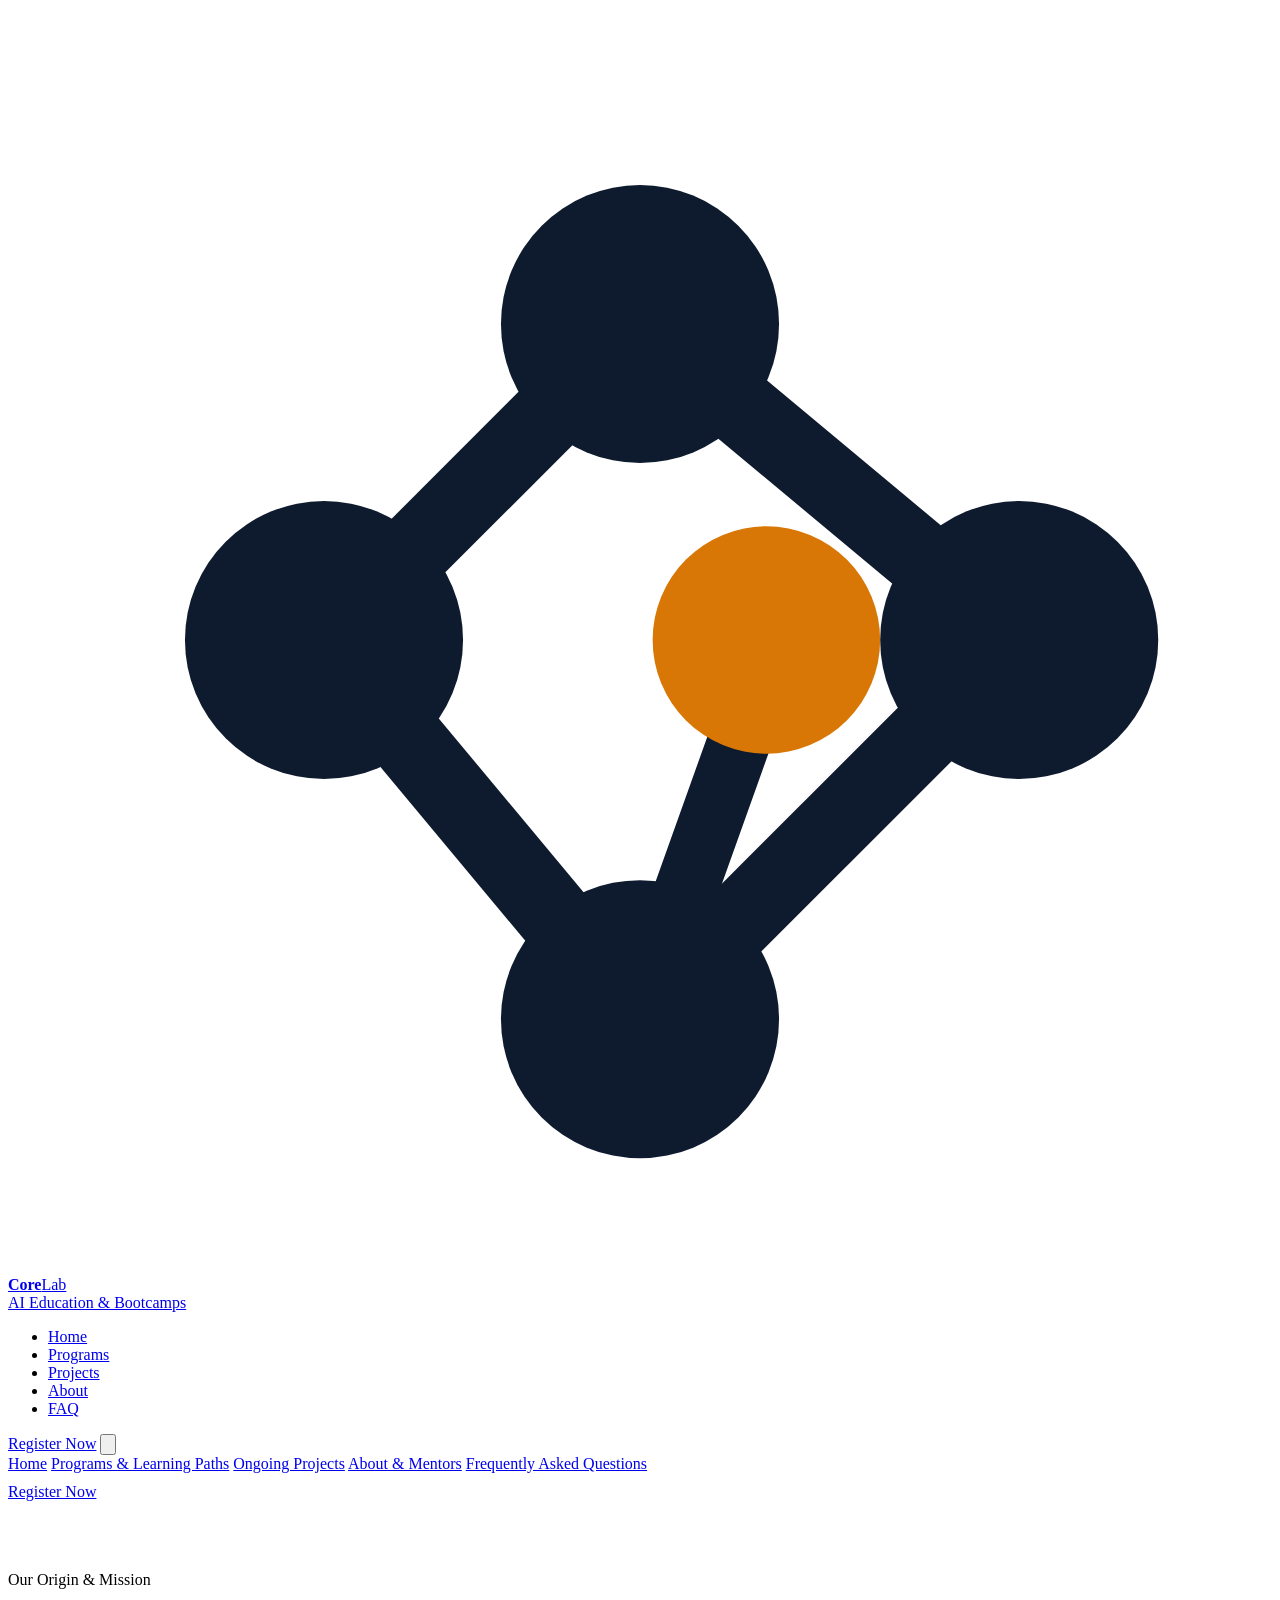
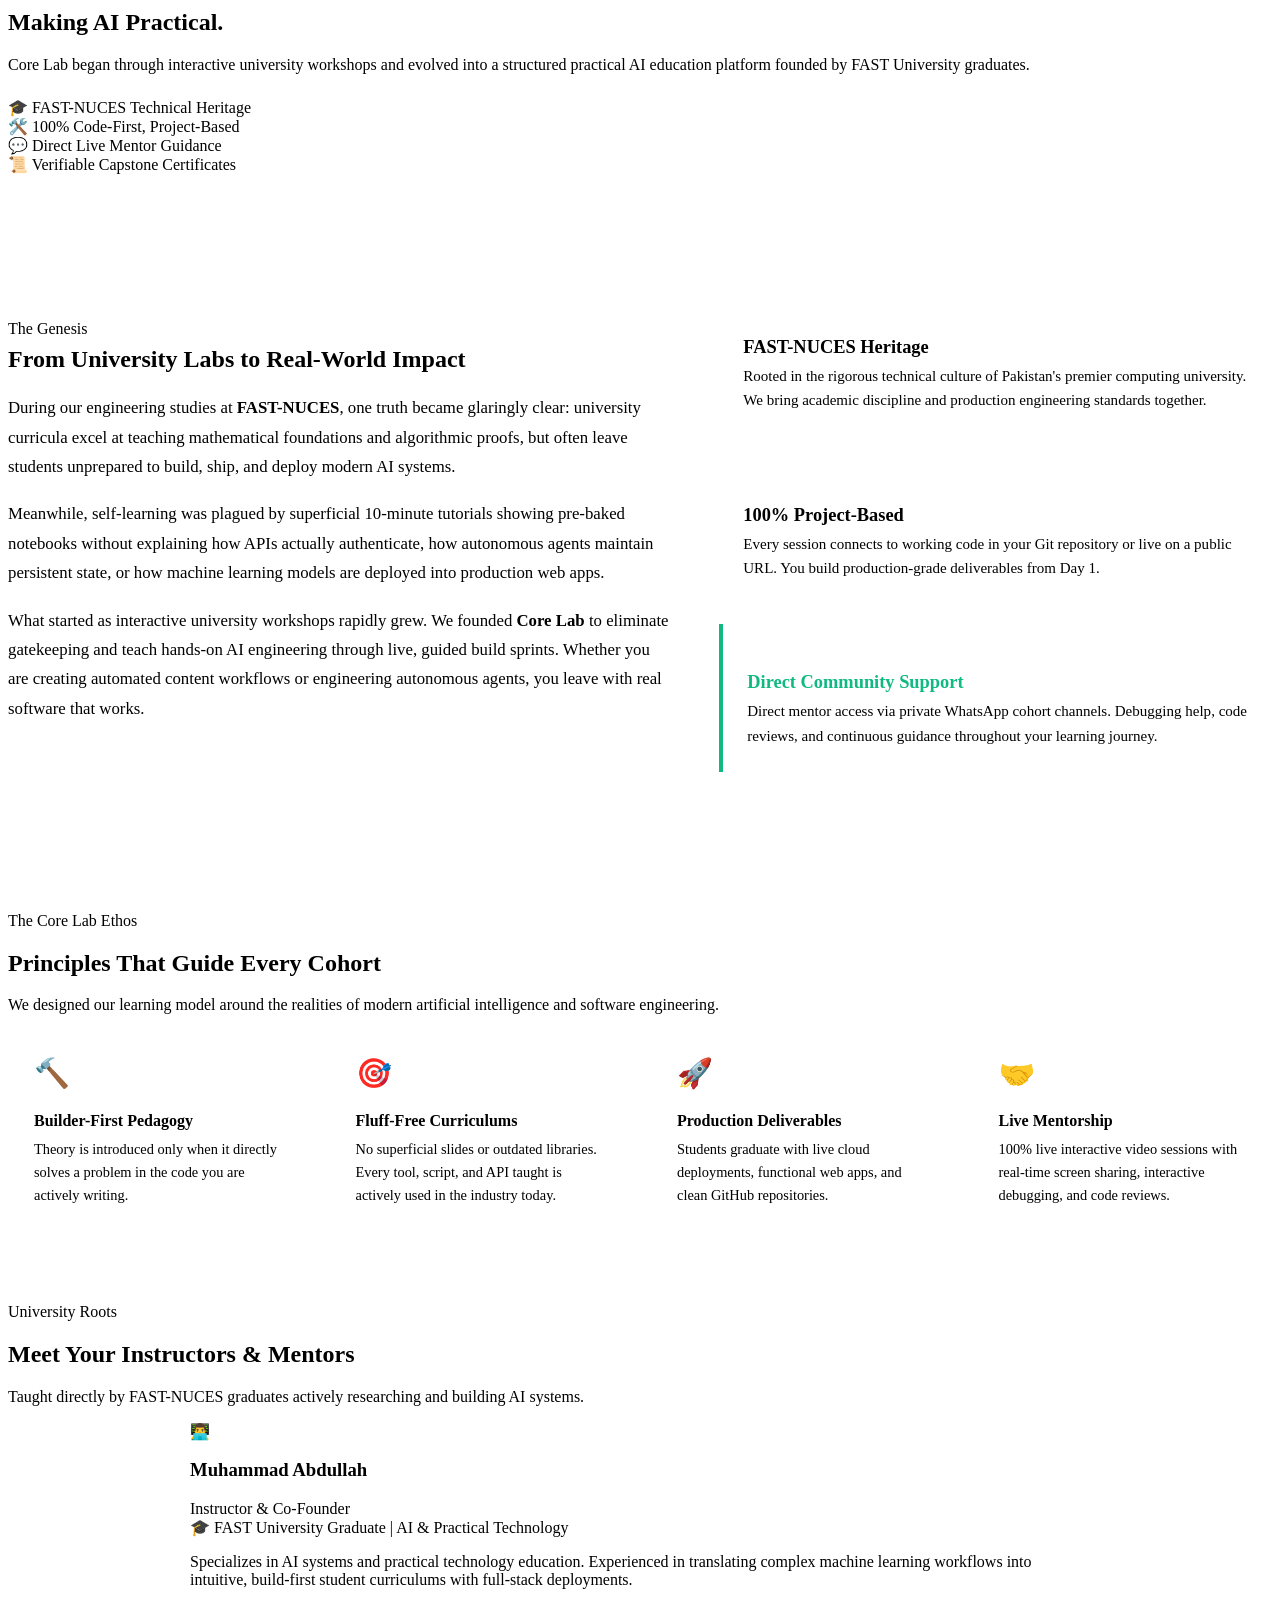
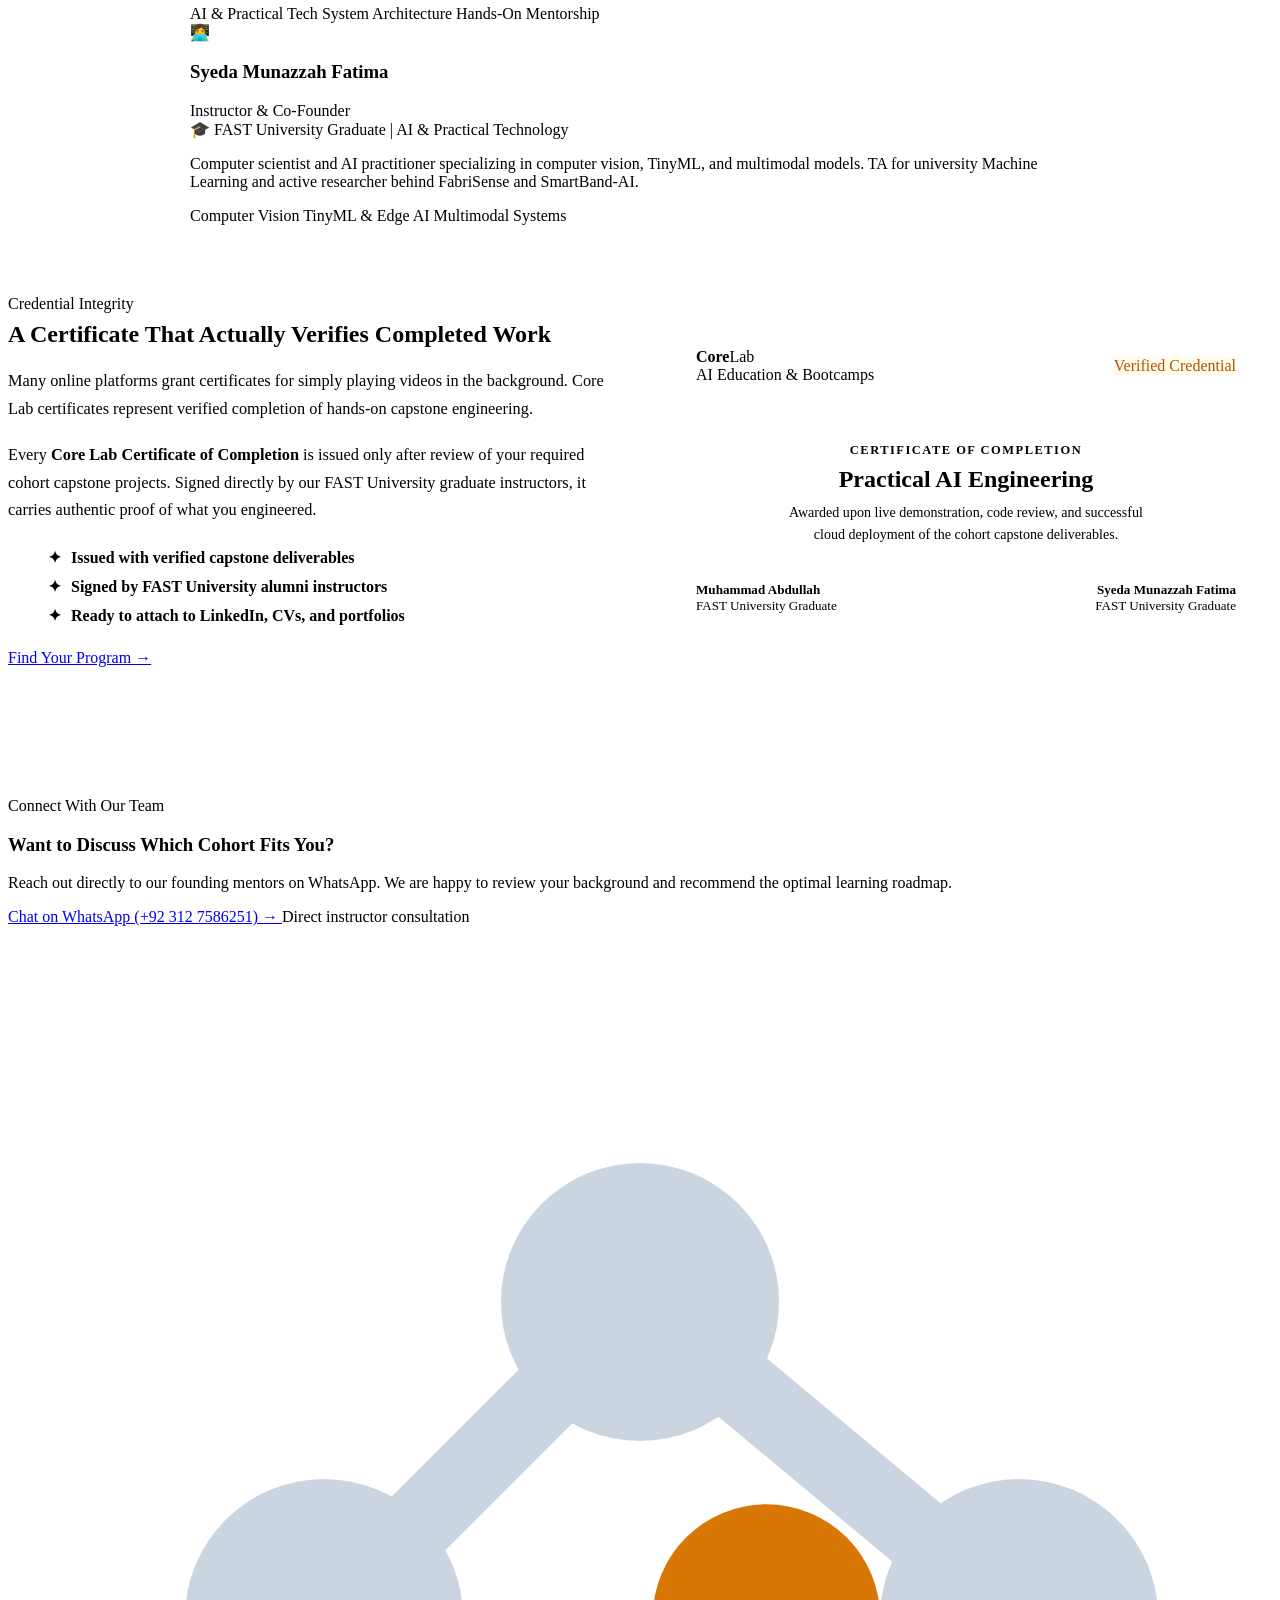
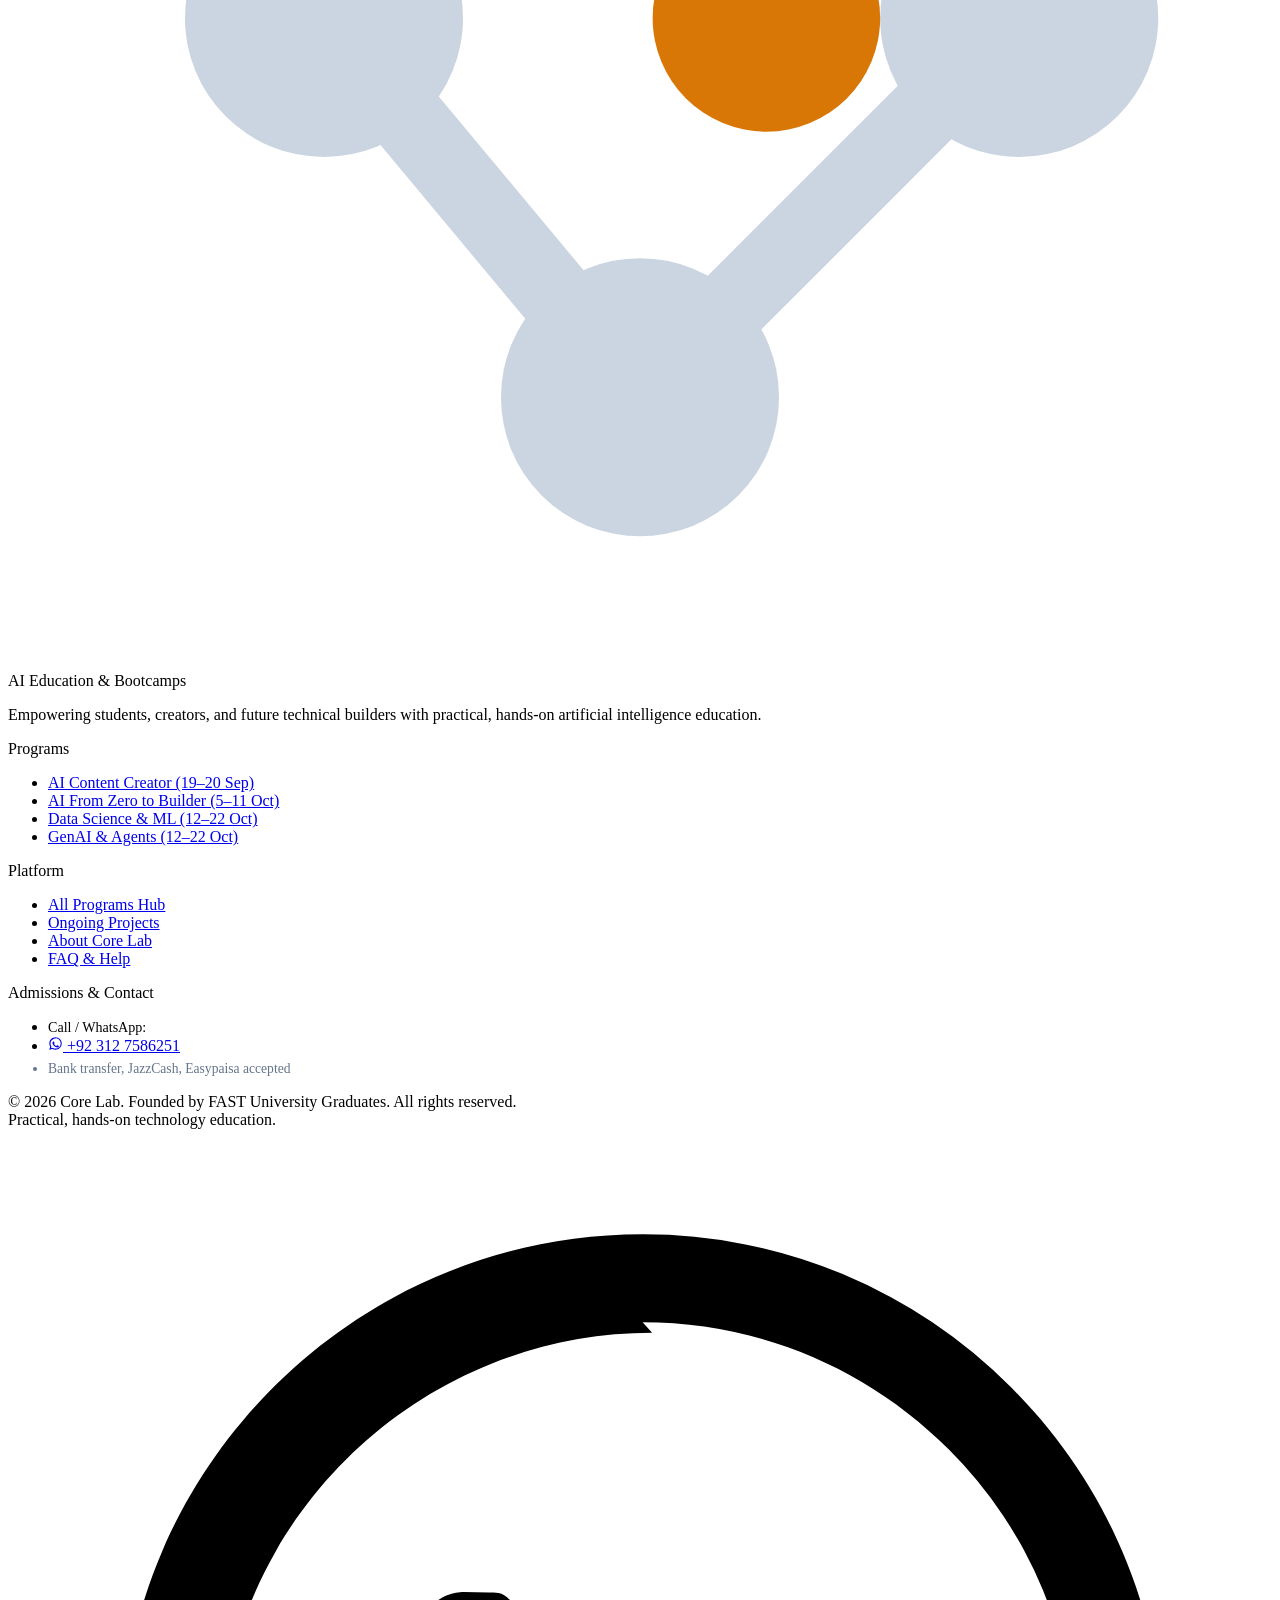
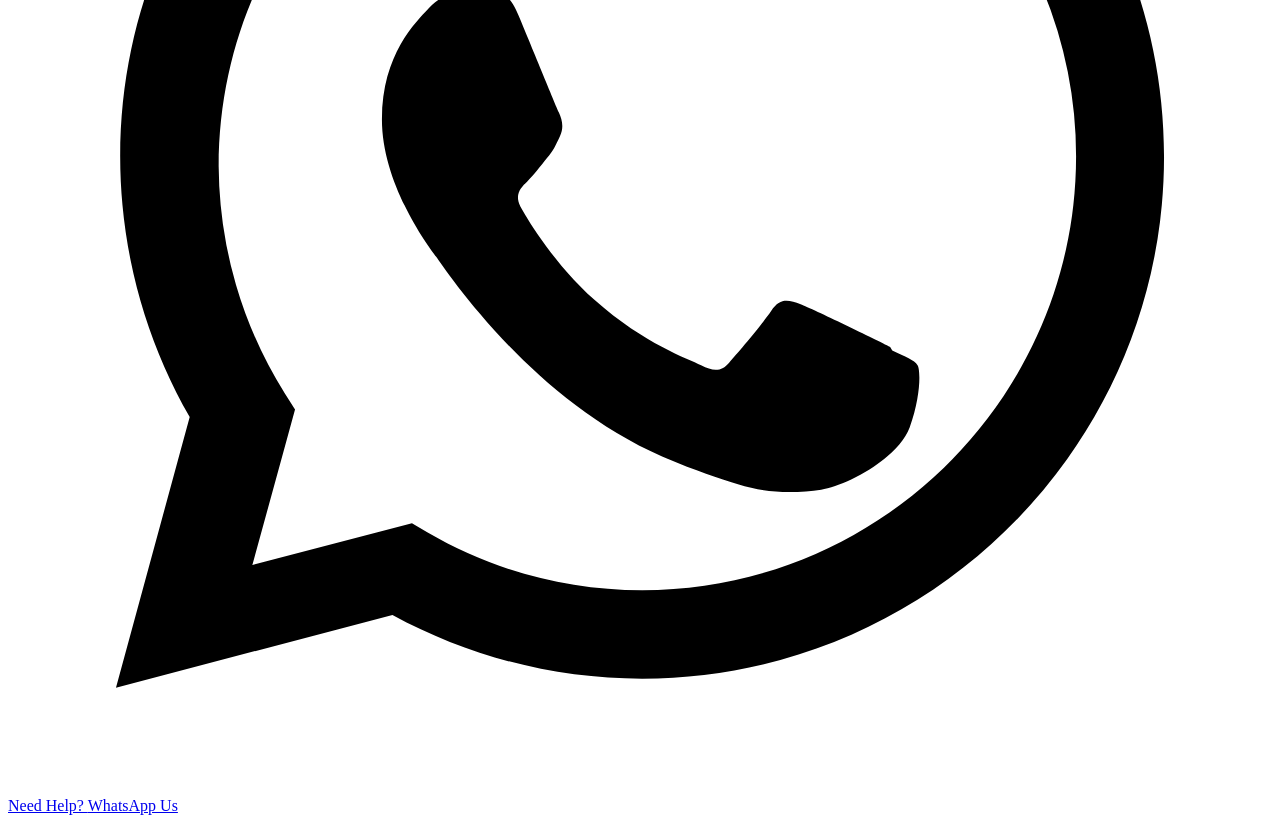
==== about.html @ b64784c2 "Add files via upload" ====
<!DOCTYPE html>
<html lang="en">
<head>
  <meta charset="UTF-8">
  <meta name="viewport" content="width=device-width, initial-scale=1.0">
  <title>About Core Lab | Making AI Practical</title>
  <meta name="description" content="Core Lab was founded by FAST University graduates to bridge the gap between theoretical AI lectures and real-world implementation. Learn our story, ethos, and meet our mentors.">
  <link rel="preconnect" href="https://fonts.googleapis.com">
  <link rel="preconnect" href="https://fonts.gstatic.com" crossorigin>
  <link href="https://fonts.googleapis.com/css2?family=Inter:wght@400;500;600;700;800;900&display=swap" rel="stylesheet">
  <link rel="stylesheet" href="assets/css/style.css">
</head>
<body>

  <!-- Sticky Navbar -->
  <header>
    <div class="container navbar">
      <a href="index.html" class="brand" aria-label="Core Lab Home">
        <svg class="brand-logo-svg" viewBox="0 0 100 100" fill="none" xmlns="http://www.w3.org/2000/svg">
          <line x1="25" y1="50" x2="50" y2="25" stroke="#0e1b2e" stroke-width="6" stroke-linecap="round"/>
          <line x1="50" y1="25" x2="80" y2="50" stroke="#0e1b2e" stroke-width="6" stroke-linecap="round"/>
          <line x1="80" y1="50" x2="50" y2="80" stroke="#0e1b2e" stroke-width="6" stroke-linecap="round"/>
          <line x1="50" y1="80" x2="25" y2="50" stroke="#0e1b2e" stroke-width="6" stroke-linecap="round"/>
          <line x1="50" y1="80" x2="60" y2="52" stroke="#0e1b2e" stroke-width="5" stroke-linecap="round"/>
          <circle cx="50" cy="25" r="11" fill="#0e1b2e"/>
          <circle cx="80" cy="50" r="11" fill="#0e1b2e"/>
          <circle cx="50" cy="80" r="11" fill="#0e1b2e"/>
          <circle cx="25" cy="50" r="11" fill="#0e1b2e"/>
          <circle cx="60" cy="50" r="9" fill="#d97706"/>
        </svg>
        <div class="brand-text">
          <div class="brand-title"><b>Core</b><span>Lab</span></div>
          <div class="brand-tagline">AI Education & Bootcamps</div>
        </div>
      </a>

      <nav aria-label="Main Navigation">
        <ul class="nav-menu">
          <li><a href="index.html" class="nav-link">Home</a></li>
          <li><a href="programs.html" class="nav-link">Programs</a></li>
          <li><a href="projects.html" class="nav-link">Projects</a></li>
          <li><a href="about.html" class="nav-link active">About</a></li>
          <li><a href="faq.html" class="nav-link">FAQ</a></li>
        </ul>
      </nav>

      <div class="nav-actions">
        <a href="programs.html" class="btn btn-gold btn-sm btn-header">Register Now</a>
        <button class="mobile-toggle" aria-label="Toggle navigation menu" aria-expanded="false">
          <svg viewBox="0 0 24 24" fill="none" stroke="currentColor" stroke-width="2" stroke-linecap="round"><line x1="3" y1="12" x2="21" y2="12"></line><line x1="3" y1="6" x2="21" y2="6"></line><line x1="3" y1="18" x2="21" y2="18"></line></svg>
        </button>
      </div>
    </div>
  </header>

  <!-- Mobile Drawer -->
  <div class="mobile-drawer" role="dialog" aria-modal="true">
    <div class="mobile-drawer-content">
      <a href="index.html">Home</a>
      <a href="programs.html">Programs & Learning Paths</a>
      <a href="projects.html">Ongoing Projects</a>
      <a href="about.html" class="active">About & Mentors</a>
      <a href="faq.html">Frequently Asked Questions</a>
      <div style="margin-top: 10px;">
        <a href="programs.html" class="btn btn-gold" style="width: 100%; text-align: center;">Register Now</a>
      </div>
    </div>
  </div>

  <main>
    <!-- Page Hero -->
    <section class="hero" style="padding: 70px 0 45px;">
      <div class="container hero-content">
        <div class="section-badge"><span class="dot"></span> Our Origin & Mission</div>
        <h1>Making AI <span class="gradient-gold">Practical.</span></h1>
        <p class="hero-subheadline">
          Core Lab began through interactive university workshops and evolved into a structured practical AI education platform founded by FAST University graduates.
        </p>

        <div class="trust-bar" style="margin-top: 24px;">
          <div class="trust-item"><span>🎓</span> FAST-NUCES Technical Heritage</div>
          <div class="trust-item"><span>🛠️</span> 100% Code-First, Project-Based</div>
          <div class="trust-item"><span>💬</span> Direct Live Mentor Guidance</div>
          <div class="trust-item"><span>📜</span> Verifiable Capstone Certificates</div>
        </div>
      </div>
    </section>

    <!-- Origin Story -->
    <section style="padding: 70px 0; background: white; border-top: 1px solid var(--line); border-bottom: 1px solid var(--line);">
      <div class="container">
        <div style="display: grid; grid-template-columns: 1.2fr 1fr; gap: 48px; align-items: center;" class="courses-grid-2">
          <div>
            <div class="section-badge"><span class="dot"></span> The Genesis</div>
            <h2 style="margin-top: 8px;">From University Labs to Real-World Impact</h2>
            <p style="color: var(--ink-secondary); font-size: 1.05rem; line-height: 1.75; margin-bottom: 18px;">
              During our engineering studies at <strong>FAST-NUCES</strong>, one truth became glaringly clear: university curricula excel at teaching mathematical foundations and algorithmic proofs, but often leave students unprepared to build, ship, and deploy modern AI systems.
            </p>
            <p style="color: var(--ink-secondary); font-size: 1.05rem; line-height: 1.75; margin-bottom: 18px;">
              Meanwhile, self-learning was plagued by superficial 10-minute tutorials showing pre-baked notebooks without explaining how APIs actually authenticate, how autonomous agents maintain persistent state, or how machine learning models are deployed into production web apps.
            </p>
            <p style="color: var(--ink-secondary); font-size: 1.05rem; line-height: 1.75;">
              What started as interactive university workshops rapidly grew. We founded <strong>Core Lab</strong> to eliminate gatekeeping and teach hands-on AI engineering through live, guided build sprints. Whether you are creating automated content workflows or engineering autonomous agents, you leave with real software that works.
            </p>
          </div>

          <div style="display: flex; flex-direction: column; gap: 20px;">
            <div style="background: var(--bg-main); border: 1.5px solid var(--line); border-left: 4px solid var(--gold); border-radius: var(--radius-lg); padding: 24px;">
              <h4 style="color: var(--gold); margin-bottom: 6px; font-size: 1.15rem;">FAST-NUCES Heritage</h4>
              <p style="color: var(--ink-secondary); font-size: 0.94rem; margin: 0; line-height: 1.6;">
                Rooted in the rigorous technical culture of Pakistan's premier computing university. We bring academic discipline and production engineering standards together.
              </p>
            </div>

            <div style="background: var(--bg-main); border: 1.5px solid var(--line); border-left: 4px solid var(--blue); border-radius: var(--radius-lg); padding: 24px;">
              <h4 style="color: var(--blue); margin-bottom: 6px; font-size: 1.15rem;">100% Project-Based</h4>
              <p style="color: var(--ink-secondary); font-size: 0.94rem; margin: 0; line-height: 1.6;">
                Every session connects to working code in your Git repository or live on a public URL. You build production-grade deliverables from Day 1.
              </p>
            </div>

            <div style="background: var(--bg-main); border: 1.5px solid var(--line); border-left: 4px solid #10b981; border-radius: var(--radius-lg); padding: 24px;">
              <h4 style="color: #10b981; margin-bottom: 6px; font-size: 1.15rem;">Direct Community Support</h4>
              <p style="color: var(--ink-secondary); font-size: 0.94rem; margin: 0; line-height: 1.6;">
                Direct mentor access via private WhatsApp cohort channels. Debugging help, code reviews, and continuous guidance throughout your learning journey.
              </p>
            </div>
          </div>
        </div>
      </div>
    </section>

    <!-- The 4 Principles -->
    <section style="padding: 70px 0;">
      <div class="container">
        <div class="section-header">
          <div class="section-badge"><span class="dot"></span> The Core Lab Ethos</div>
          <h2>Principles That Guide Every Cohort</h2>
          <p>We designed our learning model around the realities of modern artificial intelligence and software engineering.</p>
        </div>

        <div style="display: grid; grid-template-columns: repeat(4, 1fr); gap: 22px;" class="pathways-grid">
          <div style="background: white; border: 1.5px solid var(--line); border-radius: var(--radius-lg); padding: 26px; box-shadow: var(--shadow-xs);">
            <div style="font-size: 1.8rem; margin-bottom: 12px;">🔨</div>
            <h4 style="margin-bottom: 8px;">Builder-First Pedagogy</h4>
            <p style="color: var(--muted); font-size: 0.9rem; line-height: 1.6; margin: 0;">
              Theory is introduced only when it directly solves a problem in the code you are actively writing.
            </p>
          </div>

          <div style="background: white; border: 1.5px solid var(--line); border-radius: var(--radius-lg); padding: 26px; box-shadow: var(--shadow-xs);">
            <div style="font-size: 1.8rem; margin-bottom: 12px;">🎯</div>
            <h4 style="margin-bottom: 8px;">Fluff-Free Curriculums</h4>
            <p style="color: var(--muted); font-size: 0.9rem; line-height: 1.6; margin: 0;">
              No superficial slides or outdated libraries. Every tool, script, and API taught is actively used in the industry today.
            </p>
          </div>

          <div style="background: white; border: 1.5px solid var(--line); border-radius: var(--radius-lg); padding: 26px; box-shadow: var(--shadow-xs);">
            <div style="font-size: 1.8rem; margin-bottom: 12px;">🚀</div>
            <h4 style="margin-bottom: 8px;">Production Deliverables</h4>
            <p style="color: var(--muted); font-size: 0.9rem; line-height: 1.6; margin: 0;">
              Students graduate with live cloud deployments, functional web apps, and clean GitHub repositories.
            </p>
          </div>

          <div style="background: white; border: 1.5px solid var(--line); border-radius: var(--radius-lg); padding: 26px; box-shadow: var(--shadow-xs);">
            <div style="font-size: 1.8rem; margin-bottom: 12px;">🤝</div>
            <h4 style="margin-bottom: 8px;">Live Mentorship</h4>
            <p style="color: var(--muted); font-size: 0.9rem; line-height: 1.6; margin: 0;">
              100% live interactive video sessions with real-time screen sharing, interactive debugging, and code reviews.
            </p>
          </div>
        </div>
      </div>
    </section>

    <!-- Mentors Section -->
    <section class="mentors-section">
      <div class="container">
        <div class="section-header">
          <div class="section-badge"><span class="dot"></span> University Roots</div>
          <h2>Meet Your Instructors & Mentors</h2>
          <p>Taught directly by FAST-NUCES graduates actively researching and building AI systems.</p>
        </div>

        <div class="mentors-grid" style="grid-template-columns: repeat(2, 1fr); max-width: 900px; margin: 0 auto;">
          <!-- Mentor 1 -->
          <div class="mentor-card">
            <div class="mentor-header-group">
              <div class="mentor-avatar-box avatar-blue">👨‍💻</div>
              <div class="mentor-title-box">
                <h3>Muhammad Abdullah</h3>
                <span class="mentor-tag">Instructor & Co-Founder</span>
              </div>
            </div>
            <div class="mentor-credential-badge">
              <span>🎓</span> FAST University Graduate | AI & Practical Technology
            </div>
            <p class="mentor-bio">
              Specializes in AI systems and practical technology education. Experienced in translating complex machine learning workflows into intuitive, build-first student curriculums with full-stack deployments.
            </p>
            <div class="mentor-pills-row">
              <span class="mentor-pill">AI & Practical Tech</span>
              <span class="mentor-pill">System Architecture</span>
              <span class="mentor-pill">Hands-On Mentorship</span>
            </div>
          </div>

          <!-- Mentor 2 -->
          <div class="mentor-card">
            <div class="mentor-header-group">
              <div class="mentor-avatar-box avatar-gold">👩‍💻</div>
              <div class="mentor-title-box">
                <h3>Syeda Munazzah Fatima</h3>
                <span class="mentor-tag">Instructor & Co-Founder</span>
              </div>
            </div>
            <div class="mentor-credential-badge">
              <span>🎓</span> FAST University Graduate | AI & Practical Technology
            </div>
            <p class="mentor-bio">
              Computer scientist and AI practitioner specializing in computer vision, TinyML, and multimodal models. TA for university Machine Learning and active researcher behind FabriSense and SmartBand-AI.
            </p>
            <div class="mentor-pills-row">
              <span class="mentor-pill">Computer Vision</span>
              <span class="mentor-pill">TinyML & Edge AI</span>
              <span class="mentor-pill">Multimodal Systems</span>
            </div>
          </div>
        </div>
      </div>
    </section>

    <!-- Certificate Standard -->
    <section style="padding: 70px 0; background: white; border-top: 1px solid var(--line); border-bottom: 1px solid var(--line);">
      <div class="container">
        <div style="display: grid; grid-template-columns: 1fr 1fr; gap: 40px; align-items: center;" class="courses-grid-2">
          <div>
            <div class="section-badge"><span class="dot"></span> Credential Integrity</div>
            <h2 style="margin-top: 8px;">A Certificate That Actually Verifies Completed Work</h2>
            <p style="color: var(--ink-secondary); font-size: 1.02rem; line-height: 1.7; margin-bottom: 18px;">
              Many online platforms grant certificates for simply playing videos in the background. Core Lab certificates represent verified completion of hands-on capstone engineering.
            </p>
            <p style="color: var(--ink-secondary); font-size: 1.02rem; line-height: 1.7; margin-bottom: 24px;">
              Every <strong>Core Lab Certificate of Completion</strong> is issued only after review of your required cohort capstone projects. Signed directly by our FAST University graduate instructors, it carries authentic proof of what you engineered.
            </p>
            <ul style="list-style: none; display: flex; flex-direction: column; gap: 10px; margin-bottom: 24px;">
              <li style="display: flex; align-items: center; gap: 10px; font-weight: 600; color: var(--core-navy);">
                <span style="color: var(--gold);">✦</span> Issued with verified capstone deliverables
              </li>
              <li style="display: flex; align-items: center; gap: 10px; font-weight: 600; color: var(--core-navy);">
                <span style="color: var(--gold);">✦</span> Signed by FAST University alumni instructors
              </li>
              <li style="display: flex; align-items: center; gap: 10px; font-weight: 600; color: var(--core-navy);">
                <span style="color: var(--gold);">✦</span> Ready to attach to LinkedIn, CVs, and portfolios
              </li>
            </ul>
            <a href="programs.html" class="btn btn-primary">Find Your Program →</a>
          </div>

          <div style="background: var(--bg-main); border: 2px solid var(--line); border-radius: var(--radius-xl); padding: 36px; box-shadow: var(--shadow-sm); position: relative;">
            <div style="display: flex; justify-content: space-between; align-items: center; border-bottom: 1px solid var(--line); padding-bottom: 18px; margin-bottom: 20px;">
              <div class="brand">
                <div class="brand-text">
                  <div class="brand-title"><b>Core</b><span>Lab</span></div>
                  <div class="brand-tagline">AI Education & Bootcamps</div>
                </div>
              </div>
              <span class="badge-ongoing" style="background: #fffbeb; border-color: #fde68a; color: #b45309;">
                <span class="pulse-dot" style="background: #d97706;"></span> Verified Credential
              </span>
            </div>

            <div style="text-align: center; padding: 18px 0;">
              <span style="font-size: 0.78rem; text-transform: uppercase; letter-spacing: 0.12em; color: var(--muted); font-weight: 800;">Certificate of Completion</span>
              <h3 style="font-size: 1.5rem; color: var(--core-navy); margin: 8px 0;">Practical AI Engineering</h3>
              <p style="font-size: 0.88rem; color: var(--ink-secondary); line-height: 1.6; max-width: 360px; margin: 0 auto;">
                Awarded upon live demonstration, code review, and successful cloud deployment of the cohort capstone deliverables.
              </p>
            </div>

            <div style="border-top: 1px dashed var(--line); padding-top: 18px; display: flex; justify-content: space-between; align-items: flex-end; font-size: 0.82rem; color: var(--muted);">
              <div>
                <strong style="color: var(--core-navy); display: block;">Muhammad Abdullah</strong>
                FAST University Graduate
              </div>
              <div style="text-align: right;">
                <strong style="color: var(--core-navy); display: block;">Syeda Munazzah Fatima</strong>
                FAST University Graduate
              </div>
            </div>
          </div>
        </div>
      </div>
    </section>

    <!-- Support Callout -->
    <div class="container" style="margin: 60px auto;">
      <div class="reg-outcome-card bg-dark-navy">
        <div>
          <span class="badge-deliverable">Connect With Our Team</span>
          <h3>Want to Discuss Which Cohort Fits You?</h3>
          <p>
            Reach out directly to our founding mentors on WhatsApp. We are happy to review your background and recommend the optimal learning roadmap.
          </p>
        </div>
        <div class="reg-actions-box">
          <a href="https://wa.me/923127586251?text=Hi%20Core%20Lab%2C%20I%20want%20to%20learn%20more%20about%20your%20story%20and%20programs." target="_blank" rel="noopener" class="btn btn-gold btn-lg">
            Chat on WhatsApp (+92 312 7586251) →
          </a>
          <span class="whatsapp-help-row">Direct instructor consultation</span>
        </div>
      </div>
    </div>
  </main>

  <!-- Global Footer -->
  <footer>
    <div class="container">
      <div class="footer-grid">
        <div class="footer-brand-col">
          <div class="brand">
            <svg class="brand-logo-svg" viewBox="0 0 100 100" fill="none" xmlns="http://www.w3.org/2000/svg">
              <line x1="25" y1="50" x2="50" y2="25" stroke="#cbd5e1" stroke-width="6" stroke-linecap="round"/>
              <line x1="50" y1="25" x2="80" y2="50" stroke="#cbd5e1" stroke-width="6" stroke-linecap="round"/>
              <line x1="80" y1="50" x2="50" y2="80" stroke="#cbd5e1" stroke-width="6" stroke-linecap="round"/>
              <line x1="50" y1="80" x2="25" y2="50" stroke="#cbd5e1" stroke-width="6" stroke-linecap="round"/>
              <circle cx="50" cy="25" r="11" fill="#cbd5e1"/>
              <circle cx="80" cy="50" r="11" fill="#cbd5e1"/>
              <circle cx="50" cy="80" r="11" fill="#cbd5e1"/>
              <circle cx="25" cy="50" r="11" fill="#cbd5e1"/>
              <circle cx="60" cy="50" r="9" fill="#d97706"/>
            </svg>
            <div class="brand-text">
              <div class="brand-title" style="color:white;"><b>Core</b><span>Lab</span></div>
              <div class="brand-tagline">AI Education & Bootcamps</div>
            </div>
          </div>
          <p>
            Empowering students, creators, and future technical builders with practical, hands-on artificial intelligence education.
          </p>
        </div>

        <div>
          <div class="footer-col-title">Programs</div>
          <ul class="footer-nav-list">
            <li><a href="ai-content-creator.html">AI Content Creator (19–20 Sep)</a></li>
            <li><a href="ai-from-zero-to-builder.html">AI From Zero to Builder (5–11 Oct)</a></li>
            <li><a href="data-science-machine-learning.html">Data Science & ML (12–22 Oct)</a></li>
            <li><a href="generative-ai-agents.html">GenAI & Agents (12–22 Oct)</a></li>
          </ul>
        </div>

        <div>
          <div class="footer-col-title">Platform</div>
          <ul class="footer-nav-list">
            <li><a href="programs.html">All Programs Hub</a></li>
            <li><a href="projects.html">Ongoing Projects</a></li>
            <li><a href="about.html">About Core Lab</a></li>
            <li><a href="faq.html">FAQ & Help</a></li>
          </ul>
        </div>

        <div>
          <div class="footer-col-title">Admissions & Contact</div>
          <ul class="footer-nav-list">
            <li><span style="font-size: 0.88rem;">Call / WhatsApp:</span></li>
            <li>
              <a href="https://wa.me/923127586251" target="_blank" rel="noopener" class="footer-phone-tag">
                <svg width="15" height="15" viewBox="0 0 24 24" fill="currentColor"><path d="M12.04 2c-5.46 0-9.91 4.45-9.91 9.91 0 1.75.46 3.45 1.32 4.95L2.05 22l5.25-1.38c1.45.79 3.08 1.21 4.74 1.21 5.46 0 9.91-4.45 9.91-9.91 0-2.65-1.03-5.14-2.9-7.01A9.82 9.82 0 0 0 12.04 2m.01 1.67c2.2 0 4.26.86 5.82 2.42a8.23 8.23 0 0 1 2.41 5.82c0 4.54-3.7 8.24-8.24 8.24-1.44 0-2.85-.38-4.08-1.1l-.29-.17-3.03.79.81-2.95-.19-.3a8.21 8.21 0 0 1-1.26-4.32c0-4.54 3.69-8.23 8.23-8.23m4.52 11.66c-.25-.13-1.47-.72-1.7-.81-.23-.08-.39-.13-.56.13-.17.25-.64.81-.79.97-.14.17-.29.19-.54.06-.25-.13-1.06-.39-2.02-1.24-.75-.67-1.25-1.49-1.39-1.74-.15-.25-.02-.39.11-.51.11-.11.25-.29.37-.44.13-.15.17-.25.25-.42.08-.17.04-.32-.02-.45-.06-.13-.56-1.35-.77-1.85-.2-.49-.41-.42-.56-.43l-.48-.01c-.17 0-.44.06-.67.32-.23.25-.88.86-.88 2.1 0 1.24.9 2.44 1.03 2.61.13.17 1.77 2.7 4.29 3.79.6.26 1.07.41 1.44.53.6.19 1.15.16 1.58.1.48-.07 1.47-.6 1.68-1.18.21-.58.21-1.08.15-1.18-.06-.1-.23-.16-.48-.28Z"/></svg>
                <span>+92 312 7586251</span>
              </a>
            </li>
            <li style="margin-top: 6px; font-size: 0.85rem; color: #64748b;">Bank transfer, JazzCash, Easypaisa accepted</li>
          </ul>
        </div>
      </div>

      <div class="footer-bottom">
        <div>© 2026 Core Lab. Founded by FAST University Graduates. All rights reserved.</div>
        <div>Practical, hands-on technology education.</div>
      </div>
    </div>
  </footer>

  <!-- Floating WhatsApp Quick-Help Badge -->
  <a href="https://wa.me/923127586251?text=Hi%20Core%20Lab%2C%20I%20have%20a%20question%20about%20your%20story%20and%20programs." target="_blank" rel="noopener" class="floating-whatsapp" aria-label="Chat with Core Lab on WhatsApp">
    <svg viewBox="0 0 24 24"><path d="M12.04 2c-5.46 0-9.91 4.45-9.91 9.91 0 1.75.46 3.45 1.32 4.95L2.05 22l5.25-1.38c1.45.79 3.08 1.21 4.74 1.21 5.46 0 9.91-4.45 9.91-9.91 0-2.65-1.03-5.14-2.9-7.01A9.82 9.82 0 0 0 12.04 2m.01 1.67c2.2 0 4.26.86 5.82 2.42a8.23 8.23 0 0 1 2.41 5.82c0 4.54-3.7 8.24-8.24 8.24-1.44 0-2.85-.38-4.08-1.1l-.29-.17-3.03.79.81-2.95-.19-.3a8.21 8.21 0 0 1-1.26-4.32c0-4.54 3.69-8.23 8.23-8.23m4.52 11.66c-.25-.13-1.47-.72-1.7-.81-.23-.08-.39-.13-.56.13-.17.25-.64.81-.79.97-.14.17-.29.19-.54.06-.25-.13-1.06-.39-2.02-1.24-.75-.67-1.25-1.49-1.39-1.74-.15-.25-.02-.39.11-.51.11-.11.25-.29.37-.44.13-.15.17-.25.25-.42.08-.17.04-.32-.02-.45-.06-.13-.56-1.35-.77-1.85-.2-.49-.41-.42-.56-.43l-.48-.01c-.17 0-.44.06-.67.32-.23.25-.88.86-.88 2.1 0 1.24.9 2.44 1.03 2.61.13.17 1.77 2.7 4.29 3.79.6.26 1.07.41 1.44.53.6.19 1.15.16 1.58.1.48-.07 1.47-.6 1.68-1.18.21-.58.21-1.08.15-1.18-.06-.1-.23-.16-.48-.28Z"/></svg>
    <span class="float-label-prefix">Need Help? </span>
    <span>WhatsApp Us</span>
  </a>

  <script src="assets/js/main.js"></script>
</body>
</html>
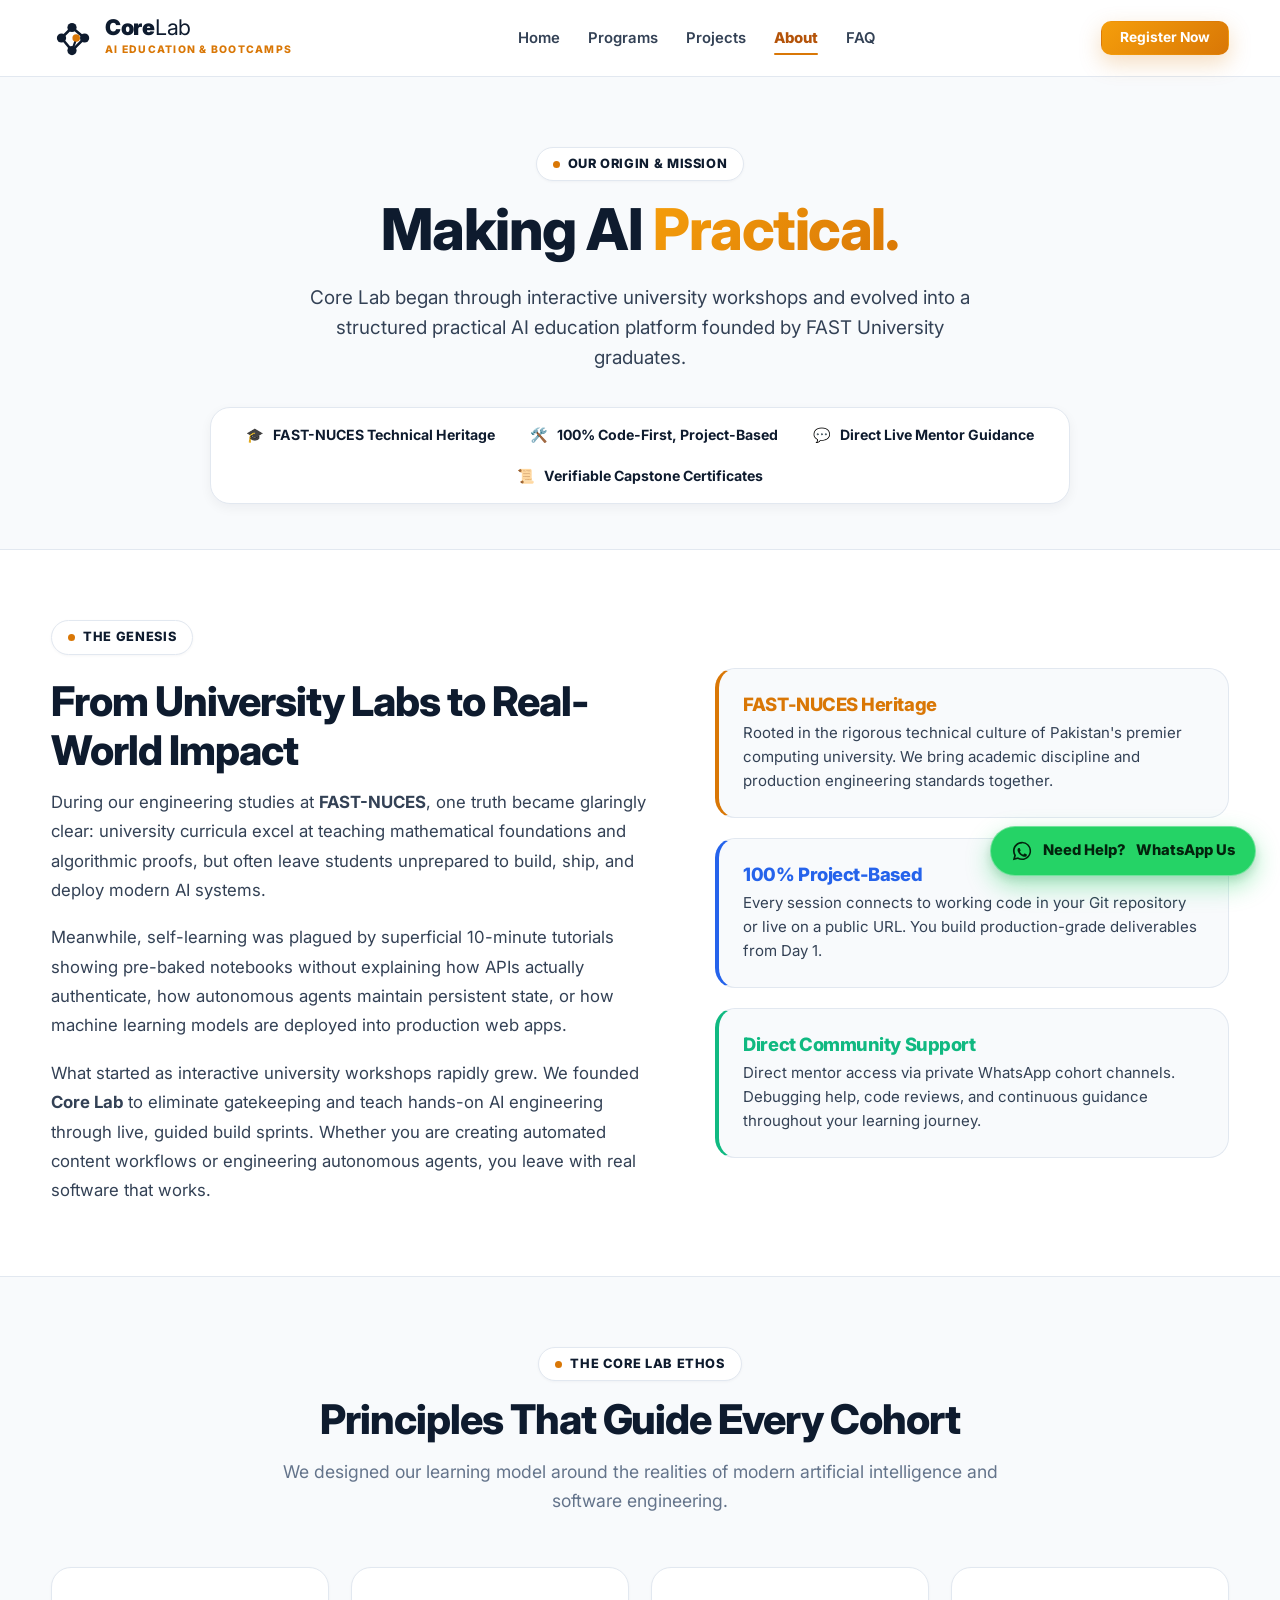
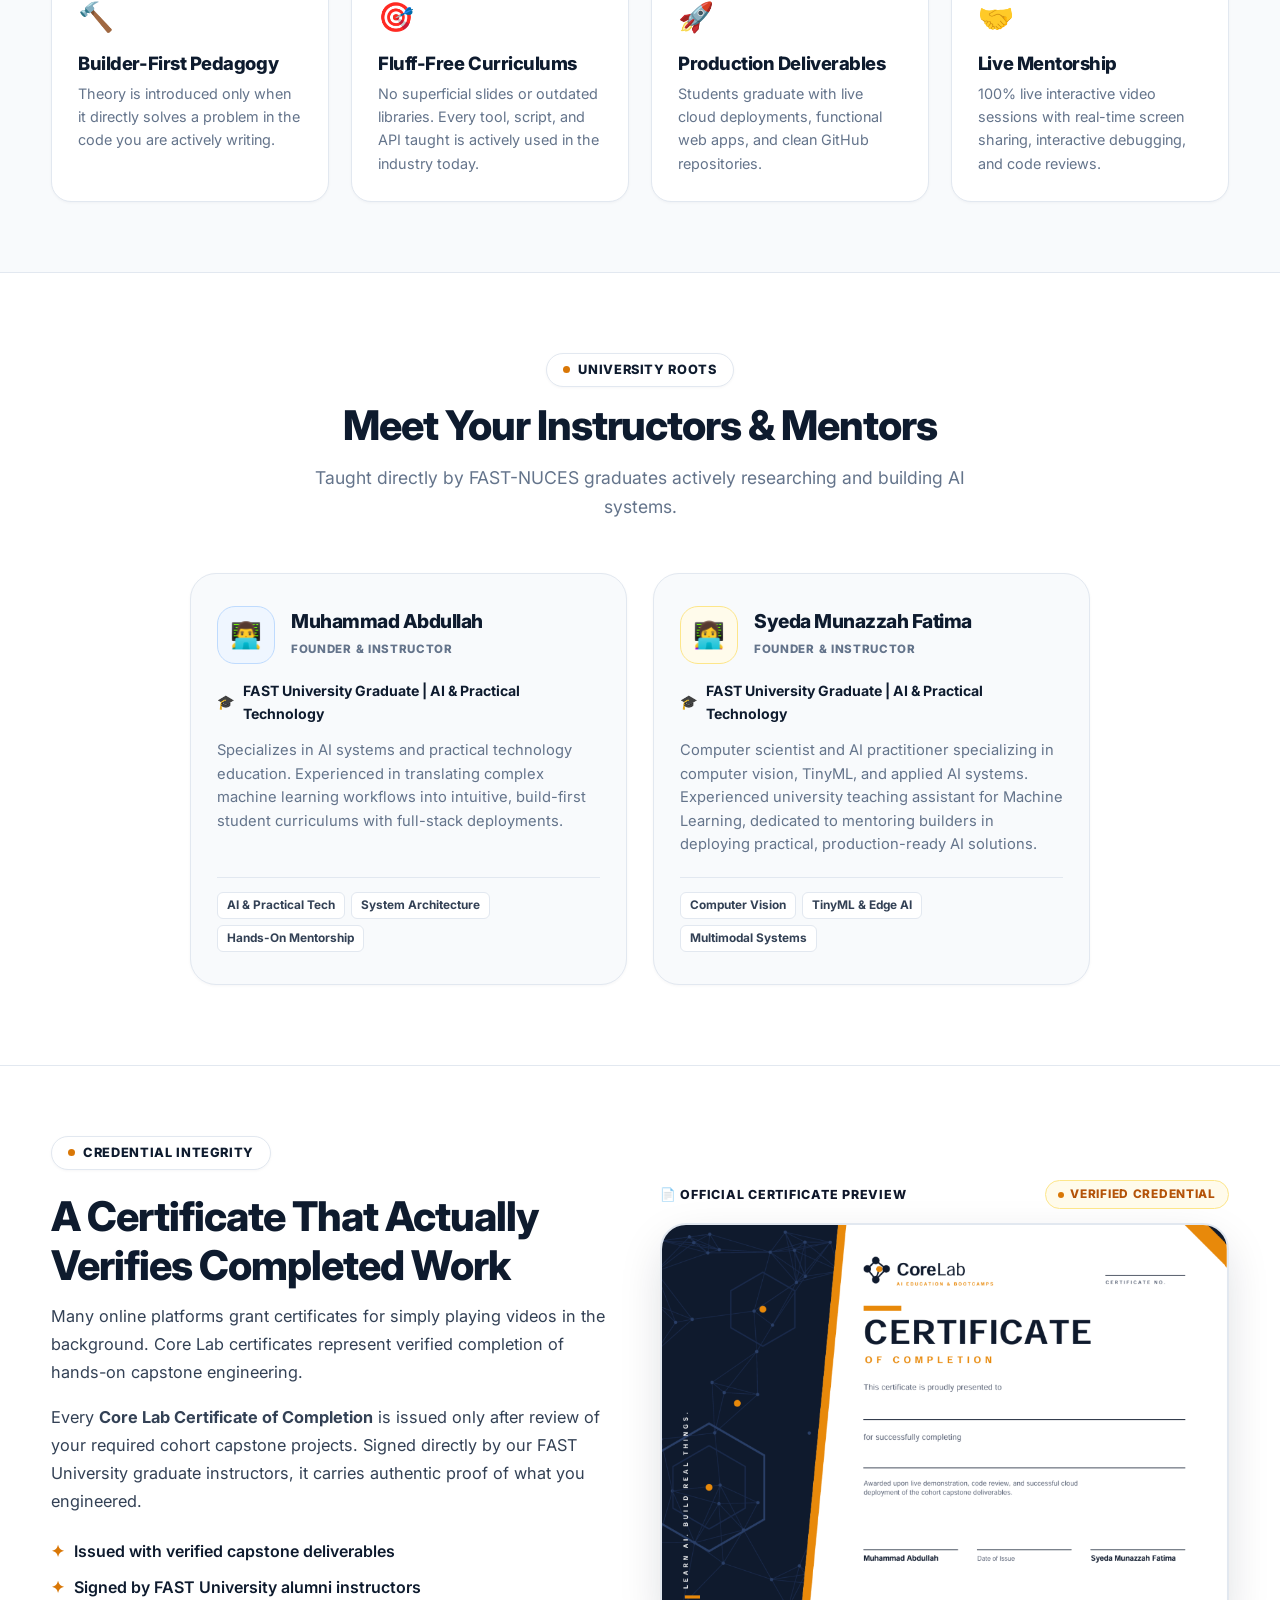
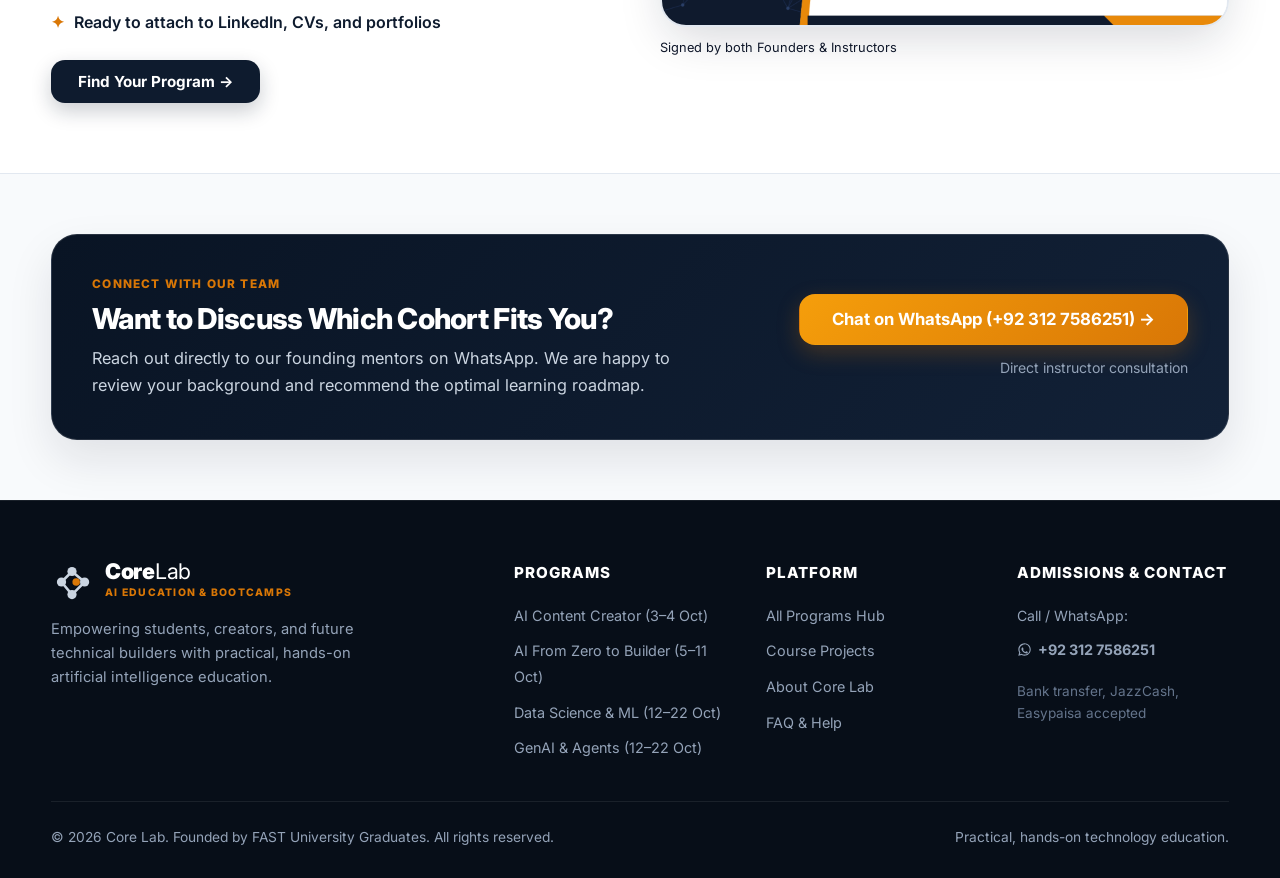
==== commit 78ab6c8d: "Add files via upload" ====
--- a/about.html
+++ b/about.html
@@ -58,7 +58,7 @@
     <div class="mobile-drawer-content">
       <a href="index.html">Home</a>
       <a href="programs.html">Programs & Learning Paths</a>
-      <a href="projects.html">Ongoing Projects</a>
+      <a href="projects.html">Course Projects</a>
       <a href="about.html" class="active">About & Mentors</a>
       <a href="faq.html">Frequently Asked Questions</a>
       <div style="margin-top: 10px;">
@@ -191,7 +191,7 @@
               <div class="mentor-avatar-box avatar-blue">👨‍💻</div>
               <div class="mentor-title-box">
                 <h3>Muhammad Abdullah</h3>
-                <span class="mentor-tag">Instructor & Co-Founder</span>
+                <span class="mentor-tag">Founder &amp; Instructor</span>
               </div>
             </div>
             <div class="mentor-credential-badge">
@@ -213,14 +213,14 @@
               <div class="mentor-avatar-box avatar-gold">👩‍💻</div>
               <div class="mentor-title-box">
                 <h3>Syeda Munazzah Fatima</h3>
-                <span class="mentor-tag">Instructor & Co-Founder</span>
+                <span class="mentor-tag">Founder &amp; Instructor</span>
               </div>
             </div>
             <div class="mentor-credential-badge">
               <span>🎓</span> FAST University Graduate | AI & Practical Technology
             </div>
             <p class="mentor-bio">
-              Computer scientist and AI practitioner specializing in computer vision, TinyML, and multimodal models. TA for university Machine Learning and active researcher behind FabriSense and SmartBand-AI.
+              Computer scientist and AI practitioner specializing in computer vision, TinyML, and applied AI systems. Experienced university teaching assistant for Machine Learning, dedicated to mentoring builders in deploying practical, production-ready AI solutions.
             </p>
             <div class="mentor-pills-row">
               <span class="mentor-pill">Computer Vision</span>
@@ -259,37 +259,26 @@
             <a href="programs.html" class="btn btn-primary">Find Your Program →</a>
           </div>
 
-          <div style="background: var(--bg-main); border: 2px solid var(--line); border-radius: var(--radius-xl); padding: 36px; box-shadow: var(--shadow-sm); position: relative;">
-            <div style="display: flex; justify-content: space-between; align-items: center; border-bottom: 1px solid var(--line); padding-bottom: 18px; margin-bottom: 20px;">
-              <div class="brand">
-                <div class="brand-text">
-                  <div class="brand-title"><b>Core</b><span>Lab</span></div>
-                  <div class="brand-tagline">AI Education & Bootcamps</div>
-                </div>
-              </div>
+          <div style="position: relative;">
+            <!-- Verified badge -->
+            <div style="display: flex; justify-content: space-between; align-items: center; margin-bottom: 14px;">
+              <span style="font-size: 0.78rem; font-weight: 800; color: var(--ink-muted); text-transform: uppercase; letter-spacing: 0.06em;">📄 Official Certificate Preview</span>
               <span class="badge-ongoing" style="background: #fffbeb; border-color: #fde68a; color: #b45309;">
                 <span class="pulse-dot" style="background: #d97706;"></span> Verified Credential
               </span>
             </div>
 
-            <div style="text-align: center; padding: 18px 0;">
-              <span style="font-size: 0.78rem; text-transform: uppercase; letter-spacing: 0.12em; color: var(--muted); font-weight: 800;">Certificate of Completion</span>
-              <h3 style="font-size: 1.5rem; color: var(--core-navy); margin: 8px 0;">Practical AI Engineering</h3>
-              <p style="font-size: 0.88rem; color: var(--ink-secondary); line-height: 1.6; max-width: 360px; margin: 0 auto;">
-                Awarded upon live demonstration, code review, and successful cloud deployment of the cohort capstone deliverables.
-              </p>
-            </div>
-
-            <div style="border-top: 1px dashed var(--line); padding-top: 18px; display: flex; justify-content: space-between; align-items: flex-end; font-size: 0.82rem; color: var(--muted);">
-              <div>
-                <strong style="color: var(--core-navy); display: block;">Muhammad Abdullah</strong>
-                FAST University Graduate
-              </div>
-              <div style="text-align: right;">
-                <strong style="color: var(--core-navy); display: block;">Syeda Munazzah Fatima</strong>
-                FAST University Graduate
-              </div>
-            </div>
+            <!-- Certificate Image -->
+            <div style="border: 2px solid var(--line); border-radius: var(--radius-xl); overflow: hidden; box-shadow: 0 16px 48px -8px rgba(15,23,42,0.18);">
+              <img
+                src="assets/certificate.jpg"
+                alt="Core Lab Certificate of Completion — signed by Muhammad Abdullah and Syeda Munazzah Fatima"
+                style="width: 100%; display: block;"
+              />
+            </div>
+
+            <!-- Signed by note -->
+            <p style="margin-top: 10px; font-size: 0.8rem; color: var(--ink-muted);">Signed by both Founders &amp; Instructors</p>
           </div>
         </div>
       </div>
@@ -345,7 +334,7 @@
         <div>
           <div class="footer-col-title">Programs</div>
           <ul class="footer-nav-list">
-            <li><a href="ai-content-creator.html">AI Content Creator (19–20 Sep)</a></li>
+            <li><a href="ai-content-creator.html">AI Content Creator (3–4 Oct)</a></li>
             <li><a href="ai-from-zero-to-builder.html">AI From Zero to Builder (5–11 Oct)</a></li>
             <li><a href="data-science-machine-learning.html">Data Science & ML (12–22 Oct)</a></li>
             <li><a href="generative-ai-agents.html">GenAI & Agents (12–22 Oct)</a></li>
@@ -356,7 +345,7 @@
           <div class="footer-col-title">Platform</div>
           <ul class="footer-nav-list">
             <li><a href="programs.html">All Programs Hub</a></li>
-            <li><a href="projects.html">Ongoing Projects</a></li>
+            <li><a href="projects.html">Course Projects</a></li>
             <li><a href="about.html">About Core Lab</a></li>
             <li><a href="faq.html">FAQ & Help</a></li>
           </ul>
--- a/assets/css/style.css
+++ b/assets/css/style.css
@@ -0,0 +1,1879 @@
+/* ==========================================================================
+   CORE LAB — AI EDUCATION & BOOTCAMPS
+   Modern Design System & Unified Stylesheet
+   ========================================================================== */
+
+:root {
+  /* Core Brand Anchors */
+  --core-navy: #0e1b2e;
+  --core-navy-dark: #070e18;
+  --core-navy-surface: #122137;
+  --core-navy-light: #182a44;
+  --core-navy-border: rgba(255, 255, 255, 0.08);
+
+  /* Warm Radiant Amber Gold Identity Accent */
+  --gold: #d97706;
+  --gold-hover: #b45309;
+  --gold-light: #fffbeb;
+  --gold-border: #fde68a;
+  --gold-glow: rgba(217, 119, 6, 0.25);
+  --gold-gradient: linear-gradient(135deg, #f59e0b 0%, #d97706 100%);
+
+  /* Electric Cobalt / Indigo (Creator & Foundational Track) */
+  --blue: #2563eb;
+  --blue-dark: #1d4ed8;
+  --blue-light: #eff6ff;
+  --blue-border: #bfdbfe;
+  --blue-glow: rgba(37, 99, 235, 0.22);
+  --blue-gradient: linear-gradient(135deg, #3b82f6 0%, #1d4ed8 100%);
+
+  /* Technical Violet / Purple (Advanced AI & GenAI Track) */
+  --purple: #7c3aed;
+  --purple-dark: #6d28d9;
+  --purple-light: #f5f3ff;
+  --purple-border: #ddd6fe;
+  --purple-glow: rgba(124, 58, 237, 0.22);
+  --purple-gradient: linear-gradient(135deg, #8b5cf6 0%, #6d28d9 100%);
+
+  /* Data Teal / Cyan (Data Science & ML Track) */
+  --teal: #0d9488;
+  --teal-light: #f0fdfa;
+  --teal-border: #99f6e4;
+  --teal-glow: rgba(13, 148, 136, 0.22);
+
+  /* Slate & Canvas Neutrals */
+  --bg-main: #f8fafc;
+  --bg-alt: #f1f5f9;
+  --bg-card: #ffffff;
+  --ink: #0f172a;
+  --ink-secondary: #334155;
+  --muted: #64748b;
+  --muted-light: #94a3b8;
+  --line: #e2e8f0;
+  --line-light: #f1f5f9;
+
+  /* Elevation Shadows */
+  --shadow-xs: 0 1px 3px rgba(15, 23, 42, 0.04);
+  --shadow-sm: 0 4px 12px rgba(15, 23, 42, 0.05);
+  --shadow-md: 0 12px 30px rgba(15, 23, 42, 0.07);
+  --shadow-lg: 0 20px 45px rgba(15, 23, 42, 0.1);
+  --shadow-xl: 0 28px 60px rgba(15, 23, 42, 0.14);
+
+  /* Transitions */
+  --transition-fast: 0.18s cubic-bezier(0.16, 1, 0.3, 1);
+  --transition-base: 0.25s cubic-bezier(0.16, 1, 0.3, 1);
+  --transition-slow: 0.4s cubic-bezier(0.16, 1, 0.3, 1);
+
+  /* Radius */
+  --radius-sm: 8px;
+  --radius-md: 14px;
+  --radius-lg: 20px;
+  --radius-xl: 26px;
+  --radius-full: 9999px;
+
+  /* Semantic Theme Aliases */
+  --bg-surface: var(--bg-card);
+  --border-color: var(--line);
+  --border-light: rgba(255, 255, 255, 0.12);
+  --text-primary: var(--ink);
+  --text-secondary: var(--ink-secondary);
+  --text-muted: var(--muted);
+  --accent-gold: var(--gold);
+  --primary-blue: var(--blue);
+  --purple-accent: var(--purple);
+}
+
+/* ==========================================================================
+   Base & Reset
+   ========================================================================== */
+
+* {
+  box-sizing: border-box;
+  margin: 0;
+  padding: 0;
+}
+
+html {
+  scroll-behavior: smooth;
+  font-size: 16px;
+}
+
+body {
+  font-family: 'Inter', -apple-system, BlinkMacSystemFont, "Segoe UI", Roboto, Oxygen, Ubuntu, Cantarell, sans-serif;
+  background-color: var(--bg-main);
+  color: var(--ink);
+  line-height: 1.6;
+  -webkit-font-smoothing: antialiased;
+  -moz-osx-font-smoothing: grayscale;
+  overflow-x: hidden;
+  display: flex;
+  flex-direction: column;
+  min-height: 100vh;
+}
+
+a {
+  color: inherit;
+  text-decoration: none;
+}
+
+img, svg {
+  vertical-align: middle;
+}
+
+.container {
+  width: min(1180px, 92%);
+  margin-left: auto;
+  margin-right: auto;
+}
+
+.container-narrow {
+  width: min(880px, 92%);
+  margin-left: auto;
+  margin-right: auto;
+}
+
+/* ==========================================================================
+   Typography Utilities
+   ========================================================================== */
+
+h1, h2, h3, h4, h5, h6 {
+  color: var(--core-navy);
+  font-weight: 800;
+  line-height: 1.2;
+  letter-spacing: -0.025em;
+}
+
+h1 { font-size: clamp(2.4rem, 4.5vw, 3.8rem); margin-bottom: 1rem; }
+h2 { font-size: clamp(1.8rem, 3.2vw, 2.6rem); margin-bottom: 0.8rem; }
+h3 { font-size: clamp(1.3rem, 2.2vw, 1.7rem); margin-bottom: 0.6rem; }
+h4 { font-size: 1.15rem; margin-bottom: 0.4rem; }
+
+p {
+  color: var(--muted);
+  font-size: 1.02rem;
+  line-height: 1.65;
+}
+
+.text-gold { color: var(--gold) !important; }
+.text-blue { color: var(--blue) !important; }
+.text-purple { color: var(--purple) !important; }
+.text-navy { color: var(--core-navy) !important; }
+
+.section-header {
+  text-align: center;
+  max-width: 720px;
+  margin: 0 auto 52px;
+}
+
+.section-badge {
+  display: inline-flex;
+  align-items: center;
+  gap: 8px;
+  background: white;
+  border: 1px solid var(--line);
+  padding: 6px 16px;
+  border-radius: var(--radius-full);
+  font-size: 0.8rem;
+  font-weight: 800;
+  color: var(--core-navy);
+  margin-bottom: 14px;
+  letter-spacing: 0.05em;
+  text-transform: uppercase;
+  box-shadow: var(--shadow-xs);
+}
+
+.section-badge .dot {
+  width: 7px;
+  height: 7px;
+  border-radius: 50%;
+  background: var(--gold);
+}
+
+.section-badge.badge-blue .dot { background: var(--blue); }
+.section-badge.badge-purple .dot { background: var(--purple); }
+
+.section-header p {
+  font-size: 1.1rem;
+  color: var(--muted);
+  margin-top: 10px;
+}
+
+/* ==========================================================================
+   Buttons
+   ========================================================================== */
+
+.btn {
+  display: inline-flex;
+  align-items: center;
+  justify-content: center;
+  gap: 10px;
+  padding: 13px 26px;
+  border-radius: var(--radius-md);
+  font-weight: 700;
+  font-size: 0.95rem;
+  line-height: 1;
+  cursor: pointer;
+  transition: all var(--transition-base);
+  border: 1px solid transparent;
+  text-align: center;
+  white-space: nowrap;
+}
+
+.btn:hover {
+  transform: translateY(-2px);
+}
+
+.btn:active {
+  transform: translateY(0);
+}
+
+.btn-primary {
+  background: var(--core-navy);
+  color: white;
+  box-shadow: 0 8px 20px rgba(14, 27, 46, 0.22);
+}
+
+.btn-primary:hover {
+  background: #172a44;
+  color: white;
+  box-shadow: 0 12px 26px rgba(14, 27, 46, 0.32);
+}
+
+.btn-gold {
+  background: var(--gold-gradient);
+  color: white;
+  box-shadow: 0 8px 22px var(--gold-glow);
+}
+
+.btn-gold:hover {
+  box-shadow: 0 12px 28px rgba(217, 119, 6, 0.4);
+  color: white;
+}
+
+.btn-blue {
+  background: var(--blue-gradient);
+  color: white;
+  box-shadow: 0 8px 22px var(--blue-glow);
+}
+
+.btn-blue:hover {
+  box-shadow: 0 12px 28px rgba(37, 99, 235, 0.4);
+  color: white;
+}
+
+.btn-purple {
+  background: var(--purple-gradient);
+  color: white;
+  box-shadow: 0 8px 22px var(--purple-glow);
+}
+
+.btn-purple:hover {
+  box-shadow: 0 12px 28px rgba(124, 58, 237, 0.4);
+  color: white;
+}
+
+.btn-outline {
+  background: white;
+  border-color: var(--line);
+  color: var(--core-navy);
+  box-shadow: var(--shadow-xs);
+}
+
+.btn-outline:hover {
+  border-color: var(--core-navy);
+  background: #fafafa;
+}
+
+.btn-outline-gold {
+  background: transparent;
+  border-color: var(--gold-border);
+  color: var(--gold-hover);
+}
+
+.btn-outline-gold:hover {
+  background: var(--gold-light);
+  border-color: var(--gold);
+}
+
+.btn-lg {
+  padding: 16px 32px;
+  font-size: 1.05rem;
+  border-radius: 16px;
+}
+
+.btn-sm {
+  padding: 9px 18px;
+  font-size: 0.86rem;
+  border-radius: 10px;
+}
+
+/* ==========================================================================
+   Header & Navigation
+   ========================================================================== */
+
+header {
+  position: sticky;
+  top: 0;
+  z-index: 1000;
+  background: rgba(255, 255, 255, 0.94);
+  backdrop-filter: blur(16px);
+  -webkit-backdrop-filter: blur(16px);
+  border-bottom: 1px solid var(--line);
+  transition: all var(--transition-base);
+}
+
+header.scrolled {
+  box-shadow: 0 4px 20px rgba(15, 23, 42, 0.06);
+}
+
+.navbar {
+  height: 76px;
+  display: flex;
+  align-items: center;
+  justify-content: space-between;
+  gap: 20px;
+}
+
+/* Brand Logo */
+.brand {
+  display: flex;
+  align-items: center;
+  gap: 12px;
+  text-decoration: none;
+  flex-shrink: 0;
+}
+
+.brand-logo-svg {
+  width: 42px;
+  height: 42px;
+  flex-shrink: 0;
+  transition: transform var(--transition-fast);
+}
+
+.brand:hover .brand-logo-svg {
+  transform: scale(1.05);
+}
+
+.brand-text {
+  display: flex;
+  flex-direction: column;
+}
+
+.brand-title {
+  font-size: 1.35rem;
+  line-height: 1;
+  color: var(--core-navy);
+  letter-spacing: -0.025em;
+}
+
+.brand-title b {
+  font-weight: 900;
+  color: var(--core-navy);
+}
+
+.brand-title span {
+  font-weight: 400;
+  color: var(--core-navy);
+  margin-left: 1px;
+}
+
+.brand-tagline {
+  font-size: 0.65rem;
+  font-weight: 800;
+  letter-spacing: 0.12em;
+  color: var(--gold);
+  text-transform: uppercase;
+  margin-top: 3px;
+}
+
+/* Nav Menu Links */
+.nav-menu {
+  display: flex;
+  align-items: center;
+  gap: 28px;
+  list-style: none;
+}
+
+.nav-link {
+  font-weight: 600;
+  font-size: 0.93rem;
+  color: var(--ink-secondary);
+  transition: color var(--transition-fast);
+  position: relative;
+  padding: 8px 0;
+}
+
+.nav-link:hover {
+  color: var(--core-navy);
+}
+
+.nav-link.active {
+  color: var(--gold-hover);
+  font-weight: 800;
+}
+
+.nav-link.active::after {
+  content: '';
+  position: absolute;
+  bottom: 0;
+  left: 0;
+  right: 0;
+  height: 2.5px;
+  background: var(--gold);
+  border-radius: 2px;
+}
+
+.nav-actions {
+  display: flex;
+  align-items: center;
+  gap: 14px;
+}
+
+/* Mobile Hamburger Toggle */
+.mobile-toggle {
+  display: none;
+  background: none;
+  border: 1px solid var(--line);
+  padding: 8px 10px;
+  border-radius: 10px;
+  cursor: pointer;
+  color: var(--core-navy);
+  transition: all var(--transition-fast);
+}
+
+.mobile-toggle:hover {
+  background: var(--bg-alt);
+}
+
+.mobile-toggle svg {
+  width: 22px;
+  height: 22px;
+  display: block;
+}
+
+/* Mobile Drawer Overlay */
+.mobile-drawer {
+  position: fixed;
+  top: 76px;
+  left: 0;
+  right: 0;
+  bottom: 0;
+  background: rgba(14, 27, 46, 0.6);
+  backdrop-filter: blur(8px);
+  z-index: 999;
+  opacity: 0;
+  visibility: hidden;
+  transition: all var(--transition-base);
+}
+
+.mobile-drawer.open {
+  opacity: 1;
+  visibility: visible;
+}
+
+.mobile-drawer-content {
+  background: white;
+  padding: 24px 24px 34px;
+  border-bottom: 1px solid var(--line);
+  box-shadow: var(--shadow-lg);
+  display: flex;
+  flex-direction: column;
+  gap: 16px;
+  transform: translateY(-10px);
+  transition: transform var(--transition-base);
+}
+
+.mobile-drawer.open .mobile-drawer-content {
+  transform: translateY(0);
+}
+
+.mobile-drawer a {
+  font-size: 1.05rem;
+  font-weight: 700;
+  color: var(--core-navy);
+  padding: 12px 14px;
+  border-radius: 10px;
+  transition: background var(--transition-fast);
+}
+
+.mobile-drawer a:hover,
+.mobile-drawer a.active {
+  background: var(--gold-light);
+  color: var(--gold-hover);
+}
+
+/* ==========================================================================
+   Hero Sections
+   ========================================================================== */
+
+.hero {
+  position: relative;
+  padding: 70px 0 60px;
+  background: transparent;
+  overflow: hidden;
+}
+
+/* Canvas Background for Particle/Grid Motif */
+.hero-canvas-wrap {
+  position: absolute;
+  top: 0;
+  left: 0;
+  right: 0;
+  bottom: 0;
+  pointer-events: none;
+  z-index: 0;
+  opacity: 0.65;
+}
+
+.hero-canvas {
+  width: 100%;
+  height: 100%;
+  display: block;
+}
+
+.hero-content {
+  position: relative;
+  z-index: 1;
+  text-align: center;
+  max-width: 860px;
+  margin: 0 auto;
+}
+
+.hero-tag-pills {
+  display: flex;
+  align-items: center;
+  justify-content: center;
+  gap: 10px;
+  flex-wrap: wrap;
+  margin-bottom: 22px;
+}
+
+.hero-pill {
+  display: inline-flex;
+  align-items: center;
+  gap: 6px;
+  padding: 6px 16px;
+  border-radius: var(--radius-full);
+  font-size: 0.8rem;
+  font-weight: 800;
+  letter-spacing: 0.04em;
+  text-transform: uppercase;
+}
+
+.hero-pill-gold {
+  background: var(--gold-light);
+  color: var(--gold-hover);
+  border: 1px solid var(--gold-border);
+}
+
+.hero-pill-navy {
+  background: #f1f5f9;
+  color: var(--core-navy);
+  border: 1px solid #e2e8f0;
+}
+
+.hero h1 {
+  margin-bottom: 18px;
+}
+
+.hero h1 span.gradient-gold {
+  background: var(--gold-gradient);
+  -webkit-background-clip: text;
+  -webkit-text-fill-color: transparent;
+}
+
+.hero h1 span.gradient-blue {
+  background: var(--blue-gradient);
+  -webkit-background-clip: text;
+  -webkit-text-fill-color: transparent;
+}
+
+.hero h1 span.gradient-purple {
+  background: var(--purple-gradient);
+  -webkit-background-clip: text;
+  -webkit-text-fill-color: transparent;
+}
+
+.hero-subheadline {
+  font-size: 1.18rem;
+  color: var(--ink-secondary);
+  line-height: 1.6;
+  max-width: 680px;
+  margin: 0 auto 34px;
+}
+
+.hero-cta-group {
+  display: flex;
+  align-items: center;
+  justify-content: center;
+  gap: 16px;
+  flex-wrap: wrap;
+  margin-bottom: 40px;
+}
+
+/* Trust Bar */
+.trust-bar {
+  background: white;
+  border: 1px solid var(--line);
+  border-radius: var(--radius-lg);
+  padding: 16px 26px;
+  display: flex;
+  align-items: center;
+  justify-content: space-around;
+  flex-wrap: wrap;
+  gap: 18px;
+  box-shadow: var(--shadow-sm);
+  margin-top: 10px;
+}
+
+.trust-item {
+  display: flex;
+  align-items: center;
+  gap: 9px;
+  font-weight: 700;
+  font-size: 0.88rem;
+  color: var(--core-navy);
+}
+
+.trust-icon {
+  font-size: 1.1rem;
+}
+
+/* ==========================================================================
+   Program Cards & Schedule (Chronological)
+   ========================================================================== */
+
+.schedule-section {
+  padding: 70px 0;
+}
+
+.courses-grid-2 {
+  display: grid;
+  grid-template-columns: repeat(2, 1fr);
+  gap: 28px;
+}
+
+.courses-grid-4 {
+  display: grid;
+  grid-template-columns: repeat(2, 1fr);
+  gap: 28px;
+}
+
+.course-card {
+  background: var(--bg-card);
+  border-radius: var(--radius-xl);
+  padding: 34px 30px;
+  border: 1.5px solid var(--line);
+  box-shadow: var(--shadow-sm);
+  display: flex;
+  flex-direction: column;
+  justify-content: space-between;
+  position: relative;
+  transition: all var(--transition-base);
+  overflow: hidden;
+}
+
+.course-card:hover {
+  transform: translateY(-4px);
+  box-shadow: var(--shadow-lg);
+}
+
+/* Next Up Highlight Card */
+.course-card.is-next-up {
+  border-color: var(--blue);
+  box-shadow: 0 16px 36px var(--blue-glow);
+}
+
+.next-up-ribbon {
+  position: absolute;
+  top: 18px;
+  right: 18px;
+  background: var(--blue-gradient);
+  color: white;
+  font-size: 0.72rem;
+  font-weight: 900;
+  letter-spacing: 0.08em;
+  text-transform: uppercase;
+  padding: 5px 12px;
+  border-radius: var(--radius-full);
+  display: inline-flex;
+  align-items: center;
+  gap: 6px;
+  box-shadow: 0 4px 12px rgba(37, 99, 235, 0.35);
+  animation: pulse-glow 2.5s infinite;
+}
+
+@keyframes pulse-glow {
+  0%, 100% { transform: scale(1); }
+  50% { transform: scale(1.04); }
+}
+
+.course-badge-row {
+  display: flex;
+  align-items: center;
+  justify-content: space-between;
+  gap: 12px;
+  margin-bottom: 16px;
+  flex-wrap: wrap;
+}
+
+.course-category-tag {
+  font-size: 0.76rem;
+  font-weight: 800;
+  text-transform: uppercase;
+  letter-spacing: 0.06em;
+  padding: 5px 12px;
+  border-radius: var(--radius-full);
+}
+
+.tag-creator { background: var(--blue-light); color: var(--blue-dark); }
+.tag-builder { background: var(--gold-light); color: var(--gold-hover); }
+.tag-datascience { background: var(--teal-light); color: var(--teal); }
+.tag-genai { background: var(--purple-light); color: var(--purple-dark); }
+
+.course-date-pill {
+  font-size: 0.82rem;
+  font-weight: 800;
+  color: var(--core-navy);
+  display: inline-flex;
+  align-items: center;
+  gap: 6px;
+  background: var(--bg-alt);
+  padding: 4px 12px;
+  border-radius: var(--radius-full);
+}
+
+.course-card h3 {
+  font-size: 1.45rem;
+  margin-bottom: 8px;
+  color: var(--core-navy);
+}
+
+.course-duration-meta {
+  display: flex;
+  align-items: center;
+  gap: 16px;
+  margin-bottom: 14px;
+  font-size: 0.86rem;
+  font-weight: 600;
+  color: var(--muted);
+}
+
+.course-desc {
+  font-size: 0.96rem;
+  color: var(--ink-secondary);
+  line-height: 1.6;
+  margin-bottom: 22px;
+  flex-grow: 1;
+}
+
+.course-highlights-list {
+  list-style: none;
+  margin-bottom: 26px;
+  display: flex;
+  flex-direction: column;
+  gap: 10px;
+  border-top: 1px dashed var(--line);
+  padding-top: 18px;
+}
+
+.course-highlights-list li {
+  display: flex;
+  align-items: flex-start;
+  gap: 10px;
+  font-size: 0.92rem;
+  color: var(--ink-secondary);
+}
+
+.highlight-bullet {
+  color: var(--gold);
+  font-weight: bold;
+  flex-shrink: 0;
+  margin-top: 1px;
+}
+
+.card-bottom-row {
+  display: flex;
+  align-items: center;
+  justify-content: space-between;
+  gap: 16px;
+  padding-top: 18px;
+  border-top: 1px solid var(--line);
+  flex-wrap: wrap;
+}
+
+.price-box {
+  display: flex;
+  flex-direction: column;
+}
+
+.price-main {
+  font-size: 1.35rem;
+  font-weight: 900;
+  color: var(--core-navy);
+  line-height: 1.1;
+}
+
+.price-tier-sub {
+  font-size: 0.74rem;
+  font-weight: 700;
+  color: var(--muted);
+  margin-top: 3px;
+}
+
+/* ==========================================================================
+   Learning Paths Progression Section
+   ========================================================================== */
+
+.pathways-section {
+  padding: 80px 0;
+  background: white;
+  border-top: 1px solid var(--line);
+  border-bottom: 1px solid var(--line);
+}
+
+.pathways-step-strip {
+  display: flex;
+  align-items: center;
+  justify-content: center;
+  background: var(--bg-alt);
+  padding: 14px 20px;
+  border-radius: var(--radius-full);
+  margin-bottom: 40px;
+  font-weight: 700;
+  font-size: 0.88rem;
+  color: var(--core-navy);
+  border: 1px solid var(--line);
+  overflow-x: auto;
+  gap: 14px;
+}
+
+.path-step-badge {
+  display: inline-flex;
+  align-items: center;
+  gap: 8px;
+  white-space: nowrap;
+}
+
+.path-step-arrow {
+  color: var(--gold);
+  font-size: 1rem;
+  font-weight: bold;
+}
+
+.path-step-badge span.num {
+  width: 22px;
+  height: 22px;
+  border-radius: 50%;
+  background: var(--core-navy);
+  color: white;
+  display: inline-flex;
+  align-items: center;
+  justify-content: center;
+  font-size: 0.72rem;
+  font-weight: 800;
+}
+
+.pathways-grid {
+  display: grid;
+  grid-template-columns: repeat(4, 1fr);
+  gap: 20px;
+}
+
+.pathway-card {
+  background: var(--bg-main);
+  border: 1.5px solid var(--line);
+  border-radius: var(--radius-lg);
+  padding: 26px 22px;
+  display: flex;
+  flex-direction: column;
+  justify-content: space-between;
+  transition: all var(--transition-base);
+  position: relative;
+}
+
+.pathway-card:hover {
+  background: white;
+  border-color: var(--gold);
+  transform: translateY(-4px);
+  box-shadow: var(--shadow-md);
+}
+
+.pathway-step-label {
+  font-size: 0.72rem;
+  font-weight: 800;
+  text-transform: uppercase;
+  letter-spacing: 0.08em;
+  color: var(--muted);
+  margin-bottom: 8px;
+}
+
+.pathway-card h4 {
+  font-size: 1.2rem;
+  margin-bottom: 8px;
+  color: var(--core-navy);
+}
+
+.pathway-card p {
+  font-size: 0.88rem;
+  line-height: 1.55;
+  margin-bottom: 18px;
+}
+
+.pathway-meta {
+  font-size: 0.8rem;
+  font-weight: 700;
+  color: var(--core-navy);
+  margin-top: auto;
+  padding-top: 14px;
+  border-top: 1px solid var(--line);
+  display: flex;
+  justify-content: space-between;
+  align-items: center;
+  gap: 8px;
+  flex-wrap: wrap;
+}
+
+/* ==========================================================================
+   Curriculum Timeline (Program Pages)
+   ========================================================================== */
+
+.curriculum-section {
+  padding: 80px 0;
+}
+
+.days-grid {
+  display: grid;
+  grid-template-columns: repeat(2, 1fr);
+  gap: 20px;
+  margin-top: 36px;
+}
+
+.days-grid.grid-10 {
+  grid-template-columns: repeat(2, 1fr);
+}
+
+.day-box {
+  background: white;
+  border: 1px solid var(--line);
+  border-radius: var(--radius-lg);
+  padding: 24px;
+  box-shadow: var(--shadow-xs);
+  transition: all var(--transition-base);
+}
+
+.day-box:hover {
+  border-color: #cbd5e1;
+  box-shadow: var(--shadow-sm);
+  transform: translateY(-2px);
+}
+
+.day-box-header {
+  display: flex;
+  align-items: center;
+  justify-content: space-between;
+  gap: 10px;
+  margin-bottom: 12px;
+}
+
+.day-box-header h4 {
+  margin-bottom: 0;
+  font-size: 1.12rem;
+}
+
+.day-pill {
+  font-size: 0.72rem;
+  font-weight: 800;
+  letter-spacing: 0.06em;
+  text-transform: uppercase;
+  padding: 4px 10px;
+  border-radius: var(--radius-full);
+}
+
+.day-pill-blue { background: var(--blue-light); color: var(--blue-dark); }
+.day-pill-gold { background: var(--gold-light); color: var(--gold-hover); }
+.day-pill-teal { background: var(--teal-light); color: var(--teal); }
+.day-pill-purple { background: var(--purple-light); color: var(--purple-dark); }
+
+.day-box ul {
+  list-style: none;
+  display: flex;
+  flex-direction: column;
+  gap: 8px;
+}
+
+.day-box li {
+  font-size: 0.92rem;
+  color: var(--ink-secondary);
+  display: flex;
+  align-items: flex-start;
+  gap: 8px;
+}
+
+.day-box li::before {
+  content: "→";
+  color: var(--gold);
+  font-weight: bold;
+}
+
+/* ==========================================================================
+   Projects Section & Page
+   ========================================================================== */
+
+.projects-grid {
+  display: grid;
+  grid-template-columns: repeat(2, 1fr);
+  gap: 28px;
+}
+
+.project-card {
+  background: white;
+  border: 1.5px solid var(--line);
+  border-radius: var(--radius-xl);
+  padding: 34px 30px;
+  display: flex;
+  flex-direction: column;
+  justify-content: space-between;
+  box-shadow: var(--shadow-sm);
+  transition: all var(--transition-base);
+  position: relative;
+  overflow: hidden;
+}
+
+.project-card:hover {
+  transform: translateY(-5px);
+  border-color: rgba(14, 27, 46, 0.3);
+  box-shadow: var(--shadow-lg);
+}
+
+.project-card::before {
+  content: '';
+  position: absolute;
+  top: 0;
+  left: 0;
+  right: 0;
+  height: 4px;
+  background: linear-gradient(90deg, var(--gold), var(--blue));
+  opacity: 0;
+  transition: opacity var(--transition-fast);
+}
+
+.project-card:hover::before {
+  opacity: 1;
+}
+
+.project-status-row {
+  display: flex;
+  align-items: center;
+  justify-content: space-between;
+  gap: 10px;
+  margin-bottom: 16px;
+}
+
+.badge-ongoing {
+  display: inline-flex;
+  align-items: center;
+  gap: 6px;
+  background: #ecfdf5;
+  border: 1px solid #a7f3d0;
+  color: #047857;
+  font-size: 0.74rem;
+  font-weight: 800;
+  text-transform: uppercase;
+  letter-spacing: 0.06em;
+  padding: 4px 12px;
+  border-radius: var(--radius-full);
+}
+
+.badge-capstone {
+  display: inline-flex;
+  align-items: center;
+  gap: 6px;
+  background: #fffbeb;
+  border: 1px solid #fde68a;
+  color: #b45309;
+  font-size: 0.74rem;
+  font-weight: 800;
+  text-transform: uppercase;
+  letter-spacing: 0.06em;
+  padding: 4px 12px;
+  border-radius: var(--radius-full);
+}
+
+.badge-capstone .star-icon {
+  color: #d97706;
+}
+
+.course-origin-badge {
+  display: inline-flex;
+  align-items: center;
+  gap: 6px;
+  background: var(--bg-alt);
+  border: 1px solid var(--line);
+  color: var(--core-navy);
+  font-size: 0.8rem;
+  font-weight: 600;
+  padding: 4px 10px;
+  border-radius: var(--radius-sm);
+  margin-bottom: 12px;
+}
+
+.project-key-outcomes {
+  margin: 14px 0 20px;
+  padding: 12px 14px;
+  background: var(--bg-main);
+  border-radius: var(--radius-sm);
+  border-left: 3px solid var(--gold);
+}
+
+.project-key-outcomes-title {
+  font-size: 0.78rem;
+  font-weight: 800;
+  text-transform: uppercase;
+  letter-spacing: 0.05em;
+  color: var(--core-navy);
+  margin-bottom: 6px;
+  display: flex;
+  align-items: center;
+  gap: 6px;
+}
+
+.project-key-outcomes ul {
+  list-style: none;
+  padding: 0;
+  margin: 0;
+  display: flex;
+  flex-direction: column;
+  gap: 5px;
+}
+
+.project-key-outcomes li {
+  font-size: 0.86rem;
+  color: var(--ink-secondary);
+  line-height: 1.45;
+  display: flex;
+  align-items: baseline;
+  gap: 6px;
+}
+
+.project-key-outcomes li::before {
+  content: "✓";
+  color: #10b981;
+  font-weight: 800;
+  font-size: 0.82rem;
+}
+
+.badge-ongoing .pulse-dot {
+  width: 6px;
+  height: 6px;
+  border-radius: 50%;
+  background: #10b981;
+  animation: pulse-dot 1.8s infinite;
+}
+
+@keyframes pulse-dot {
+  0%, 100% { opacity: 1; transform: scale(1); }
+  50% { opacity: 0.4; transform: scale(0.6); }
+}
+
+.project-category-lbl {
+  font-size: 0.78rem;
+  font-weight: 700;
+  color: var(--muted);
+  text-transform: uppercase;
+  letter-spacing: 0.06em;
+}
+
+.project-card h3 {
+  font-size: 1.45rem;
+  color: var(--core-navy);
+  margin-bottom: 12px;
+}
+
+.project-card p {
+  font-size: 0.96rem;
+  color: var(--ink-secondary);
+  line-height: 1.65;
+  margin-bottom: 22px;
+}
+
+.project-tech-tags {
+  display: flex;
+  flex-wrap: wrap;
+  gap: 8px;
+  margin-bottom: 26px;
+}
+
+.tech-tag {
+  font-size: 0.76rem;
+  font-weight: 700;
+  background: var(--bg-alt);
+  color: var(--ink-secondary);
+  padding: 4px 10px;
+  border-radius: var(--radius-sm);
+  border: 1px solid var(--line);
+}
+
+.project-links-row {
+  display: flex;
+  align-items: center;
+  gap: 10px;
+  flex-wrap: wrap;
+  margin-top: auto;
+  padding-top: 18px;
+  border-top: 1px solid var(--line);
+}
+
+/* ==========================================================================
+   Mentors Section
+   ========================================================================== */
+
+.mentors-section {
+  padding: 80px 0;
+  background: white;
+  border-top: 1px solid var(--line);
+}
+
+.mentors-grid {
+  display: grid;
+  grid-template-columns: repeat(3, 1fr);
+  gap: 26px;
+}
+
+.mentor-card {
+  background: var(--bg-main);
+  border: 1.5px solid var(--line);
+  border-radius: var(--radius-xl);
+  padding: 32px 26px;
+  box-shadow: var(--shadow-xs);
+  transition: all var(--transition-base);
+  display: flex;
+  flex-direction: column;
+}
+
+.mentor-card:hover {
+  transform: translateY(-4px);
+  background: white;
+  border-color: rgba(14, 27, 46, 0.25);
+  box-shadow: var(--shadow-md);
+}
+
+.mentor-header-group {
+  display: flex;
+  align-items: center;
+  gap: 16px;
+  margin-bottom: 16px;
+}
+
+.mentor-avatar-box {
+  width: 58px;
+  height: 58px;
+  border-radius: 18px;
+  display: flex;
+  align-items: center;
+  justify-content: center;
+  font-size: 1.6rem;
+  flex-shrink: 0;
+}
+
+.avatar-blue { background: var(--blue-light); border: 1px solid var(--blue-border); }
+.avatar-gold { background: var(--gold-light); border: 1px solid var(--gold-border); }
+.avatar-purple { background: var(--purple-light); border: 1px solid var(--purple-border); }
+
+.mentor-title-box h3 {
+  font-size: 1.2rem;
+  margin-bottom: 2px;
+}
+
+.mentor-tag {
+  font-size: 0.72rem;
+  font-weight: 800;
+  text-transform: uppercase;
+  color: var(--muted);
+  letter-spacing: 0.06em;
+}
+
+.mentor-credential-badge {
+  font-size: 0.88rem;
+  font-weight: 700;
+  color: var(--core-navy);
+  display: flex;
+  align-items: center;
+  gap: 8px;
+  margin-bottom: 14px;
+}
+
+.mentor-bio {
+  font-size: 0.92rem;
+  color: var(--muted);
+  line-height: 1.6;
+  margin-bottom: 20px;
+}
+
+.mentor-pills-row {
+  display: flex;
+  flex-wrap: wrap;
+  gap: 6px;
+  margin-top: auto;
+  padding-top: 14px;
+  border-top: 1px solid var(--line);
+}
+
+.mentor-pill {
+  font-size: 0.74rem;
+  font-weight: 700;
+  padding: 3px 9px;
+  border-radius: 6px;
+  background: white;
+  border: 1px solid var(--line);
+  color: var(--ink-secondary);
+}
+
+/* ==========================================================================
+   FAQ Accordion
+   ========================================================================== */
+
+.faq-section {
+  padding: 80px 0;
+}
+
+.faq-categories-tabs {
+  display: flex;
+  justify-content: center;
+  gap: 10px;
+  flex-wrap: wrap;
+  margin-bottom: 34px;
+}
+
+.faq-cat-btn {
+  background: white;
+  border: 1.5px solid var(--line);
+  padding: 8px 18px;
+  border-radius: var(--radius-full);
+  font-weight: 700;
+  font-size: 0.88rem;
+  color: var(--core-navy);
+  cursor: pointer;
+  transition: all var(--transition-fast);
+}
+
+.faq-cat-btn:hover {
+  border-color: var(--core-navy);
+}
+
+.faq-cat-btn.active {
+  background: var(--core-navy);
+  color: white;
+  border-color: var(--core-navy);
+}
+
+.faq-list {
+  display: grid;
+  gap: 14px;
+  max-width: 860px;
+  margin: 0 auto;
+}
+
+.faq-item {
+  background: white;
+  border: 1.5px solid var(--line);
+  border-radius: var(--radius-lg);
+  overflow: hidden;
+  transition: all var(--transition-base);
+  box-shadow: var(--shadow-xs);
+}
+
+.faq-item:hover {
+  border-color: #cbd5e1;
+  box-shadow: var(--shadow-sm);
+}
+
+.faq-item.active {
+  border-color: var(--blue);
+  box-shadow: 0 10px 26px var(--blue-glow);
+}
+
+.faq-question {
+  padding: 20px 24px;
+  display: flex;
+  align-items: center;
+  justify-content: space-between;
+  gap: 16px;
+  cursor: pointer;
+  user-select: none;
+  font-weight: 800;
+  font-size: 1.05rem;
+  color: var(--core-navy);
+}
+
+.faq-toggle-btn {
+  width: 30px;
+  height: 30px;
+  border-radius: 50%;
+  background: var(--bg-alt);
+  display: flex;
+  align-items: center;
+  justify-content: center;
+  font-size: 1.1rem;
+  font-weight: 700;
+  color: var(--core-navy);
+  flex-shrink: 0;
+  transition: transform var(--transition-base), background var(--transition-fast);
+}
+
+.faq-item.active .faq-toggle-btn {
+  transform: rotate(45deg);
+  background: var(--blue);
+  color: white;
+}
+
+.faq-answer {
+  max-height: 0;
+  overflow: hidden;
+  transition: max-height 0.35s ease-out;
+  padding: 0 24px;
+  color: var(--ink-secondary);
+  font-size: 0.98rem;
+  line-height: 1.7;
+}
+
+.faq-answer-inner {
+  padding-bottom: 22px;
+  border-top: 1px solid var(--line-light);
+  padding-top: 14px;
+}
+
+/* ==========================================================================
+   Outcome & Registration Banners
+   ========================================================================== */
+
+.reg-outcome-card {
+  border-radius: var(--radius-xl);
+  padding: 40px;
+  display: flex;
+  align-items: center;
+  justify-content: space-between;
+  gap: 30px;
+  flex-wrap: wrap;
+  margin-top: 50px;
+  position: relative;
+  overflow: hidden;
+}
+
+.reg-outcome-card.bg-dark-navy {
+  background: linear-gradient(135deg, #091424 0%, #122137 100%);
+  border: 1px solid rgba(255, 255, 255, 0.12);
+  color: white;
+  box-shadow: var(--shadow-lg);
+}
+
+.reg-outcome-card h3 {
+  color: white;
+  font-size: 1.8rem;
+  margin-bottom: 8px;
+}
+
+.reg-outcome-card p {
+  color: #cbd5e1;
+  font-size: 1.02rem;
+  max-width: 600px;
+  margin: 0;
+}
+
+.reg-outcome-card .badge-deliverable {
+  font-size: 0.74rem;
+  font-weight: 800;
+  text-transform: uppercase;
+  letter-spacing: 0.1em;
+  color: var(--gold);
+  margin-bottom: 8px;
+  display: block;
+}
+
+.reg-actions-box {
+  display: flex;
+  flex-direction: column;
+  align-items: flex-end;
+  gap: 12px;
+}
+
+.whatsapp-help-row {
+  display: inline-flex;
+  align-items: center;
+  gap: 8px;
+  color: #94a3b8;
+  font-size: 0.88rem;
+}
+
+.whatsapp-help-link {
+  color: #86efac;
+  font-weight: 700;
+  text-decoration: underline;
+  text-underline-offset: 3px;
+  transition: color var(--transition-fast);
+}
+
+.whatsapp-help-link:hover {
+  color: #ffffff;
+}
+
+/* ==========================================================================
+   Comparison Table (Programs Hub)
+   ========================================================================== */
+
+.comparison-table-wrap {
+  background: white;
+  border-radius: var(--radius-xl);
+  border: 1px solid var(--line);
+  box-shadow: var(--shadow-sm);
+  overflow-x: auto;
+  margin-top: 40px;
+}
+
+.comp-table {
+  width: 100%;
+  border-collapse: collapse;
+  text-align: left;
+  min-width: 760px;
+}
+
+.comp-table th, .comp-table td {
+  padding: 18px 22px;
+  border-bottom: 1px solid var(--line);
+  font-size: 0.94rem;
+}
+
+.comp-table th {
+  background: var(--bg-alt);
+  font-weight: 800;
+  color: var(--core-navy);
+  font-size: 0.88rem;
+  text-transform: uppercase;
+  letter-spacing: 0.04em;
+}
+
+.comp-table tr:hover td {
+  background: #fbfcfe;
+}
+
+.comp-table .course-category-tag {
+  white-space: nowrap;
+  display: inline-block;
+}
+
+/* ==========================================================================
+   Footer
+   ========================================================================== */
+
+footer {
+  background: var(--core-navy-dark);
+  color: #94a3b8;
+  padding: 60px 0 30px;
+  margin-top: auto;
+  border-top: 1px solid rgba(255, 255, 255, 0.08);
+}
+
+.footer-brand-col .brand-title,
+.footer-brand-col .brand-title b,
+.footer-brand-col .brand-title span {
+  color: #ffffff !important;
+}
+
+.footer-grid {
+  display: grid;
+  grid-template-columns: 2fr 1fr 1fr 1fr;
+  gap: 40px;
+  margin-bottom: 40px;
+}
+
+.footer-brand-col p {
+  color: #94a3b8;
+  font-size: 0.92rem;
+  margin-top: 14px;
+  max-width: 320px;
+}
+
+.footer-col-title {
+  color: white;
+  font-weight: 800;
+  font-size: 0.95rem;
+  text-transform: uppercase;
+  letter-spacing: 0.06em;
+  margin-bottom: 18px;
+}
+
+.footer-nav-list {
+  list-style: none;
+  display: flex;
+  flex-direction: column;
+  gap: 10px;
+}
+
+.footer-nav-list a {
+  color: #94a3b8;
+  font-size: 0.9rem;
+  transition: color var(--transition-fast);
+}
+
+.footer-nav-list a:hover {
+  color: white;
+}
+
+.footer-bottom {
+  display: flex;
+  align-items: center;
+  justify-content: space-between;
+  flex-wrap: wrap;
+  gap: 16px;
+  padding-top: 24px;
+  border-top: 1px solid rgba(255, 255, 255, 0.08);
+  font-size: 0.86rem;
+}
+
+.footer-phone-tag {
+  color: #25d366;
+  font-weight: 700;
+  display: inline-flex;
+  align-items: center;
+  gap: 6px;
+}
+
+.footer-phone-tag:hover {
+  text-decoration: underline;
+}
+
+/* ==========================================================================
+   Floating WhatsApp Button
+   ========================================================================== */
+
+.floating-whatsapp {
+  position: fixed;
+  bottom: 24px;
+  right: 24px;
+  z-index: 9999;
+  display: inline-flex;
+  align-items: center;
+  gap: 10px;
+  background: #25d366;
+  color: #03230d;
+  font-weight: 800;
+  font-size: 0.92rem;
+  padding: 12px 20px;
+  border-radius: var(--radius-full);
+  box-shadow: 0 10px 25px rgba(37, 211, 102, 0.4), 0 4px 10px rgba(0, 0, 0, 0.12);
+  text-decoration: none;
+  transition: all var(--transition-base);
+  border: 1.5px solid rgba(255, 255, 255, 0.35);
+}
+
+.floating-whatsapp:hover {
+  transform: translateY(-3px) scale(1.02);
+  background: #20ba59;
+  box-shadow: 0 14px 32px rgba(37, 211, 102, 0.55), 0 6px 14px rgba(0, 0, 0, 0.16);
+  color: #011407;
+}
+
+.floating-whatsapp svg {
+  width: 22px;
+  height: 22px;
+  fill: currentColor;
+  flex-shrink: 0;
+}
+
+/* ==========================================================================
+   Responsive Breakpoints
+   ========================================================================== */
+
+@media (max-width: 980px) {
+  .courses-grid-2,
+  .courses-grid-4,
+  .projects-grid,
+  .days-grid,
+  .days-grid.grid-10,
+  .mentors-grid,
+  .pathways-grid {
+    grid-template-columns: 1fr;
+  }
+
+  .nav-menu, .nav-actions .btn-header {
+    display: none;
+  }
+
+  .mobile-toggle {
+    display: block;
+  }
+
+  .footer-grid {
+    grid-template-columns: 1fr 1fr;
+  }
+
+  .reg-outcome-card {
+    flex-direction: column;
+    align-items: flex-start;
+  }
+
+  .reg-actions-box {
+    align-items: flex-start;
+    width: 100%;
+  }
+
+  .reg-actions-box .btn {
+    width: 100%;
+  }
+}
+
+@media (max-width: 600px) {
+  .footer-grid {
+    grid-template-columns: 1fr;
+  }
+
+  .trust-bar {
+    flex-direction: column;
+    align-items: flex-start;
+    padding: 14px 18px;
+  }
+
+  .course-card, .project-card, .mentor-card {
+    padding: 26px 20px;
+  }
+
+  .floating-whatsapp .float-label-prefix {
+    display: none;
+  }
+
+  .floating-whatsapp {
+    bottom: 16px;
+    right: 16px;
+    padding: 10px 16px;
+    font-size: 0.84rem;
+  }
+}
+
+/* ==========================================================================
+   FAQ & Interactive Filter Tabs
+   ========================================================================== */
+.faq-filter-nav {
+  display: flex;
+  justify-content: center;
+  flex-wrap: wrap;
+  gap: 10px;
+  margin-bottom: 2.5rem;
+}
+
+.faq-cat-btn, .prog-filter-btn {
+  background: var(--bg-surface);
+  border: 1px solid var(--border-color);
+  color: var(--text-secondary);
+  padding: 8px 18px;
+  border-radius: 9999px;
+  font-size: 0.88rem;
+  font-weight: 500;
+  cursor: pointer;
+  transition: all 0.2s ease;
+}
+
+.faq-cat-btn:hover, .prog-filter-btn:hover {
+  border-color: var(--accent-gold);
+  color: var(--text-primary);
+  background: rgba(217, 119, 6, 0.08);
+}
+
+.faq-cat-btn.active, .prog-filter-btn.active {
+  background: var(--accent-gold);
+  color: #070e18;
+  font-weight: 700;
+  border-color: var(--accent-gold);
+  box-shadow: 0 4px 14px rgba(217, 119, 6, 0.35);
+}
+
+.faq-accordion {
+  max-width: 850px;
+  margin: 0 auto;
+  display: flex;
+  flex-direction: column;
+  gap: 1rem;
+}
+
+.faq-item {
+  background: var(--bg-surface);
+  border: 1px solid var(--border-color);
+  border-radius: 12px;
+  overflow: hidden;
+  transition: all 0.25s ease;
+}
+
+.faq-item:hover {
+  border-color: var(--border-light);
+  box-shadow: 0 4px 20px rgba(0, 0, 0, 0.2);
+}
+
+.faq-item.active {
+  border-color: rgba(217, 119, 6, 0.4);
+  background: rgba(14, 27, 46, 0.85);
+}
+
+.faq-question {
+  width: 100%;
+  text-align: left;
+  background: none;
+  border: none;
+  padding: 1.25rem 1.5rem;
+  font-size: 1.05rem;
+  font-weight: 600;
+  color: var(--text-primary);
+  display: flex;
+  align-items: center;
+  justify-content: space-between;
+  gap: 1rem;
+  cursor: pointer;
+  font-family: inherit;
+}
+
+.faq-icon-toggle {
+  display: inline-flex;
+  align-items: center;
+  justify-content: center;
+  width: 28px;
+  height: 28px;
+  border-radius: 50%;
+  background: rgba(255, 255, 255, 0.05);
+  color: var(--accent-gold);
+  font-size: 0.85rem;
+  transition: transform 0.3s ease;
+  flex-shrink: 0;
+}
+
+.faq-item.active .faq-icon-toggle {
+  transform: rotate(180deg);
+  background: rgba(217, 119, 6, 0.15);
+}
+
+.faq-answer {
+  max-height: 0;
+  overflow: hidden;
+  transition: max-height 0.35s cubic-bezier(0.4, 0, 0.2, 1);
+  padding: 0 1.5rem;
+}
+
+.faq-item.active .faq-answer {
+  padding-bottom: 1.25rem;
+}
+
+.faq-answer p {
+  color: var(--text-secondary);
+  font-size: 0.95rem;
+  line-height: 1.7;
+  margin: 0;
+}
+
+.faq-badge-category {
+  font-size: 0.72rem;
+  text-transform: uppercase;
+  letter-spacing: 0.05em;
+  font-weight: 700;
+  padding: 3px 8px;
+  border-radius: 4px;
+  background: rgba(255, 255, 255, 0.06);
+  color: var(--text-muted);
+  margin-right: 8px;
+}
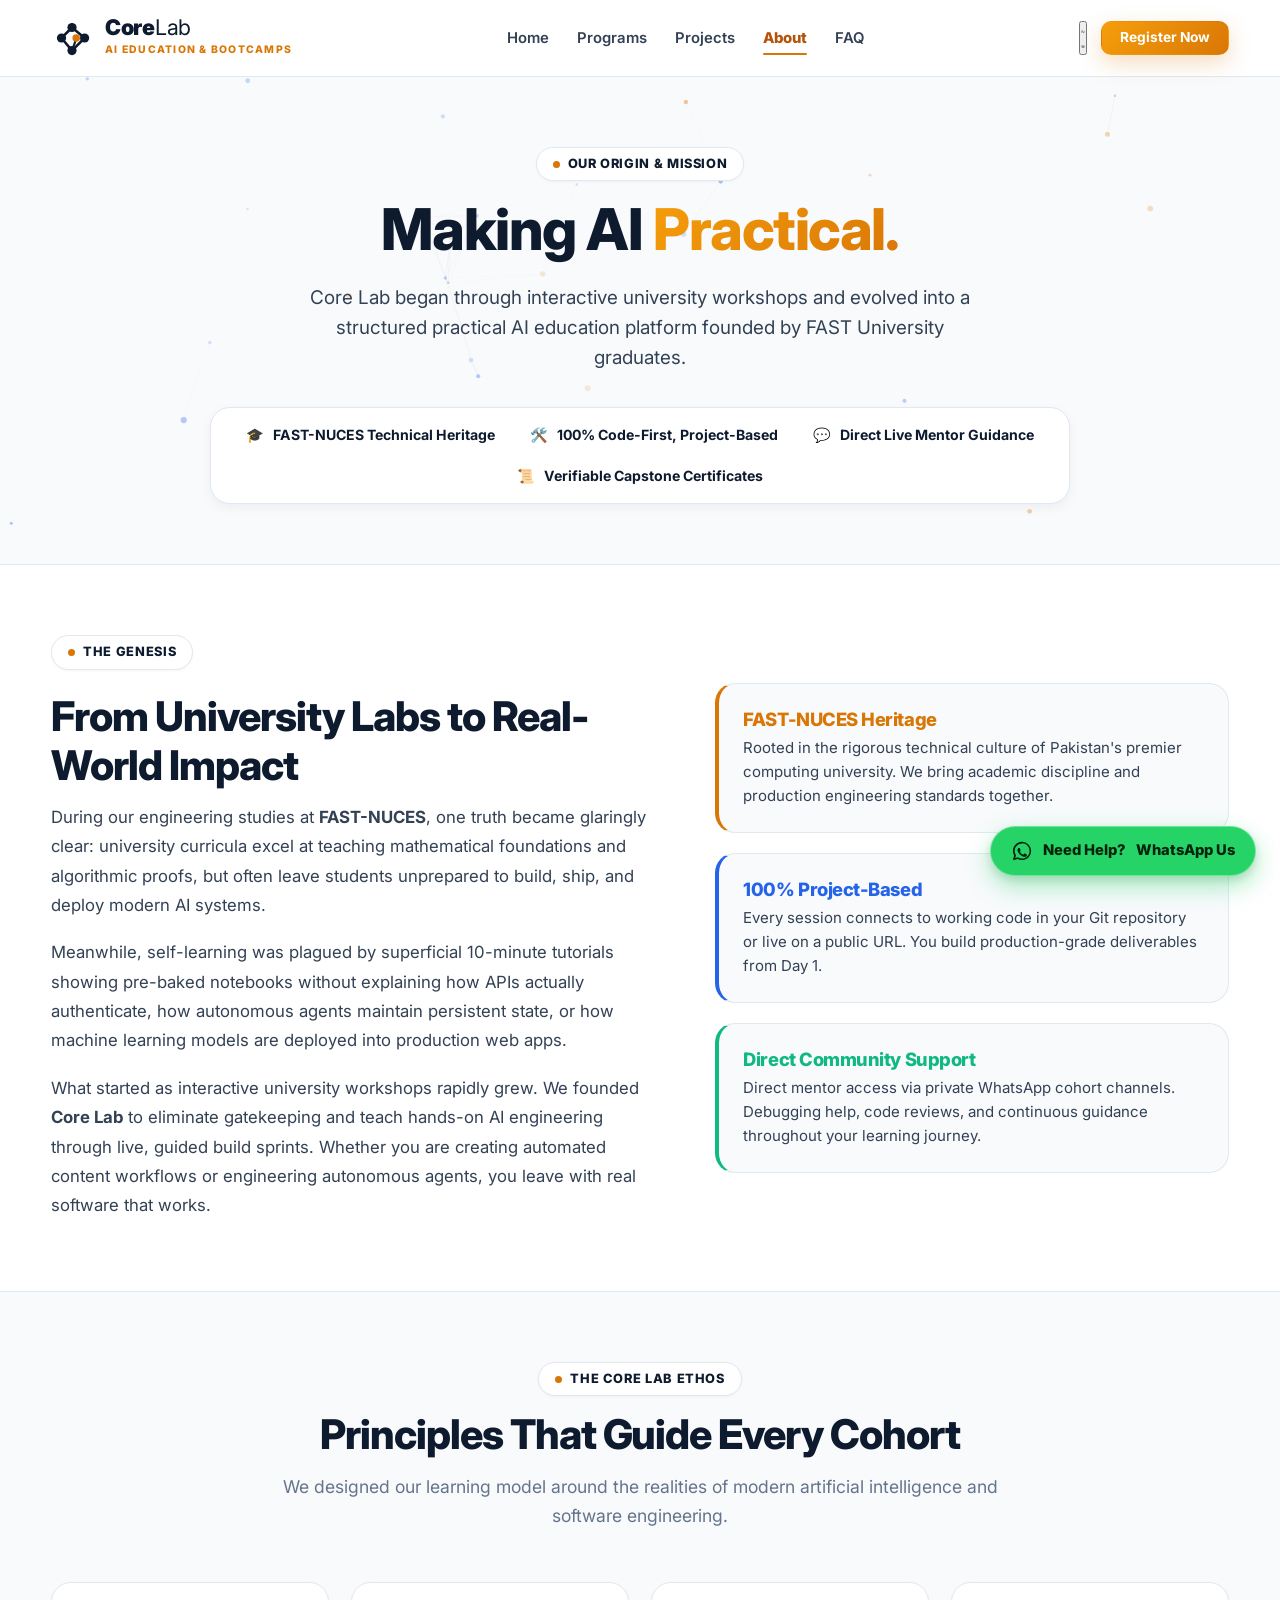
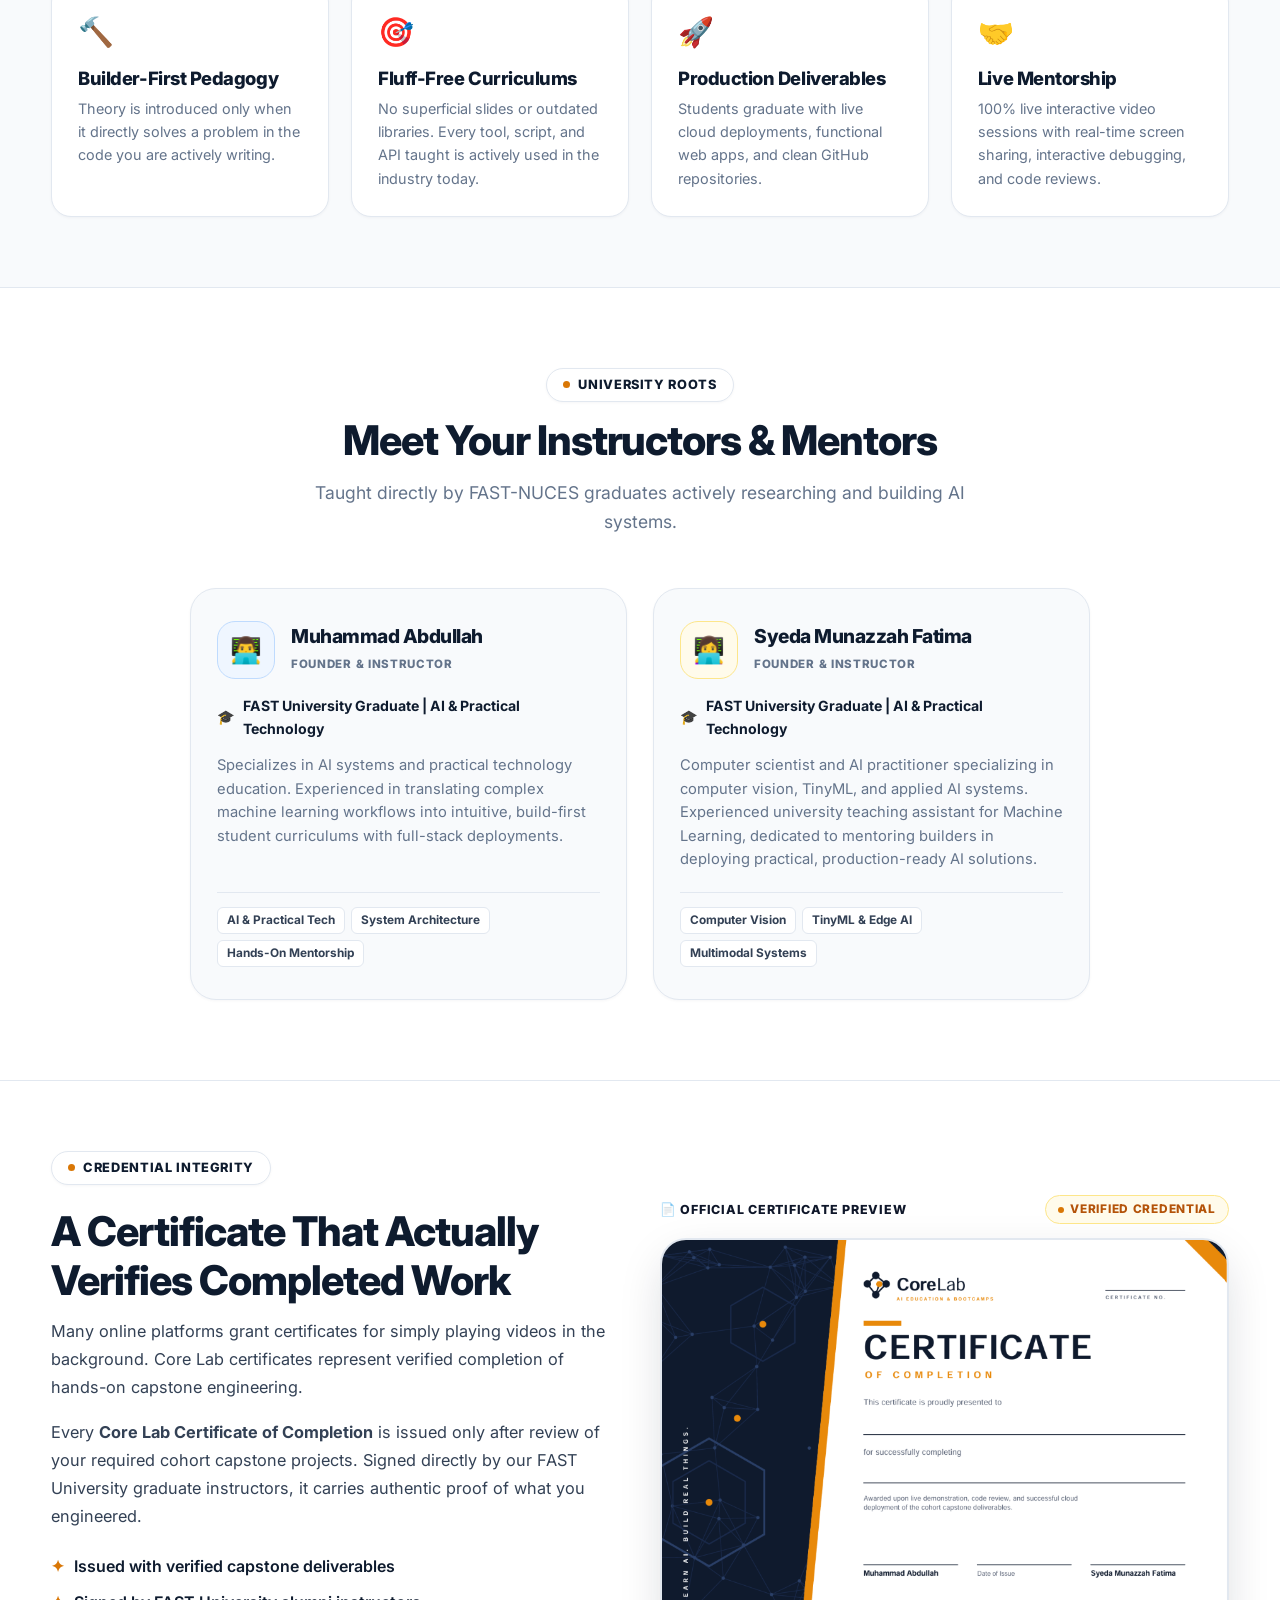
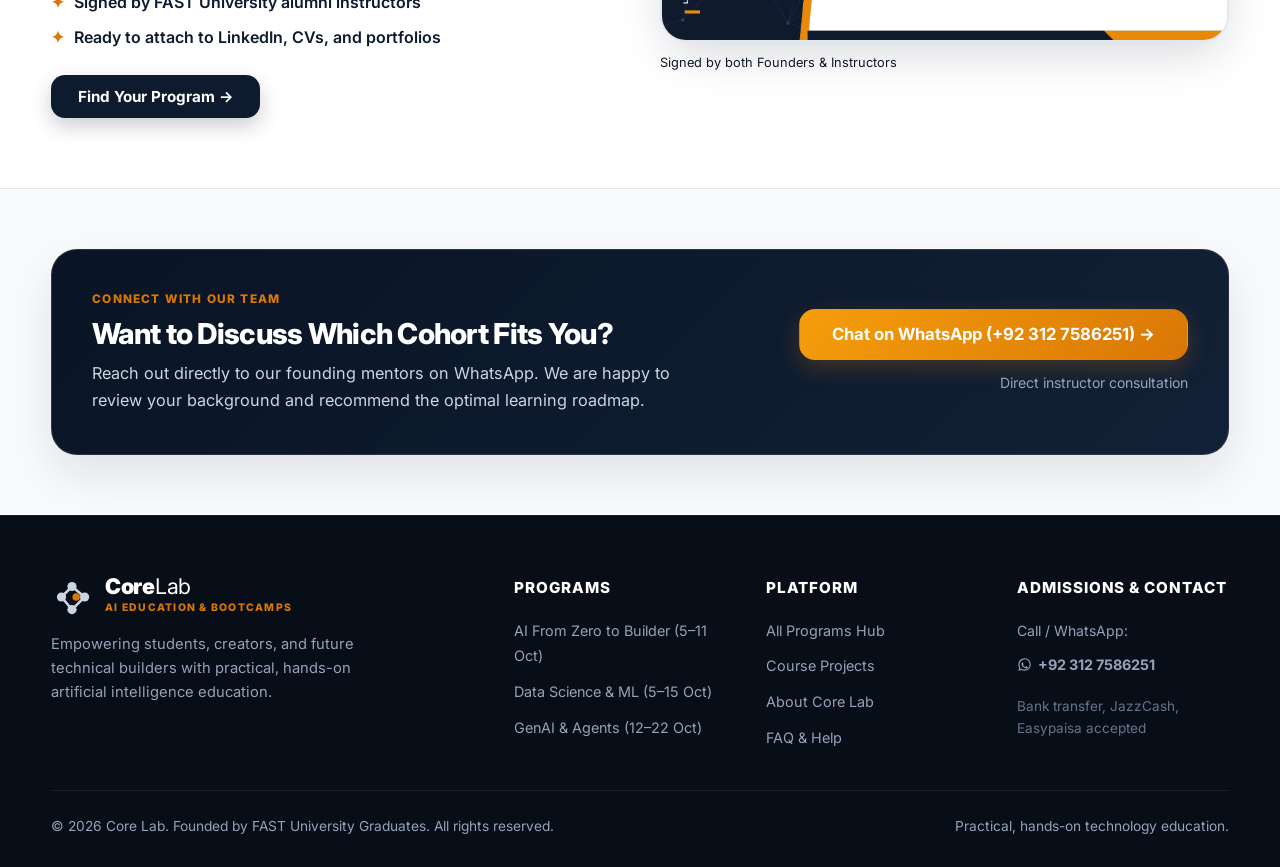
==== commit c9c7ded6: "Add files via upload" ====
--- a/about.html
+++ b/about.html
@@ -1,5 +1,5 @@
 <!DOCTYPE html>
-<html lang="en">
+<html lang="en" data-theme="dark">
 <head>
   <meta charset="UTF-8">
   <meta name="viewport" content="width=device-width, initial-scale=1.0">
@@ -9,6 +9,7 @@
   <link rel="preconnect" href="https://fonts.gstatic.com" crossorigin>
   <link href="https://fonts.googleapis.com/css2?family=Inter:wght@400;500;600;700;800;900&display=swap" rel="stylesheet">
   <link rel="stylesheet" href="assets/css/style.css">
+  <script>!function(){var t=localStorage.getItem('corelab_theme');document.documentElement.setAttribute('data-theme',t==='light'?'light':'dark');}();</script>
 </head>
 <body>
 
@@ -45,6 +46,10 @@
       </nav>
 
       <div class="nav-actions">
+        <button class="theme-toggle-btn" aria-label="Toggle theme">
+          <svg class="moon-icon" viewBox="0 0 24 24" fill="none" stroke="currentColor" stroke-width="2" stroke-linecap="round" stroke-linejoin="round"><path d="M21 12.79A9 9 0 1 1 11.21 3 7 7 0 0 0 21 12.79z"/></svg>
+          <svg class="sun-icon" viewBox="0 0 24 24" fill="none" stroke="currentColor" stroke-width="2" stroke-linecap="round" stroke-linejoin="round"><circle cx="12" cy="12" r="5"/><line x1="12" y1="1" x2="12" y2="3"/><line x1="12" y1="21" x2="12" y2="23"/><line x1="4.22" y1="4.22" x2="5.64" y2="5.64"/><line x1="18.36" y1="18.36" x2="19.78" y2="19.78"/><line x1="1" y1="12" x2="3" y2="12"/><line x1="21" y1="12" x2="23" y2="12"/><line x1="4.22" y1="19.78" x2="5.64" y2="18.36"/><line x1="18.36" y1="5.64" x2="19.78" y2="4.22"/></svg>
+        </button>
         <a href="programs.html" class="btn btn-gold btn-sm btn-header">Register Now</a>
         <button class="mobile-toggle" aria-label="Toggle navigation menu" aria-expanded="false">
           <svg viewBox="0 0 24 24" fill="none" stroke="currentColor" stroke-width="2" stroke-linecap="round"><line x1="3" y1="12" x2="21" y2="12"></line><line x1="3" y1="6" x2="21" y2="6"></line><line x1="3" y1="18" x2="21" y2="18"></line></svg>
@@ -64,12 +69,22 @@
       <div style="margin-top: 10px;">
         <a href="programs.html" class="btn btn-gold" style="width: 100%; text-align: center;">Register Now</a>
       </div>
+      <div class="mobile-drawer-theme-row">
+        <span>Theme</span>
+        <button class="theme-toggle-btn" aria-label="Toggle theme">
+          <svg class="moon-icon" viewBox="0 0 24 24" fill="none" stroke="currentColor" stroke-width="2" stroke-linecap="round" stroke-linejoin="round"><path d="M21 12.79A9 9 0 1 1 11.21 3 7 7 0 0 0 21 12.79z"/></svg>
+          <svg class="sun-icon" viewBox="0 0 24 24" fill="none" stroke="currentColor" stroke-width="2" stroke-linecap="round" stroke-linejoin="round"><circle cx="12" cy="12" r="5"/><line x1="12" y1="1" x2="12" y2="3"/><line x1="12" y1="21" x2="12" y2="23"/><line x1="4.22" y1="4.22" x2="5.64" y2="5.64"/><line x1="18.36" y1="18.36" x2="19.78" y2="19.78"/><line x1="1" y1="12" x2="3" y2="12"/><line x1="21" y1="12" x2="23" y2="12"/><line x1="4.22" y1="19.78" x2="5.64" y2="18.36"/><line x1="18.36" y1="5.64" x2="19.78" y2="4.22"/></svg>
+        </button>
+      </div>
     </div>
   </div>
 
   <main>
     <!-- Page Hero -->
-    <section class="hero" style="padding: 70px 0 45px;">
+    <section class="hero">
+      <div class="hero-canvas-wrap">
+        <canvas id="heroCanvas" class="hero-canvas"></canvas>
+      </div>
       <div class="container hero-content">
         <div class="section-badge"><span class="dot"></span> Our Origin & Mission</div>
         <h1>Making AI <span class="gradient-gold">Practical.</span></h1>
@@ -334,9 +349,8 @@
         <div>
           <div class="footer-col-title">Programs</div>
           <ul class="footer-nav-list">
-            <li><a href="ai-content-creator.html">AI Content Creator (3–4 Oct)</a></li>
             <li><a href="ai-from-zero-to-builder.html">AI From Zero to Builder (5–11 Oct)</a></li>
-            <li><a href="data-science-machine-learning.html">Data Science & ML (12–22 Oct)</a></li>
+            <li><a href="data-science-machine-learning.html">Data Science & ML (5–15 Oct)</a></li>
             <li><a href="generative-ai-agents.html">GenAI & Agents (12–22 Oct)</a></li>
           </ul>
         </div>
--- a/assets/css/style.css
+++ b/assets/css/style.css
@@ -1710,15 +1710,22 @@
   .reg-outcome-card {
     flex-direction: column;
     align-items: flex-start;
+    padding: 24px 20px;
   }
 
   .reg-actions-box {
-    align-items: flex-start;
+    align-items: stretch;
     width: 100%;
   }
 
   .reg-actions-box .btn {
     width: 100%;
+    text-align: center;
+    justify-content: center;
+    white-space: normal;
+    word-break: break-word;
+    line-height: 1.3;
+    padding: 14px 16px;
   }
 }
 
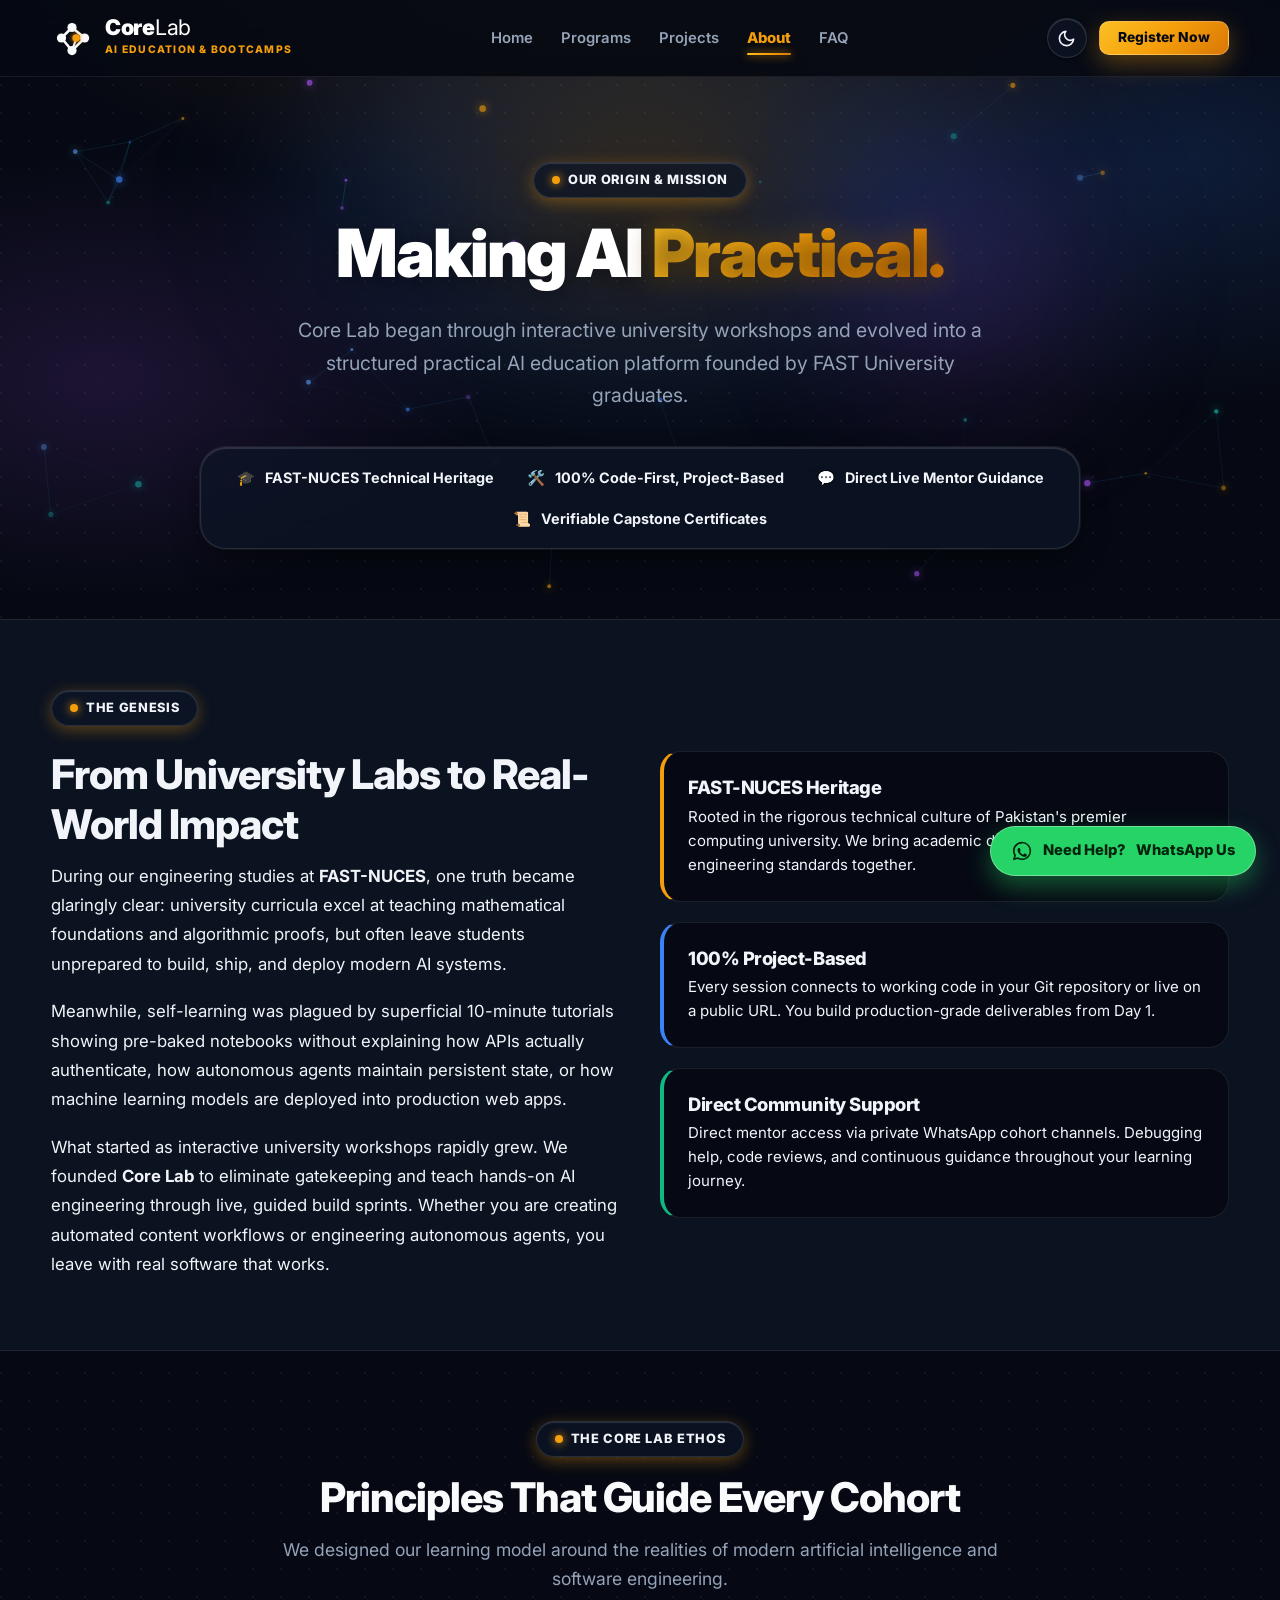
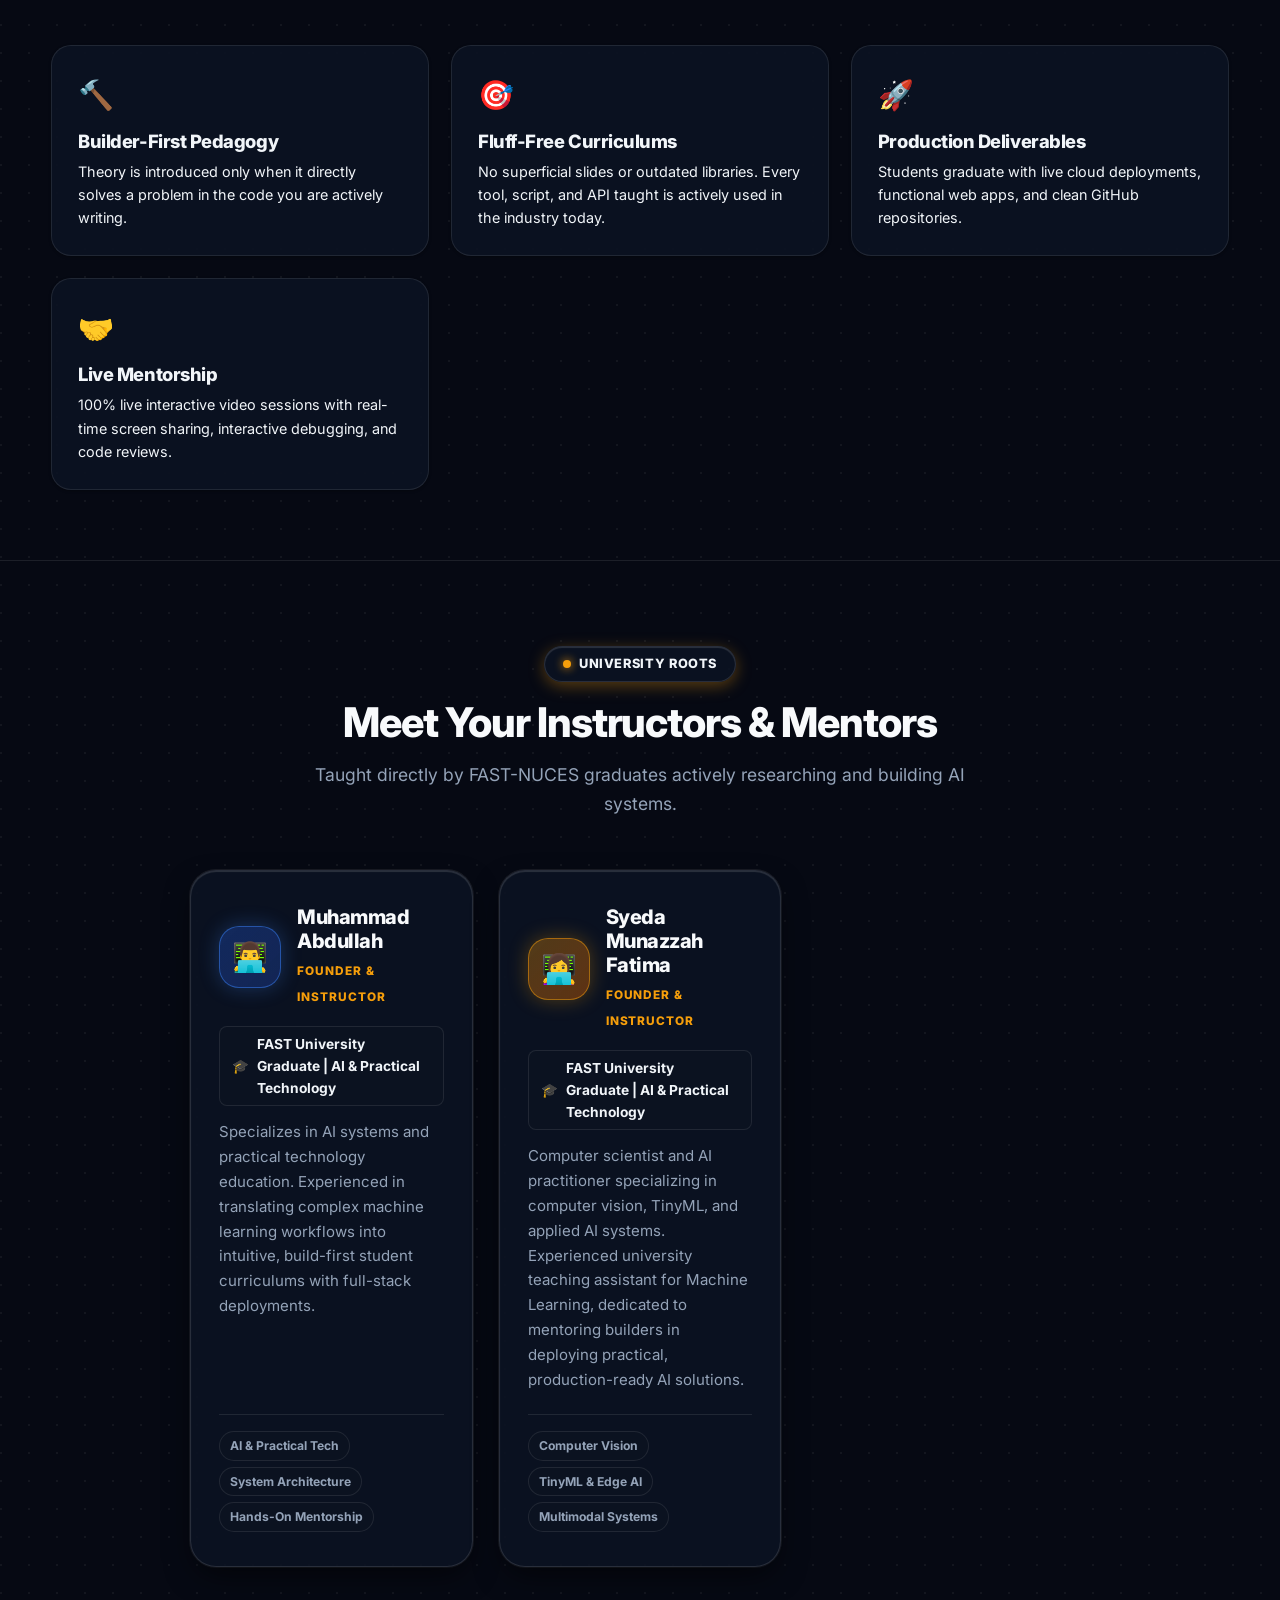
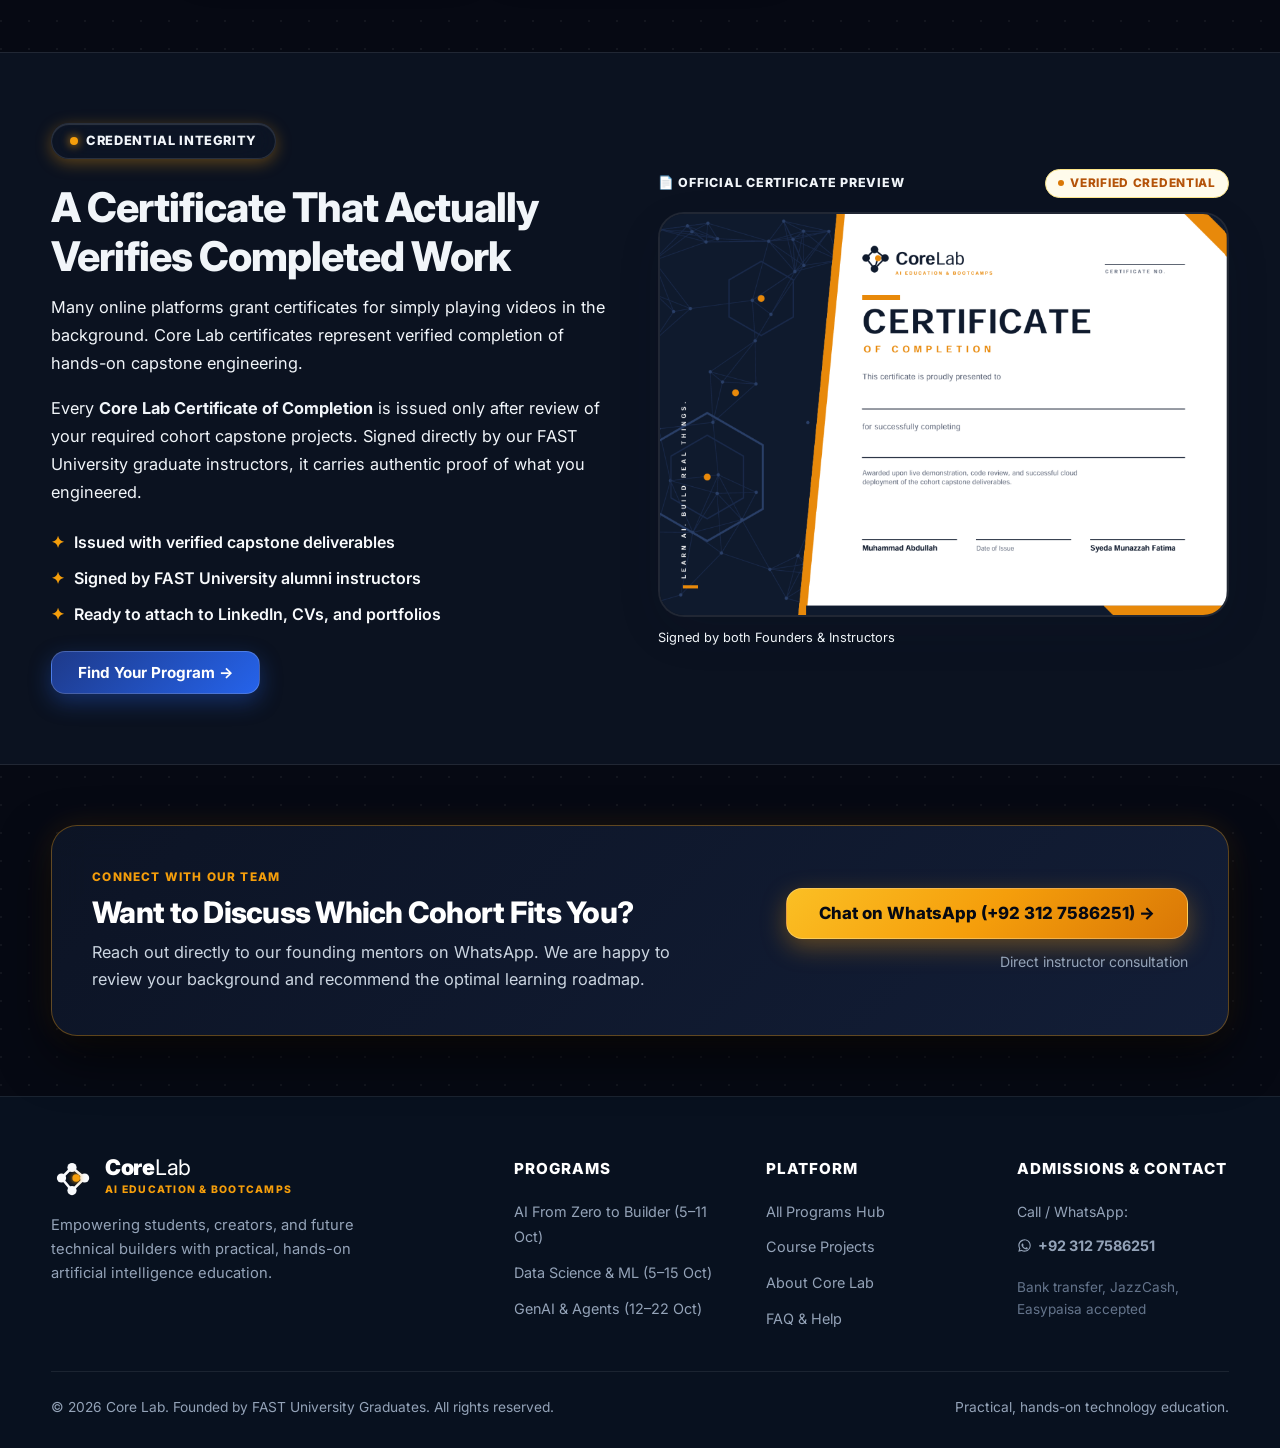
==== commit 9fc21061: "Add files via upload" ====
--- a/about.html
+++ b/about.html
@@ -104,7 +104,7 @@
     <!-- Origin Story -->
     <section style="padding: 70px 0; background: white; border-top: 1px solid var(--line); border-bottom: 1px solid var(--line);">
       <div class="container">
-        <div style="display: grid; grid-template-columns: 1.2fr 1fr; gap: 48px; align-items: center;" class="courses-grid-2">
+        <div class="courses-grid-2" style="gap: 40px; align-items: center;">
           <div>
             <div class="section-badge"><span class="dot"></span> The Genesis</div>
             <h2 style="margin-top: 8px;">From University Labs to Real-World Impact</h2>
@@ -154,7 +154,7 @@
           <p>We designed our learning model around the realities of modern artificial intelligence and software engineering.</p>
         </div>
 
-        <div style="display: grid; grid-template-columns: repeat(4, 1fr); gap: 22px;" class="pathways-grid">
+        <div class="pathways-grid" style="gap: 22px;">
           <div style="background: white; border: 1.5px solid var(--line); border-radius: var(--radius-lg); padding: 26px; box-shadow: var(--shadow-xs);">
             <div style="font-size: 1.8rem; margin-bottom: 12px;">🔨</div>
             <h4 style="margin-bottom: 8px;">Builder-First Pedagogy</h4>
@@ -199,7 +199,7 @@
           <p>Taught directly by FAST-NUCES graduates actively researching and building AI systems.</p>
         </div>
 
-        <div class="mentors-grid" style="grid-template-columns: repeat(2, 1fr); max-width: 900px; margin: 0 auto;">
+        <div class="mentors-grid" style="max-width: 900px; margin: 0 auto;">
           <!-- Mentor 1 -->
           <div class="mentor-card">
             <div class="mentor-header-group">
@@ -250,7 +250,7 @@
     <!-- Certificate Standard -->
     <section style="padding: 70px 0; background: white; border-top: 1px solid var(--line); border-bottom: 1px solid var(--line);">
       <div class="container">
-        <div style="display: grid; grid-template-columns: 1fr 1fr; gap: 40px; align-items: center;" class="courses-grid-2">
+        <div class="courses-grid-2" style="gap: 36px; align-items: center;">
           <div>
             <div class="section-badge"><span class="dot"></span> Credential Integrity</div>
             <h2 style="margin-top: 8px;">A Certificate That Actually Verifies Completed Work</h2>
--- a/assets/css/style.css
+++ b/assets/css/style.css
@@ -4,60 +4,84 @@
    ========================================================================== */
 
 :root {
-  /* Core Brand Anchors */
-  --core-navy: #0e1b2e;
-  --core-navy-dark: #070e18;
-  --core-navy-surface: #122137;
-  --core-navy-light: #182a44;
-  --core-navy-border: rgba(255, 255, 255, 0.08);
-
-  /* Warm Radiant Amber Gold Identity Accent */
-  --gold: #d97706;
-  --gold-hover: #b45309;
-  --gold-light: #fffbeb;
-  --gold-border: #fde68a;
-  --gold-glow: rgba(217, 119, 6, 0.25);
-  --gold-gradient: linear-gradient(135deg, #f59e0b 0%, #d97706 100%);
-
-  /* Electric Cobalt / Indigo (Creator & Foundational Track) */
-  --blue: #2563eb;
-  --blue-dark: #1d4ed8;
-  --blue-light: #eff6ff;
-  --blue-border: #bfdbfe;
-  --blue-glow: rgba(37, 99, 235, 0.22);
-  --blue-gradient: linear-gradient(135deg, #3b82f6 0%, #1d4ed8 100%);
-
-  /* Technical Violet / Purple (Advanced AI & GenAI Track) */
-  --purple: #7c3aed;
-  --purple-dark: #6d28d9;
-  --purple-light: #f5f3ff;
-  --purple-border: #ddd6fe;
-  --purple-glow: rgba(124, 58, 237, 0.22);
-  --purple-gradient: linear-gradient(135deg, #8b5cf6 0%, #6d28d9 100%);
-
-  /* Data Teal / Cyan (Data Science & ML Track) */
-  --teal: #0d9488;
-  --teal-light: #f0fdfa;
-  --teal-border: #99f6e4;
-  --teal-glow: rgba(13, 148, 136, 0.22);
-
-  /* Slate & Canvas Neutrals */
-  --bg-main: #f8fafc;
-  --bg-alt: #f1f5f9;
-  --bg-card: #ffffff;
-  --ink: #0f172a;
-  --ink-secondary: #334155;
+  /* Theme Identity */
+  --theme-mode: 'dark';
+
+  /* Deep Space Obsidian Neutrals (Default Dark Theme) */
+  --bg-main: #060913;
+  --bg-alt: #0b1220;
+  --bg-card: rgba(13, 21, 38, 0.72);
+  --bg-card-hover: rgba(18, 30, 54, 0.85);
+  --bg-card-solid: #0d1728;
+  
+  /* Text & Inks */
+  --core-navy: #f8fafc;
+  --text-heading: #ffffff;
+  --ink: #f1f5f9;
+  --ink-secondary: #94a3b8;
   --muted: #64748b;
-  --muted-light: #94a3b8;
-  --line: #e2e8f0;
-  --line-light: #f1f5f9;
+  --muted-light: #475569;
+  
+  /* Glassmorphism & Specular Highlights */
+  --line: rgba(255, 255, 255, 0.09);
+  --line-light: rgba(255, 255, 255, 0.05);
+  --glass-border: rgba(255, 255, 255, 0.12);
+  --glass-border-hover: rgba(245, 158, 11, 0.45);
+  --glass-specular: inset 0 1px 1px 0 rgba(255, 255, 255, 0.14);
+  --glass-bg: rgba(13, 21, 38, 0.65);
+  --glass-blur: blur(18px);
+  
+  /* Header & Navigation */
+  --header-bg: rgba(6, 9, 19, 0.82);
+  --header-border: rgba(255, 255, 255, 0.08);
+  --brand-color: #ffffff;
+  --brand-logo-stroke: #f8fafc;
+
+  /* Warm Radiant Amber Gold Identity Accent (Builder Track) */
+  --gold: #f59e0b;
+  --gold-hover: #d97706;
+  --gold-light: rgba(245, 158, 11, 0.14);
+  --gold-border: rgba(245, 158, 11, 0.35);
+  --gold-glow: rgba(245, 158, 11, 0.35);
+  --gold-gradient: linear-gradient(135deg, #fbbf24 0%, #f59e0b 50%, #d97706 100%);
+
+  /* Electric Cobalt / Blue Identity (Technical & Creator Track) */
+  --blue: #3b82f6;
+  --blue-dark: #2563eb;
+  --blue-light: rgba(59, 130, 246, 0.14);
+  --blue-border: rgba(59, 130, 246, 0.35);
+  --blue-glow: rgba(59, 130, 246, 0.35);
+  --blue-gradient: linear-gradient(135deg, #60a5fa 0%, #3b82f6 50%, #1d4ed8 100%);
+
+  /* Technical Cyber Violet / Purple Identity (Advanced AI & Agents Track) */
+  --purple: #a855f7;
+  --purple-dark: #7c3aed;
+  --purple-light: rgba(168, 85, 247, 0.14);
+  --purple-border: rgba(168, 85, 247, 0.35);
+  --purple-glow: rgba(168, 85, 247, 0.35);
+  --purple-gradient: linear-gradient(135deg, #c084fc 0%, #a855f7 50%, #7c3aed 100%);
+
+  /* Data Teal / Cyan (Data Science Accent) */
+  --teal: #14b8a6;
+  --teal-light: rgba(20, 184, 166, 0.14);
+  --teal-border: rgba(20, 184, 166, 0.35);
+  --teal-glow: rgba(20, 184, 166, 0.35);
+
+  /* Ambient Mesh & Glows */
+  --body-bg-gradient: 
+    radial-gradient(ellipse 90% 55% at 50% -80px, rgba(245, 158, 11, 0.16) 0%, transparent 60%),
+    radial-gradient(ellipse 65% 50% at 92% 18%, rgba(59, 130, 246, 0.16) 0%, transparent 55%),
+    radial-gradient(ellipse 55% 45% at 8% 42%, rgba(168, 85, 247, 0.14) 0%, transparent 55%),
+    radial-gradient(circle at 1px 1px, rgba(255, 255, 255, 0.05) 1.2px, transparent 0);
 
   /* Elevation Shadows */
-  --shadow-xs: 0 1px 3px rgba(15, 23, 42, 0.04);
-  --shadow-sm: 0 4px 12px rgba(15, 23, 42, 0.05);
-  --shadow-md: 0 12px 30px rgba(15, 23, 42, 0.07);
-  --shadow-lg: 0 20px 45px rgba(15, 23, 42, 0.1);
-  --shadow-xl: 0 28px 60px rgba(15, 23, 42, 0.14);
+  --shadow-xs: 0 1px 3px rgba(0, 0, 0, 0.3);
+  --shadow-sm: 0 4px 16px rgba(0, 0, 0, 0.4);
+  --shadow-md: 0 12px 32px rgba(0, 0, 0, 0.5);
+  --shadow-lg: 0 20px 48px rgba(0, 0, 0, 0.65);
+  --shadow-xl: 0 28px 64px rgba(0, 0, 0, 0.8);
+  --shadow-card: 0 12px 30px -6px rgba(0, 0, 0, 0.6), 0 0 0 1px rgba(255, 255, 255, 0.08);
+  --shadow-card-hover: 0 20px 44px -8px rgba(0, 0, 0, 0.75), 0 0 30px rgba(245, 158, 11, 0.25);
 
   /* Transitions */
   --transition-fast: 0.18s cubic-bezier(0.16, 1, 0.3, 1);
@@ -71,7 +95,7 @@
   --radius-xl: 26px;
   --radius-full: 9999px;
 
-  /* Semantic Theme Aliases */
+  /* Semantic Aliases */
   --bg-surface: var(--bg-card);
   --border-color: var(--line);
   --border-light: rgba(255, 255, 255, 0.12);
@@ -84,10 +108,78 @@
 }
 
 /* ==========================================================================
+   Light Mode Theme Overrides
+   ========================================================================== */
+[data-theme="light"] {
+  --theme-mode: 'light';
+  --bg-main: #f8fafc;
+  --bg-alt: #f1f5f9;
+  --bg-card: rgba(255, 255, 255, 0.92);
+  --bg-card-hover: #ffffff;
+  --bg-card-solid: #ffffff;
+  
+  --core-navy: #0e1b2e;
+  --text-heading: #0e1b2e;
+  --ink: #0f172a;
+  --ink-secondary: #334155;
+  --muted: #64748b;
+  --muted-light: #94a3b8;
+  
+  --line: #e2e8f0;
+  --line-light: #f1f5f9;
+  --glass-border: rgba(203, 213, 225, 0.85);
+  --glass-border-hover: rgba(217, 119, 6, 0.45);
+  --glass-specular: inset 0 1px 1px 0 rgba(255, 255, 255, 0.9);
+  --glass-bg: rgba(255, 255, 255, 0.88);
+  
+  --header-bg: rgba(255, 255, 255, 0.92);
+  --header-border: #e2e8f0;
+  --brand-color: #0e1b2e;
+  --brand-logo-stroke: #0e1b2e;
+  
+  --gold: #d97706;
+  --gold-hover: #b45309;
+  --gold-light: #fffbeb;
+  --gold-border: #fde68a;
+  --gold-glow: transparent;
+  --gold-gradient: linear-gradient(135deg, #d97706 0%, #b45309 100%);
+  
+  --blue: #2563eb;
+  --blue-dark: #1d4ed8;
+  --blue-light: #eff6ff;
+  --blue-border: #bfdbfe;
+  --blue-glow: transparent;
+  --blue-gradient: linear-gradient(135deg, #3b82f6 0%, #1d4ed8 100%);
+  
+  --purple: #7c3aed;
+  --purple-dark: #6d28d9;
+  --purple-light: #f5f3ff;
+  --purple-border: #ddd6fe;
+  --purple-glow: transparent;
+  --purple-gradient: linear-gradient(135deg, #8b5cf6 0%, #6d28d9 100%);
+  
+  --teal: #0d9488;
+  --teal-light: #f0fdfa;
+  --teal-border: #99f6e4;
+  --teal-glow: transparent;
+  
+  --body-bg-gradient: 
+    radial-gradient(circle at 1px 1px, rgba(15, 23, 42, 0.045) 1.2px, transparent 0);
+  
+  --shadow-xs: 0 1px 3px rgba(15, 23, 42, 0.04);
+  --shadow-sm: 0 4px 12px rgba(15, 23, 42, 0.05);
+  --shadow-md: 0 12px 30px rgba(15, 23, 42, 0.07);
+  --shadow-lg: 0 20px 45px rgba(15, 23, 42, 0.1);
+  --shadow-xl: 0 28px 60px rgba(15, 23, 42, 0.14);
+  --shadow-card: 0 8px 24px -4px rgba(15, 23, 42, 0.06), 0 1px 3px rgba(15, 23, 42, 0.03);
+  --shadow-card-hover: 0 20px 42px -10px rgba(15, 23, 42, 0.12), 0 0 0 1px rgba(217, 119, 6, 0.2);
+}
+
+/* ==========================================================================
    Base & Reset
    ========================================================================== */
 
-* {
+*, *::before, *::after {
   box-sizing: border-box;
   margin: 0;
   padding: 0;
@@ -96,11 +188,15 @@
 html {
   scroll-behavior: smooth;
   font-size: 16px;
+  overflow-x: hidden; /* Prevent horizontal scroll on mobile */
 }
 
 body {
   font-family: 'Inter', -apple-system, BlinkMacSystemFont, "Segoe UI", Roboto, Oxygen, Ubuntu, Cantarell, sans-serif;
   background-color: var(--bg-main);
+  background-image: var(--body-bg-gradient);
+  background-size: 100% 100%, 100% 100%, 100% 100%, 28px 28px;
+  background-attachment: fixed, fixed, fixed, scroll;
   color: var(--ink);
   line-height: 1.6;
   -webkit-font-smoothing: antialiased;
@@ -109,6 +205,7 @@
   display: flex;
   flex-direction: column;
   min-height: 100vh;
+  transition: background-color 0.3s ease, color 0.3s ease;
 }
 
 a {
@@ -141,6 +238,7 @@
   font-weight: 800;
   line-height: 1.2;
   letter-spacing: -0.025em;
+  transition: color 0.3s ease;
 }
 
 h1 { font-size: clamp(2.4rem, 4.5vw, 3.8rem); margin-bottom: 1rem; }
@@ -152,6 +250,7 @@
   color: var(--muted);
   font-size: 1.02rem;
   line-height: 1.65;
+  transition: color 0.3s ease;
 }
 
 .text-gold { color: var(--gold) !important; }
@@ -159,6 +258,27 @@
 .text-purple { color: var(--purple) !important; }
 .text-navy { color: var(--core-navy) !important; }
 
+.gradient-gold {
+  background: linear-gradient(135deg, #fbbf24 0%, #f59e0b 50%, #ea580c 100%);
+  -webkit-background-clip: text;
+  -webkit-text-fill-color: transparent;
+  display: inline-block;
+}
+
+.gradient-blue {
+  background: linear-gradient(135deg, #60a5fa 0%, #3b82f6 50%, #2563eb 100%);
+  -webkit-background-clip: text;
+  -webkit-text-fill-color: transparent;
+  display: inline-block;
+}
+
+.gradient-purple {
+  background: linear-gradient(135deg, #c084fc 0%, #a855f7 50%, #7c3aed 100%);
+  -webkit-background-clip: text;
+  -webkit-text-fill-color: transparent;
+  display: inline-block;
+}
+
 .section-header {
   text-align: center;
   max-width: 720px;
@@ -169,32 +289,41 @@
   display: inline-flex;
   align-items: center;
   gap: 8px;
-  background: white;
-  border: 1px solid var(--line);
-  padding: 6px 16px;
+  background: var(--bg-card);
+  backdrop-filter: var(--glass-blur);
+  -webkit-backdrop-filter: var(--glass-blur);
+  border: 1px solid var(--glass-border);
+  box-shadow: 0 4px 16px var(--gold-glow), var(--glass-specular);
+  padding: 7px 18px;
   border-radius: var(--radius-full);
   font-size: 0.8rem;
   font-weight: 800;
-  color: var(--core-navy);
-  margin-bottom: 14px;
+  color: var(--ink);
+  margin-bottom: 16px;
   letter-spacing: 0.05em;
   text-transform: uppercase;
-  box-shadow: var(--shadow-xs);
 }
 
 .section-badge .dot {
-  width: 7px;
-  height: 7px;
+  width: 8px;
+  height: 8px;
   border-radius: 50%;
   background: var(--gold);
-}
-
-.section-badge.badge-blue .dot { background: var(--blue); }
-.section-badge.badge-purple .dot { background: var(--purple); }
+  box-shadow: 0 0 10px var(--gold);
+  animation: pulseDot 2s infinite ease-in-out;
+}
+
+@keyframes pulseDot {
+  0%, 100% { opacity: 1; transform: scale(1); }
+  50% { opacity: 0.45; transform: scale(0.85); }
+}
+
+.section-badge.badge-blue .dot { background: var(--blue); box-shadow: 0 0 10px var(--blue); }
+.section-badge.badge-purple .dot { background: var(--purple); box-shadow: 0 0 10px var(--purple); }
 
 .section-header p {
   font-size: 1.1rem;
-  color: var(--muted);
+  color: var(--ink-secondary);
   margin-top: 10px;
 }
 
@@ -228,71 +357,96 @@
 }
 
 .btn-primary {
-  background: var(--core-navy);
-  color: white;
+  background: linear-gradient(135deg, #1e3a8a 0%, #2563eb 100%);
+  color: #ffffff;
+  border: 1px solid rgba(255, 255, 255, 0.18);
+  box-shadow: 0 8px 22px rgba(37, 99, 235, 0.35);
+}
+
+[data-theme="light"] .btn-primary {
+  background: #0e1b2e;
+  color: #ffffff;
   box-shadow: 0 8px 20px rgba(14, 27, 46, 0.22);
 }
 
 .btn-primary:hover {
+  filter: brightness(1.1);
+  box-shadow: 0 12px 28px rgba(37, 99, 235, 0.5);
+  color: #ffffff;
+}
+
+[data-theme="light"] .btn-primary:hover {
   background: #172a44;
-  color: white;
   box-shadow: 0 12px 26px rgba(14, 27, 46, 0.32);
 }
 
 .btn-gold {
   background: var(--gold-gradient);
-  color: white;
-  box-shadow: 0 8px 22px var(--gold-glow);
+  color: #060913; /* High contrast dark on glowing gold */
+  font-weight: 800;
+  border: 1px solid rgba(255, 255, 255, 0.25);
+  box-shadow: 0 8px 24px var(--gold-glow);
+}
+
+[data-theme="light"] .btn-gold {
+  color: #ffffff;
 }
 
 .btn-gold:hover {
-  box-shadow: 0 12px 28px rgba(217, 119, 6, 0.4);
-  color: white;
+  box-shadow: 0 12px 30px rgba(245, 158, 11, 0.55);
+  transform: translateY(-2px);
+  filter: brightness(1.08);
 }
 
 .btn-blue {
   background: var(--blue-gradient);
   color: white;
+  border: 1px solid rgba(255, 255, 255, 0.2);
   box-shadow: 0 8px 22px var(--blue-glow);
 }
 
 .btn-blue:hover {
-  box-shadow: 0 12px 28px rgba(37, 99, 235, 0.4);
+  box-shadow: 0 12px 28px rgba(37, 99, 235, 0.5);
   color: white;
 }
 
 .btn-purple {
   background: var(--purple-gradient);
   color: white;
+  border: 1px solid rgba(255, 255, 255, 0.2);
   box-shadow: 0 8px 22px var(--purple-glow);
 }
 
 .btn-purple:hover {
-  box-shadow: 0 12px 28px rgba(124, 58, 237, 0.4);
+  box-shadow: 0 12px 28px rgba(168, 85, 247, 0.5);
   color: white;
 }
 
 .btn-outline {
-  background: white;
-  border-color: var(--line);
-  color: var(--core-navy);
+  background: rgba(255, 255, 255, 0.05);
+  backdrop-filter: blur(10px);
+  border: 1.5px solid var(--line);
+  color: var(--ink);
   box-shadow: var(--shadow-xs);
 }
 
 .btn-outline:hover {
-  border-color: var(--core-navy);
-  background: #fafafa;
+  border-color: var(--gold);
+  color: var(--gold);
+  background: rgba(245, 158, 11, 0.08);
+  box-shadow: 0 0 20px var(--gold-glow);
 }
 
 .btn-outline-gold {
   background: transparent;
-  border-color: var(--gold-border);
-  color: var(--gold-hover);
+  border: 1.5px solid var(--gold-border);
+  color: var(--gold);
 }
 
 .btn-outline-gold:hover {
   background: var(--gold-light);
   border-color: var(--gold);
+  box-shadow: 0 0 18px var(--gold-glow);
 }
 
 .btn-lg {
@@ -315,15 +469,16 @@
   position: sticky;
   top: 0;
   z-index: 1000;
-  background: rgba(255, 255, 255, 0.94);
-  backdrop-filter: blur(16px);
-  -webkit-backdrop-filter: blur(16px);
-  border-bottom: 1px solid var(--line);
+  background: var(--header-bg);
+  backdrop-filter: var(--glass-blur);
+  -webkit-backdrop-filter: var(--glass-blur);
+  border-bottom: 1px solid var(--header-border);
   transition: all var(--transition-base);
 }
 
 header.scrolled {
-  box-shadow: 0 4px 20px rgba(15, 23, 42, 0.06);
+  box-shadow: 0 4px 25px rgba(0, 0, 0, 0.35);
+  border-bottom-color: rgba(245, 158, 11, 0.2);
 }
 
 .navbar {
@@ -350,8 +505,23 @@
   transition: transform var(--transition-fast);
 }
 
+.brand-logo-svg line {
+  stroke: var(--brand-logo-stroke) !important;
+  transition: stroke var(--transition-fast);
+}
+
+.brand-logo-svg circle:not(:last-child) {
+  fill: var(--brand-logo-stroke) !important;
+  transition: fill var(--transition-fast);
+}
+
+.brand-logo-svg circle:last-child {
+  fill: var(--gold) !important;
+  filter: drop-shadow(0 0 6px var(--gold));
+}
+
 .brand:hover .brand-logo-svg {
-  transform: scale(1.05);
+  transform: scale(1.08) rotate(3deg);
 }
 
 .brand-text {
@@ -362,18 +532,19 @@
 .brand-title {
   font-size: 1.35rem;
   line-height: 1;
-  color: var(--core-navy);
+  color: var(--brand-color);
   letter-spacing: -0.025em;
+  transition: color var(--transition-fast);
 }
 
 .brand-title b {
   font-weight: 900;
-  color: var(--core-navy);
+  color: var(--brand-color);
 }
 
 .brand-title span {
   font-weight: 400;
-  color: var(--core-navy);
+  color: var(--brand-color);
   margin-left: 1px;
 }
 
@@ -408,7 +579,7 @@
 }
 
 .nav-link.active {
-  color: var(--gold-hover);
+  color: var(--gold);
   font-weight: 800;
 }
 
@@ -419,30 +590,78 @@
   left: 0;
   right: 0;
   height: 2.5px;
-  background: var(--gold);
+  background: var(--gold-gradient);
   border-radius: 2px;
+  box-shadow: 0 0 8px var(--gold);
 }
 
 .nav-actions {
   display: flex;
   align-items: center;
-  gap: 14px;
+  gap: 12px;
+}
+
+/* Theme Toggle Button */
+.theme-toggle-btn {
+  display: inline-flex;
+  align-items: center;
+  justify-content: center;
+  width: 40px;
+  height: 40px;
+  border-radius: var(--radius-full);
+  background: var(--bg-card);
+  border: 1px solid var(--glass-border);
+  color: var(--ink);
+  cursor: pointer;
+  transition: all var(--transition-fast);
+  box-shadow: var(--shadow-xs), var(--glass-specular);
+  position: relative;
+  overflow: hidden;
+  flex-shrink: 0;
+}
+
+.theme-toggle-btn:hover {
+  border-color: var(--gold);
+  color: var(--gold);
+  transform: rotate(15deg) scale(1.05);
+  box-shadow: 0 0 16px var(--gold-glow);
+}
+
+.theme-toggle-btn svg {
+  width: 19px;
+  height: 19px;
+  transition: transform var(--transition-base), opacity var(--transition-base);
+}
+
+.theme-toggle-btn .sun-icon {
+  display: none;
+}
+.theme-toggle-btn .moon-icon {
+  display: block;
+}
+
+[data-theme="light"] .theme-toggle-btn .sun-icon {
+  display: block;
+}
+[data-theme="light"] .theme-toggle-btn .moon-icon {
+  display: none;
 }
 
 /* Mobile Hamburger Toggle */
 .mobile-toggle {
   display: none;
-  background: none;
-  border: 1px solid var(--line);
+  background: var(--bg-card);
+  border: 1px solid var(--glass-border);
   padding: 8px 10px;
   border-radius: 10px;
   cursor: pointer;
-  color: var(--core-navy);
+  color: var(--ink);
   transition: all var(--transition-fast);
 }
 
 .mobile-toggle:hover {
   background: var(--bg-alt);
+  border-color: var(--gold);
 }
 
 .mobile-toggle svg {
@@ -458,8 +677,8 @@
   left: 0;
   right: 0;
   bottom: 0;
-  background: rgba(14, 27, 46, 0.6);
-  backdrop-filter: blur(8px);
+  background: rgba(0, 0, 0, 0.75);
+  backdrop-filter: blur(10px);
   z-index: 999;
   opacity: 0;
   visibility: hidden;
@@ -472,13 +691,15 @@
 }
 
 .mobile-drawer-content {
-  background: white;
+  background: var(--bg-card);
+  backdrop-filter: var(--glass-blur);
+  -webkit-backdrop-filter: var(--glass-blur);
   padding: 24px 24px 34px;
-  border-bottom: 1px solid var(--line);
-  box-shadow: var(--shadow-lg);
+  border-bottom: 1px solid var(--glass-border);
+  box-shadow: var(--shadow-xl);
   display: flex;
   flex-direction: column;
-  gap: 16px;
+  gap: 14px;
   transform: translateY(-10px);
   transition: transform var(--transition-base);
 }
@@ -490,7 +711,7 @@
 .mobile-drawer a {
   font-size: 1.05rem;
   font-weight: 700;
-  color: var(--core-navy);
+  color: var(--ink);
   padding: 12px 14px;
   border-radius: 10px;
   transition: background var(--transition-fast);
@@ -499,7 +720,19 @@
 .mobile-drawer a:hover,
 .mobile-drawer a.active {
   background: var(--gold-light);
-  color: var(--gold-hover);
+  color: var(--gold);
+}
+
+.mobile-drawer-theme-row {
+  display: flex;
+  align-items: center;
+  justify-content: space-between;
+  padding: 10px 14px;
+  border-top: 1px solid var(--line);
+  margin-top: 6px;
+  color: var(--ink-secondary);
+  font-size: 0.92rem;
+  font-weight: 700;
 }
 
 /* ==========================================================================
@@ -508,9 +741,37 @@
 
 .hero {
   position: relative;
-  padding: 70px 0 60px;
+  padding: 85px 0 70px;
   background: transparent;
   overflow: hidden;
+}
+
+.hero::before {
+  content: '';
+  position: absolute;
+  top: -100px;
+  left: 50%;
+  transform: translateX(-50%);
+  width: 820px;
+  max-width: 95vw;
+  height: 440px;
+  background: radial-gradient(ellipse at center, rgba(245, 158, 11, 0.22) 0%, rgba(59, 130, 246, 0.16) 45%, transparent 70%);
+  filter: blur(65px);
+  pointer-events: none;
+  z-index: 0;
+}
+
+.hero::after {
+  content: '';
+  position: absolute;
+  top: 40px;
+  right: 5%;
+  width: 500px;
+  height: 340px;
+  background: radial-gradient(circle, rgba(168, 85, 247, 0.18) 0%, transparent 65%);
+  filter: blur(55px);
+  pointer-events: none;
+  z-index: 0;
 }
 
 /* Canvas Background for Particle/Grid Motif */
@@ -522,7 +783,7 @@
   bottom: 0;
   pointer-events: none;
   z-index: 0;
-  opacity: 0.65;
+  opacity: 0.85;
 }
 
 .hero-canvas {
@@ -535,7 +796,7 @@
   position: relative;
   z-index: 1;
   text-align: center;
-  max-width: 860px;
+  max-width: 880px;
   margin: 0 auto;
 }
 
@@ -543,37 +804,72 @@
   display: flex;
   align-items: center;
   justify-content: center;
-  gap: 10px;
+  gap: 12px;
   flex-wrap: wrap;
-  margin-bottom: 22px;
+  margin-bottom: 24px;
 }
 
 .hero-pill {
   display: inline-flex;
   align-items: center;
-  gap: 6px;
-  padding: 6px 16px;
+  gap: 8px;
+  padding: 7px 18px;
   border-radius: var(--radius-full);
-  font-size: 0.8rem;
+  font-size: 0.82rem;
   font-weight: 800;
   letter-spacing: 0.04em;
   text-transform: uppercase;
+  backdrop-filter: var(--glass-blur);
+  -webkit-backdrop-filter: var(--glass-blur);
+  transition: all var(--transition-base);
+}
+
+.hero-pill:hover {
+  transform: translateY(-2px);
 }
 
 .hero-pill-gold {
   background: var(--gold-light);
-  color: var(--gold-hover);
+  color: var(--gold);
   border: 1px solid var(--gold-border);
+  box-shadow: 0 0 16px var(--gold-glow);
 }
 
 .hero-pill-navy {
-  background: #f1f5f9;
-  color: var(--core-navy);
-  border: 1px solid #e2e8f0;
+  background: var(--bg-card);
+  color: var(--ink);
+  border: 1px solid var(--glass-border);
+  box-shadow: var(--shadow-xs), var(--glass-specular);
+}
+
+.hero-pill-blue {
+  background: var(--blue-light);
+  color: var(--blue);
+  border: 1px solid var(--blue-border);
+  box-shadow: 0 0 16px var(--blue-glow);
+}
+
+.hero-pill-purple {
+  background: var(--purple-light);
+  color: var(--purple);
+  border: 1px solid var(--purple-border);
+  box-shadow: 0 0 16px var(--purple-glow);
 }
 
 .hero h1 {
-  margin-bottom: 18px;
+  font-size: clamp(2.6rem, 5.2vw, 4.3rem);
+  font-weight: 900;
+  letter-spacing: -0.03em;
+  color: var(--text-heading);
+  margin-bottom: 20px;
+}
+
+[data-theme="dark"] .hero h1 {
+  text-shadow: 0 4px 24px rgba(0, 0, 0, 0.45);
+}
+
+[data-theme="light"] .hero h1 {
+  text-shadow: none !important;
 }
 
 .hero h1 span.gradient-gold {
@@ -582,61 +878,94 @@
   -webkit-text-fill-color: transparent;
 }
 
-.hero h1 span.gradient-blue {
-  background: var(--blue-gradient);
-  -webkit-background-clip: text;
-  -webkit-text-fill-color: transparent;
-}
-
-.hero h1 span.gradient-purple {
-  background: var(--purple-gradient);
-  -webkit-background-clip: text;
-  -webkit-text-fill-color: transparent;
+[data-theme="dark"] .hero h1 span.gradient-gold {
+  filter: drop-shadow(0 0 14px rgba(245, 158, 11, 0.28));
+}
+
+[data-theme="light"] .hero h1 span.gradient-gold,
+[data-theme="light"] .hero h1 span.gradient-blue,
+[data-theme="light"] .hero h1 span.gradient-purple,
+[data-theme="light"] span.gradient-gold,
+[data-theme="light"] span.gradient-blue,
+[data-theme="light"] span.gradient-purple {
+  filter: none !important;
+  text-shadow: none !important;
+}
+
+[data-theme="light"] .hero::before,
+[data-theme="light"] .hero::after {
+  display: none !important;
+}
+
+[data-theme="light"] .hero-pill {
+  box-shadow: 0 1px 3px rgba(15, 23, 42, 0.05) !important;
+}
+
+[data-theme="light"] .section-badge {
+  box-shadow: 0 1px 3px rgba(15, 23, 42, 0.05) !important;
+}
+
+[data-theme="light"] .section-badge .dot {
+  box-shadow: none !important;
+}
+
+[data-theme="light"] .nav-link.active::after {
+  box-shadow: none !important;
+}
+
+[data-theme="light"] .brand-logo-svg circle:last-child {
+  filter: none !important;
+}
+
+[data-theme="light"] .path-step-arrow {
+  filter: none !important;
 }
 
 .hero-subheadline {
-  font-size: 1.18rem;
+  font-size: 1.22rem;
   color: var(--ink-secondary);
-  line-height: 1.6;
-  max-width: 680px;
-  margin: 0 auto 34px;
+  line-height: 1.65;
+  max-width: 720px;
+  margin: 0 auto 36px;
 }
 
 .hero-cta-group {
   display: flex;
   align-items: center;
   justify-content: center;
-  gap: 16px;
+  gap: 18px;
   flex-wrap: wrap;
-  margin-bottom: 40px;
+  margin-bottom: 45px;
 }
 
 /* Trust Bar */
 .trust-bar {
-  background: white;
-  border: 1px solid var(--line);
-  border-radius: var(--radius-lg);
-  padding: 16px 26px;
+  background: var(--bg-card);
+  backdrop-filter: var(--glass-blur);
+  -webkit-backdrop-filter: var(--glass-blur);
+  border: 1px solid var(--glass-border);
+  border-radius: var(--radius-xl);
+  padding: 18px 28px;
   display: flex;
   align-items: center;
   justify-content: space-around;
   flex-wrap: wrap;
   gap: 18px;
-  box-shadow: var(--shadow-sm);
-  margin-top: 10px;
+  box-shadow: var(--shadow-card), var(--glass-specular);
+  margin-top: 15px;
 }
 
 .trust-item {
   display: flex;
   align-items: center;
-  gap: 9px;
+  gap: 10px;
   font-weight: 700;
-  font-size: 0.88rem;
-  color: var(--core-navy);
+  font-size: 0.9rem;
+  color: var(--ink);
 }
 
 .trust-icon {
-  font-size: 1.1rem;
+  font-size: 1.15rem;
 }
 
 /* ==========================================================================
@@ -644,7 +973,7 @@
    ========================================================================== */
 
 .schedule-section {
-  padding: 70px 0;
+  padding: 80px 0;
 }
 
 .courses-grid-2 {
@@ -655,57 +984,85 @@
 
 .courses-grid-4 {
   display: grid;
-  grid-template-columns: repeat(2, 1fr);
+  grid-template-columns: repeat(3, 1fr);
   gap: 28px;
 }
 
 .course-card {
   background: var(--bg-card);
+  backdrop-filter: var(--glass-blur);
+  -webkit-backdrop-filter: var(--glass-blur);
   border-radius: var(--radius-xl);
-  padding: 34px 30px;
-  border: 1.5px solid var(--line);
-  box-shadow: var(--shadow-sm);
+  padding: 36px 30px;
+  border: 1px solid var(--glass-border);
+  box-shadow: var(--shadow-card), var(--glass-specular);
   display: flex;
   flex-direction: column;
   justify-content: space-between;
   position: relative;
-  transition: all var(--transition-base);
+  transition: transform var(--transition-base), box-shadow var(--transition-base), border-color var(--transition-base);
   overflow: hidden;
 }
 
+.course-card::before {
+  content: '';
+  position: absolute;
+  top: 0;
+  left: 0;
+  right: 0;
+  height: 4px;
+  background: transparent;
+  transition: background var(--transition-base);
+}
+
+.course-card[data-category="builder"]::before,
+.course-card.is-next-up::before {
+  background: var(--gold-gradient);
+}
+
+.course-card[data-category="technical"]::before {
+  background: linear-gradient(135deg, #14b8a6 0%, #3b82f6 100%);
+}
+
+.course-card[data-category="advanced"]::before {
+  background: var(--purple-gradient);
+}
+
 .course-card:hover {
-  transform: translateY(-4px);
-  box-shadow: var(--shadow-lg);
+  transform: translateY(-6px);
+  border-color: var(--glass-border-hover);
+  box-shadow: var(--shadow-card-hover);
 }
 
 /* Next Up Highlight Card */
 .course-card.is-next-up {
-  border-color: var(--blue);
-  box-shadow: 0 16px 36px var(--blue-glow);
+  border-color: rgba(245, 158, 11, 0.6);
+  box-shadow: 0 16px 40px var(--gold-glow), var(--glass-specular);
 }
 
 .next-up-ribbon {
   position: absolute;
   top: 18px;
   right: 18px;
-  background: var(--blue-gradient);
-  color: white;
+  background: var(--gold-gradient);
+  color: #060913;
   font-size: 0.72rem;
   font-weight: 900;
   letter-spacing: 0.08em;
   text-transform: uppercase;
-  padding: 5px 12px;
+  padding: 6px 14px;
   border-radius: var(--radius-full);
   display: inline-flex;
   align-items: center;
   gap: 6px;
-  box-shadow: 0 4px 12px rgba(37, 99, 235, 0.35);
+  box-shadow: 0 4px 16px rgba(245, 158, 11, 0.45);
   animation: pulse-glow 2.5s infinite;
+  z-index: 2;
 }
 
 @keyframes pulse-glow {
   0%, 100% { transform: scale(1); }
-  50% { transform: scale(1.04); }
+  50% { transform: scale(1.05); }
 }
 
 .course-badge-row {
@@ -713,7 +1070,7 @@
   align-items: center;
   justify-content: space-between;
   gap: 12px;
-  margin-bottom: 16px;
+  margin-bottom: 18px;
   flex-wrap: wrap;
 }
 
@@ -724,21 +1081,23 @@
   letter-spacing: 0.06em;
   padding: 5px 12px;
   border-radius: var(--radius-full);
-}
-
-.tag-creator { background: var(--blue-light); color: var(--blue-dark); }
-.tag-builder { background: var(--gold-light); color: var(--gold-hover); }
-.tag-datascience { background: var(--teal-light); color: var(--teal); }
-.tag-genai { background: var(--purple-light); color: var(--purple-dark); }
+  border: 1px solid transparent;
+}
+
+.tag-creator { background: var(--blue-light); color: var(--blue); border-color: var(--blue-border); }
+.tag-builder { background: var(--gold-light); color: var(--gold); border-color: var(--gold-border); }
+.tag-datascience { background: var(--teal-light); color: var(--teal); border-color: var(--teal-border); }
+.tag-genai { background: var(--purple-light); color: var(--purple); border-color: var(--purple-border); }
 
 .course-date-pill {
   font-size: 0.82rem;
   font-weight: 800;
-  color: var(--core-navy);
+  color: var(--ink);
   display: inline-flex;
   align-items: center;
   gap: 6px;
   background: var(--bg-alt);
+  border: 1px solid var(--line);
   padding: 4px 12px;
   border-radius: var(--radius-full);
 }
@@ -762,7 +1121,7 @@
 .course-desc {
   font-size: 0.96rem;
   color: var(--ink-secondary);
-  line-height: 1.6;
+  line-height: 1.65;
   margin-bottom: 22px;
   flex-grow: 1;
 }
@@ -826,26 +1185,36 @@
    ========================================================================== */
 
 .pathways-section {
-  padding: 80px 0;
-  background: white;
-  border-top: 1px solid var(--line);
-  border-bottom: 1px solid var(--line);
+  padding: 85px 0;
+  background: transparent;
+  position: relative;
 }
 
 .pathways-step-strip {
   display: flex;
   align-items: center;
   justify-content: center;
-  background: var(--bg-alt);
-  padding: 14px 20px;
+  background: var(--bg-card);
+  backdrop-filter: var(--glass-blur);
+  -webkit-backdrop-filter: var(--glass-blur);
+  padding: 14px 24px;
   border-radius: var(--radius-full);
   margin-bottom: 40px;
-  font-weight: 700;
+  font-weight: 800;
   font-size: 0.88rem;
-  color: var(--core-navy);
-  border: 1px solid var(--line);
+  color: var(--ink);
+  border: 1px solid var(--glass-border);
+  box-shadow: var(--shadow-sm), var(--glass-specular);
   overflow-x: auto;
-  gap: 14px;
+  gap: 16px;
+  /* Prevent overflow on mobile */
+  flex-wrap: nowrap;
+  scrollbar-width: none;   /* Firefox */
+  -ms-overflow-style: none; /* IE/Edge */
+}
+
+.pathways-step-strip::-webkit-scrollbar {
+  display: none; /* Chrome/Safari: hide scrollbar on step strip */
 }
 
 .path-step-badge {
@@ -857,46 +1226,73 @@
 
 .path-step-arrow {
   color: var(--gold);
-  font-size: 1rem;
+  font-size: 1.1rem;
   font-weight: bold;
+  filter: drop-shadow(0 0 6px var(--gold));
 }
 
 .path-step-badge span.num {
-  width: 22px;
-  height: 22px;
+  width: 24px;
+  height: 24px;
   border-radius: 50%;
-  background: var(--core-navy);
-  color: white;
+  background: var(--gold-gradient);
+  color: #060913;
   display: inline-flex;
   align-items: center;
   justify-content: center;
-  font-size: 0.72rem;
-  font-weight: 800;
+  font-size: 0.75rem;
+  font-weight: 900;
+  box-shadow: 0 0 10px var(--gold-glow);
 }
 
 .pathways-grid {
   display: grid;
-  grid-template-columns: repeat(4, 1fr);
-  gap: 20px;
+  grid-template-columns: repeat(3, 1fr);
+  gap: 22px;
 }
 
 .pathway-card {
-  background: var(--bg-main);
-  border: 1.5px solid var(--line);
+  background: var(--bg-card);
+  backdrop-filter: var(--glass-blur);
+  -webkit-backdrop-filter: var(--glass-blur);
+  border: 1px solid var(--glass-border);
   border-radius: var(--radius-lg);
-  padding: 26px 22px;
+  padding: 28px 24px;
   display: flex;
   flex-direction: column;
   justify-content: space-between;
   transition: all var(--transition-base);
   position: relative;
+  overflow: hidden;
+  box-shadow: var(--shadow-card), var(--glass-specular);
+}
+
+.pathway-card::before {
+  content: '';
+  position: absolute;
+  top: 0;
+  left: 0;
+  right: 0;
+  height: 3px;
+  opacity: 0.85;
+}
+
+.pathway-card:nth-child(1)::before {
+  background: var(--gold-gradient);
+}
+
+.pathway-card:nth-child(2)::before {
+  background: linear-gradient(135deg, #14b8a6 0%, #3b82f6 100%);
+}
+
+.pathway-card:nth-child(3)::before {
+  background: var(--purple-gradient);
 }
 
 .pathway-card:hover {
-  background: white;
-  border-color: var(--gold);
-  transform: translateY(-4px);
-  box-shadow: var(--shadow-md);
+  transform: translateY(-5px);
+  border-color: rgba(255, 255, 255, 0.28);
+  box-shadow: var(--shadow-card-hover);
 }
 
 .pathway-step-label {
@@ -909,19 +1305,20 @@
 }
 
 .pathway-card h4 {
-  font-size: 1.2rem;
+  font-size: 1.25rem;
   margin-bottom: 8px;
   color: var(--core-navy);
 }
 
 .pathway-card p {
-  font-size: 0.88rem;
-  line-height: 1.55;
-  margin-bottom: 18px;
+  font-size: 0.9rem;
+  line-height: 1.6;
+  margin-bottom: 20px;
+  color: var(--ink-secondary);
 }
 
 .pathway-meta {
-  font-size: 0.8rem;
+  font-size: 0.82rem;
   font-weight: 700;
   color: var(--core-navy);
   margin-top: auto;
@@ -954,18 +1351,20 @@
 }
 
 .day-box {
-  background: white;
-  border: 1px solid var(--line);
+  background: var(--bg-card);
+  backdrop-filter: var(--glass-blur);
+  -webkit-backdrop-filter: var(--glass-blur);
+  border: 1px solid var(--glass-border);
   border-radius: var(--radius-lg);
   padding: 24px;
-  box-shadow: var(--shadow-xs);
+  box-shadow: var(--shadow-card), var(--glass-specular);
   transition: all var(--transition-base);
 }
 
 .day-box:hover {
-  border-color: #cbd5e1;
-  box-shadow: var(--shadow-sm);
-  transform: translateY(-2px);
+  border-color: rgba(255, 255, 255, 0.25);
+  box-shadow: var(--shadow-card-hover);
+  transform: translateY(-3px);
 }
 
 .day-box-header {
@@ -979,6 +1378,7 @@
 .day-box-header h4 {
   margin-bottom: 0;
   font-size: 1.12rem;
+  color: var(--core-navy);
 }
 
 .day-pill {
@@ -990,10 +1390,10 @@
   border-radius: var(--radius-full);
 }
 
-.day-pill-blue { background: var(--blue-light); color: var(--blue-dark); }
-.day-pill-gold { background: var(--gold-light); color: var(--gold-hover); }
+.day-pill-blue { background: var(--blue-light); color: var(--blue); }
+.day-pill-gold { background: var(--gold-light); color: var(--gold); }
 .day-pill-teal { background: var(--teal-light); color: var(--teal); }
-.day-pill-purple { background: var(--purple-light); color: var(--purple-dark); }
+.day-pill-purple { background: var(--purple-light); color: var(--purple); }
 
 .day-box ul {
   list-style: none;
@@ -1027,14 +1427,16 @@
 }
 
 .project-card {
-  background: white;
-  border: 1.5px solid var(--line);
+  background: var(--bg-card);
+  backdrop-filter: var(--glass-blur);
+  -webkit-backdrop-filter: var(--glass-blur);
+  border: 1px solid var(--glass-border);
   border-radius: var(--radius-xl);
   padding: 34px 30px;
   display: flex;
   flex-direction: column;
   justify-content: space-between;
-  box-shadow: var(--shadow-sm);
+  box-shadow: var(--shadow-card), var(--glass-specular);
   transition: all var(--transition-base);
   position: relative;
   overflow: hidden;
@@ -1042,8 +1444,8 @@
 
 .project-card:hover {
   transform: translateY(-5px);
-  border-color: rgba(14, 27, 46, 0.3);
-  box-shadow: var(--shadow-lg);
+  border-color: rgba(255, 255, 255, 0.28);
+  box-shadow: var(--shadow-card-hover);
 }
 
 .project-card::before {
@@ -1053,8 +1455,8 @@
   left: 0;
   right: 0;
   height: 4px;
-  background: linear-gradient(90deg, var(--gold), var(--blue));
-  opacity: 0;
+  background: linear-gradient(90deg, var(--gold), var(--blue), var(--purple));
+  opacity: 0.8;
   transition: opacity var(--transition-fast);
 }
 
@@ -1074,9 +1476,9 @@
   display: inline-flex;
   align-items: center;
   gap: 6px;
-  background: #ecfdf5;
-  border: 1px solid #a7f3d0;
-  color: #047857;
+  background: rgba(16, 185, 129, 0.15);
+  border: 1px solid rgba(16, 185, 129, 0.35);
+  color: #34d399;
   font-size: 0.74rem;
   font-weight: 800;
   text-transform: uppercase;
@@ -1089,19 +1491,20 @@
   display: inline-flex;
   align-items: center;
   gap: 6px;
-  background: #fffbeb;
-  border: 1px solid #fde68a;
-  color: #b45309;
+  background: var(--gold-light);
+  border: 1px solid var(--gold-border);
+  color: var(--gold);
   font-size: 0.74rem;
   font-weight: 800;
   text-transform: uppercase;
   letter-spacing: 0.06em;
   padding: 4px 12px;
   border-radius: var(--radius-full);
+  box-shadow: 0 0 10px var(--gold-glow);
 }
 
 .badge-capstone .star-icon {
-  color: #d97706;
+  color: var(--gold);
 }
 
 .course-origin-badge {
@@ -1110,7 +1513,7 @@
   gap: 6px;
   background: var(--bg-alt);
   border: 1px solid var(--line);
-  color: var(--core-navy);
+  color: var(--ink);
   font-size: 0.8rem;
   font-weight: 600;
   padding: 4px 10px;
@@ -1121,7 +1524,7 @@
 .project-key-outcomes {
   margin: 14px 0 20px;
   padding: 12px 14px;
-  background: var(--bg-main);
+  background: var(--bg-alt);
   border-radius: var(--radius-sm);
   border-left: 3px solid var(--gold);
 }
@@ -1209,7 +1612,7 @@
   font-weight: 700;
   background: var(--bg-alt);
   color: var(--ink-secondary);
-  padding: 4px 10px;
+  padding: 5px 12px;
   border-radius: var(--radius-sm);
   border: 1px solid var(--line);
 }
@@ -1229,9 +1632,10 @@
    ========================================================================== */
 
 .mentors-section {
-  padding: 80px 0;
-  background: white;
+  padding: 85px 0;
+  background: transparent;
   border-top: 1px solid var(--line);
+  position: relative;
 }
 
 .mentors-grid {
@@ -1241,73 +1645,114 @@
 }
 
 .mentor-card {
-  background: var(--bg-main);
-  border: 1.5px solid var(--line);
+  background: var(--bg-card);
+  backdrop-filter: var(--glass-blur);
+  -webkit-backdrop-filter: var(--glass-blur);
+  border: 1px solid var(--glass-border);
   border-radius: var(--radius-xl);
-  padding: 32px 26px;
-  box-shadow: var(--shadow-xs);
+  padding: 34px 28px;
+  box-shadow: var(--shadow-card), var(--glass-specular);
   transition: all var(--transition-base);
   display: flex;
   flex-direction: column;
+  position: relative;
+  overflow: hidden;
 }
 
 .mentor-card:hover {
-  transform: translateY(-4px);
-  background: white;
-  border-color: rgba(14, 27, 46, 0.25);
-  box-shadow: var(--shadow-md);
+  transform: translateY(-5px);
+  border-color: rgba(255, 255, 255, 0.28);
+  box-shadow: var(--shadow-card-hover);
 }
 
 .mentor-header-group {
   display: flex;
   align-items: center;
   gap: 16px;
-  margin-bottom: 16px;
+  margin-bottom: 18px;
 }
 
 .mentor-avatar-box {
-  width: 58px;
-  height: 58px;
-  border-radius: 18px;
+  width: 62px;
+  height: 62px;
+  border-radius: 20px;
   display: flex;
   align-items: center;
   justify-content: center;
-  font-size: 1.6rem;
+  font-size: 1.8rem;
   flex-shrink: 0;
-}
-
-.avatar-blue { background: var(--blue-light); border: 1px solid var(--blue-border); }
-.avatar-gold { background: var(--gold-light); border: 1px solid var(--gold-border); }
-.avatar-purple { background: var(--purple-light); border: 1px solid var(--purple-border); }
+  box-shadow: 0 8px 20px rgba(0, 0, 0, 0.3);
+}
+
+.avatar-blue {
+  background: linear-gradient(135deg, rgba(37, 99, 235, 0.3), rgba(30, 58, 138, 0.5));
+  border: 1.5px solid rgba(59, 130, 246, 0.5);
+  box-shadow: 0 0 20px rgba(59, 130, 246, 0.3);
+}
+
+.avatar-gold {
+  background: linear-gradient(135deg, rgba(245, 158, 11, 0.3), rgba(180, 83, 9, 0.5));
+  border: 1.5px solid rgba(245, 158, 11, 0.5);
+  box-shadow: 0 0 20px rgba(245, 158, 11, 0.3);
+}
+
+.avatar-purple {
+  background: linear-gradient(135deg, rgba(168, 85, 247, 0.3), rgba(109, 40, 217, 0.5));
+  border: 1.5px solid rgba(168, 85, 247, 0.5);
+  box-shadow: 0 0 20px rgba(168, 85, 247, 0.3);
+}
+
+[data-theme="light"] .avatar-blue {
+  background: #eff6ff;
+  border: 1px solid #bfdbfe;
+  box-shadow: 0 4px 12px rgba(37, 99, 235, 0.1);
+}
+
+[data-theme="light"] .avatar-gold {
+  background: #fffbeb;
+  border: 1px solid #fde68a;
+  box-shadow: 0 4px 12px rgba(217, 119, 6, 0.1);
+}
+
+[data-theme="light"] .avatar-purple {
+  background: #f5f3ff;
+  border: 1px solid #ddd6fe;
+  box-shadow: 0 4px 12px rgba(124, 58, 237, 0.1);
+}
 
 .mentor-title-box h3 {
-  font-size: 1.2rem;
-  margin-bottom: 2px;
+  font-size: 1.25rem;
+  margin-bottom: 4px;
+  color: var(--core-navy);
 }
 
 .mentor-tag {
-  font-size: 0.72rem;
+  font-size: 0.74rem;
   font-weight: 800;
   text-transform: uppercase;
-  color: var(--muted);
-  letter-spacing: 0.06em;
+  color: var(--gold);
+  letter-spacing: 0.08em;
 }
 
 .mentor-credential-badge {
-  font-size: 0.88rem;
+  font-size: 0.86rem;
   font-weight: 700;
-  color: var(--core-navy);
-  display: flex;
+  color: var(--ink);
+  display: inline-flex;
   align-items: center;
   gap: 8px;
+  background: var(--bg-alt);
+  border: 1px solid var(--line);
+  padding: 6px 12px;
+  border-radius: var(--radius-sm);
   margin-bottom: 14px;
 }
 
 .mentor-bio {
-  font-size: 0.92rem;
-  color: var(--muted);
-  line-height: 1.6;
-  margin-bottom: 20px;
+  font-size: 0.94rem;
+  color: var(--ink-secondary);
+  line-height: 1.65;
+  margin-bottom: 22px;
 }
 
 .mentor-pills-row {
@@ -1315,16 +1760,16 @@
   flex-wrap: wrap;
   gap: 6px;
   margin-top: auto;
-  padding-top: 14px;
+  padding-top: 16px;
   border-top: 1px solid var(--line);
 }
 
 .mentor-pill {
-  font-size: 0.74rem;
+  font-size: 0.76rem;
   font-weight: 700;
-  padding: 3px 9px;
-  border-radius: 6px;
-  background: white;
+  padding: 4px 10px;
+  border-radius: var(--radius-full);
+  background: var(--bg-alt);
   border: 1px solid var(--line);
   color: var(--ink-secondary);
 }
@@ -1334,37 +1779,54 @@
    ========================================================================== */
 
 .faq-section {
-  padding: 80px 0;
+  padding: 85px 0;
 }
 
 .faq-categories-tabs {
-  display: flex;
+  display: inline-flex;
   justify-content: center;
-  gap: 10px;
+  align-items: center;
+  gap: 6px;
   flex-wrap: wrap;
   margin-bottom: 34px;
-}
-
-.faq-cat-btn {
-  background: white;
-  border: 1.5px solid var(--line);
+  padding: 6px;
+  background: var(--bg-card);
+  backdrop-filter: var(--glass-blur);
+  -webkit-backdrop-filter: var(--glass-blur);
+  border: 1px solid var(--glass-border);
+  border-radius: var(--radius-full);
+  box-shadow: var(--shadow-sm), var(--glass-specular);
+}
+
+.faq-cat-btn, .prog-filter-btn, .project-filter-btn {
+  background: transparent;
+  border: 1px solid transparent;
   padding: 8px 18px;
   border-radius: var(--radius-full);
   font-weight: 700;
   font-size: 0.88rem;
-  color: var(--core-navy);
+  color: var(--ink-secondary);
   cursor: pointer;
   transition: all var(--transition-fast);
 }
 
-.faq-cat-btn:hover {
-  border-color: var(--core-navy);
-}
-
-.faq-cat-btn.active {
-  background: var(--core-navy);
-  color: white;
-  border-color: var(--core-navy);
+.faq-cat-btn:hover, .prog-filter-btn:hover, .project-filter-btn:hover {
+  background: rgba(255, 255, 255, 0.08);
+  color: var(--ink);
+}
+
+.faq-cat-btn.active, .prog-filter-btn.active, .project-filter-btn.active {
+  background: var(--gold-gradient) !important;
+  color: #060913 !important;
+  border-color: transparent !important;
+  font-weight: 800;
+  box-shadow: 0 4px 16px var(--gold-glow) !important;
+}
+
+[data-theme="light"] .faq-cat-btn.active,
+[data-theme="light"] .prog-filter-btn.active,
+[data-theme="light"] .project-filter-btn.active {
+  color: #ffffff !important;
 }
 
 .faq-list {
@@ -1375,22 +1837,24 @@
 }
 
 .faq-item {
-  background: white;
-  border: 1.5px solid var(--line);
+  background: var(--bg-card);
+  backdrop-filter: var(--glass-blur);
+  -webkit-backdrop-filter: var(--glass-blur);
+  border: 1px solid var(--glass-border);
   border-radius: var(--radius-lg);
   overflow: hidden;
   transition: all var(--transition-base);
-  box-shadow: var(--shadow-xs);
+  box-shadow: var(--shadow-card), var(--glass-specular);
 }
 
 .faq-item:hover {
-  border-color: #cbd5e1;
-  box-shadow: var(--shadow-sm);
+  border-color: rgba(255, 255, 255, 0.25);
+  box-shadow: var(--shadow-card-hover);
 }
 
 .faq-item.active {
-  border-color: var(--blue);
-  box-shadow: 0 10px 26px var(--blue-glow);
+  border-color: var(--gold);
+  box-shadow: 0 10px 30px var(--gold-glow);
 }
 
 .faq-question {
@@ -1407,8 +1871,8 @@
 }
 
 .faq-toggle-btn {
-  width: 30px;
-  height: 30px;
+  width: 32px;
+  height: 32px;
   border-radius: 50%;
   background: var(--bg-alt);
   display: flex;
@@ -1416,15 +1880,15 @@
   justify-content: center;
   font-size: 1.1rem;
   font-weight: 700;
-  color: var(--core-navy);
+  color: var(--ink);
   flex-shrink: 0;
   transition: transform var(--transition-base), background var(--transition-fast);
 }
 
 .faq-item.active .faq-toggle-btn {
   transform: rotate(45deg);
-  background: var(--blue);
-  color: white;
+  background: var(--gold);
+  color: #060913;
 }
 
 .faq-answer {
@@ -1449,7 +1913,7 @@
 
 .reg-outcome-card {
   border-radius: var(--radius-xl);
-  padding: 40px;
+  padding: 42px 40px;
   display: flex;
   align-items: center;
   justify-content: space-between;
@@ -1458,26 +1922,54 @@
   margin-top: 50px;
   position: relative;
   overflow: hidden;
+  background: var(--bg-card);
+  backdrop-filter: var(--glass-blur);
+  -webkit-backdrop-filter: var(--glass-blur);
+  border: 1px solid var(--glass-border);
+  box-shadow: var(--shadow-card), var(--glass-specular);
 }
 
 .reg-outcome-card.bg-dark-navy {
-  background: linear-gradient(135deg, #091424 0%, #122137 100%);
-  border: 1px solid rgba(255, 255, 255, 0.12);
-  color: white;
-  box-shadow: var(--shadow-lg);
+  background: linear-gradient(135deg, rgba(13, 21, 38, 0.95) 0%, rgba(20, 32, 58, 0.92) 100%);
+  border: 1px solid rgba(245, 158, 11, 0.35);
+  box-shadow: 0 20px 50px rgba(0, 0, 0, 0.7), 0 0 30px rgba(245, 158, 11, 0.12);
+}
+
+[data-theme="light"] .reg-outcome-card.bg-dark-navy {
+  background: linear-gradient(135deg, #fefce8 0%, #fffbeb 50%, #fef3c7 100%);
+  border: 1.5px solid rgba(217, 119, 6, 0.3);
+  box-shadow: 0 8px 30px rgba(217, 119, 6, 0.1);
 }
 
 .reg-outcome-card h3 {
-  color: white;
-  font-size: 1.8rem;
+  color: var(--text-heading);
+  font-size: 1.85rem;
   margin-bottom: 8px;
 }
 
 .reg-outcome-card p {
-  color: #cbd5e1;
+  color: var(--text-secondary);
   font-size: 1.02rem;
   max-width: 600px;
   margin: 0;
+}
+
+/* Dark mode: keep white text on the dark navy card */
+[data-theme="dark"] .reg-outcome-card.bg-dark-navy h3 {
+  color: #ffffff;
+}
+
+[data-theme="dark"] .reg-outcome-card.bg-dark-navy p {
+  color: #cbd5e1;
+}
+
+/* Light mode: dark text on the warm tinted card */
+[data-theme="light"] .reg-outcome-card.bg-dark-navy h3 {
+  color: #1c1105;
+}
+
+[data-theme="light"] .reg-outcome-card.bg-dark-navy p {
+  color: #44301a;
 }
 
 .reg-outcome-card .badge-deliverable {
@@ -1522,12 +2014,17 @@
    ========================================================================== */
 
 .comparison-table-wrap {
-  background: white;
+  background: var(--bg-card);
   border-radius: var(--radius-xl);
   border: 1px solid var(--line);
   box-shadow: var(--shadow-sm);
   overflow-x: auto;
+  -webkit-overflow-scrolling: touch;
   margin-top: 40px;
+}
+
+[data-theme="light"] .comparison-table-wrap {
+  background: white;
 }
 
 .comp-table {
@@ -1538,16 +2035,17 @@
 }
 
 .comp-table th, .comp-table td {
-  padding: 18px 22px;
+  padding: 16px 18px;
   border-bottom: 1px solid var(--line);
-  font-size: 0.94rem;
+  font-size: 0.92rem;
+  color: var(--ink);
 }
 
 .comp-table th {
   background: var(--bg-alt);
   font-weight: 800;
-  color: var(--core-navy);
-  font-size: 0.88rem;
+  color: var(--ink);
+  font-size: 0.85rem;
   text-transform: uppercase;
   letter-spacing: 0.04em;
 }
@@ -1566,7 +2064,7 @@
    ========================================================================== */
 
 footer {
-  background: var(--core-navy-dark);
+  background: #08111f;
   color: #94a3b8;
   padding: 60px 0 30px;
   margin-top: auto;
@@ -1729,6 +2227,82 @@
   }
 }
 
+@media (max-width: 980px) {
+  .courses-grid-2,
+  .courses-grid-3,
+  .courses-grid-4,
+  .projects-grid,
+  .days-grid,
+  .days-grid.grid-10,
+  .mentors-grid,
+  .pathways-grid,
+  .pricing-tiers-grid,
+  .mentor-grid-responsive {
+    grid-template-columns: 1fr !important;
+    gap: 20px !important;
+  }
+
+  .nav-menu, .nav-actions .btn-header {
+    display: none;
+  }
+
+  .mobile-toggle {
+    display: block;
+  }
+
+  .footer-grid {
+    grid-template-columns: 1fr 1fr;
+  }
+
+  .reg-outcome-card {
+    flex-direction: column;
+    align-items: flex-start;
+    padding: 24px 20px;
+  }
+
+  .reg-actions-box {
+    align-items: stretch;
+    width: 100%;
+  }
+
+  .reg-actions-box .btn {
+    width: 100%;
+    text-align: center;
+    justify-content: center;
+    white-space: normal;
+    word-break: break-word;
+    line-height: 1.35;
+    padding: 14px 16px;
+  }
+
+  /* Pathways step strip: show as scrollable row on tablet */
+  .pathways-step-strip {
+    justify-content: flex-start;
+    padding: 12px 18px;
+    border-radius: var(--radius-lg);
+    font-size: 0.82rem;
+    gap: 12px;
+  }
+}
+
+@media (max-width: 768px) {
+  /* Prevent any button text overflow on mobile/tablet */
+  .btn {
+    white-space: normal !important;
+    word-break: normal !important;
+    overflow-wrap: break-word !important;
+    line-height: 1.35 !important;
+    max-width: 100% !important;
+    box-sizing: border-box !important;
+  }
+
+  .btn-lg {
+    padding: 14px 20px;
+    font-size: 0.98rem;
+    border-radius: 12px;
+  }
+}
+
 @media (max-width: 600px) {
   .footer-grid {
     grid-template-columns: 1fr;
@@ -1737,11 +2311,12 @@
   .trust-bar {
     flex-direction: column;
     align-items: flex-start;
-    padding: 14px 18px;
+    padding: 16px 18px;
+    gap: 12px;
   }
 
   .course-card, .project-card, .mentor-card {
-    padding: 26px 20px;
+    padding: 22px 16px;
   }
 
   .floating-whatsapp .float-label-prefix {
@@ -1754,6 +2329,167 @@
     padding: 10px 16px;
     font-size: 0.84rem;
   }
+
+  /* Pathways step strip: stack vertically on small phones */
+  .pathways-step-strip {
+    flex-direction: column;
+    align-items: flex-start;
+    border-radius: var(--radius-lg);
+    padding: 16px 18px;
+    gap: 10px;
+    overflow-x: visible;
+  }
+
+  .path-step-arrow {
+    transform: rotate(90deg);
+    display: none; /* hide arrows in vertical layout for cleanliness */
+  }
+
+  /* Pathways section padding */
+  .pathways-section {
+    padding: 50px 0;
+  }
+
+  /* Hero section tighter on mobile */
+  .hero {
+    padding: 50px 0 40px;
+  }
+
+  .hero h1 {
+    font-size: clamp(1.85rem, 8vw, 2.5rem);
+    line-height: 1.2;
+    margin-bottom: 16px;
+  }
+
+  .hero-subheadline {
+    font-size: 1.02rem;
+    line-height: 1.6;
+    margin-bottom: 26px;
+  }
+
+  /* Hero CTA group: stack vertically for easy tapping */
+  .hero-cta-group {
+    flex-direction: column;
+    width: 100%;
+    gap: 12px;
+    margin-bottom: 30px;
+  }
+
+  .hero-cta-group .btn {
+    width: 100%;
+    max-width: 100%;
+    box-sizing: border-box;
+    text-align: center;
+    justify-content: center;
+  }
+
+  .hero-tag-pills {
+    flex-direction: column;
+    gap: 8px;
+    margin-bottom: 18px;
+  }
+
+  .hero-pill {
+    font-size: 0.74rem;
+    padding: 6px 14px;
+    text-align: center;
+    justify-content: center;
+    max-width: 100%;
+    box-sizing: border-box;
+  }
+
+  /* Section headers */
+  .section-header {
+    margin-bottom: 30px;
+  }
+
+  .section-header h2 {
+    font-size: clamp(1.4rem, 6vw, 1.85rem);
+  }
+
+  /* Card bottom row: price on top, full-width button below */
+  .card-bottom-row {
+    flex-direction: column;
+    align-items: stretch;
+    gap: 12px;
+  }
+
+  .card-bottom-row .price-box {
+    text-align: left;
+  }
+
+  .card-bottom-row .btn {
+    width: 100%;
+    text-align: center;
+    justify-content: center;
+  }
+
+  /* Next step / progression callout cards */
+  div[style*="justify-content: space-between"][style*="flex-wrap: wrap"] {
+    flex-direction: column !important;
+    align-items: stretch !important;
+    gap: 14px !important;
+  }
+
+  div[style*="justify-content: space-between"][style*="flex-wrap: wrap"] .btn {
+    width: 100%;
+    text-align: center;
+    justify-content: center;
+  }
+
+  /* Days grid single column */
+  .days-grid, .days-grid.grid-10 {
+    grid-template-columns: 1fr;
+    gap: 14px;
+  }
+
+  .reg-outcome-card h3 {
+    font-size: clamp(1.2rem, 5vw, 1.55rem);
+  }
+
+  /* Pricing tiers grid */
+  .pricing-tiers-grid {
+    grid-template-columns: 1fr !important;
+    gap: 12px !important;
+  }
+
+  /* FAQ categories tabs: scroll horizontally */
+  .faq-categories-tabs {
+    display: flex;
+    flex-wrap: nowrap;
+    overflow-x: auto;
+    justify-content: flex-start;
+    border-radius: var(--radius-lg);
+    scrollbar-width: none;
+    -ms-overflow-style: none;
+    padding: 6px 8px;
+    width: 100%;
+    box-sizing: border-box;
+    -webkit-overflow-scrolling: touch;
+  }
+
+  .faq-cat-btn, .prog-filter-btn, .project-filter-btn {
+    white-space: nowrap;
+    flex-shrink: 0;
+    font-size: 0.82rem;
+    padding: 7px 14px;
+  }
+
+  /* Registration CTA button */
+  .btn-lg {
+    padding: 14px 18px;
+    font-size: 0.95rem;
+  }
+
+  /* Card section padding */
+  .course-card {
+    padding: 20px 16px;
+  }
+
+  /* Footer section */
+  footer {
+    padding: 40px 0 20px;
+  }
 }
 
 /* ==========================================================================
@@ -1767,31 +2503,7 @@
   margin-bottom: 2.5rem;
 }
 
-.faq-cat-btn, .prog-filter-btn {
-  background: var(--bg-surface);
-  border: 1px solid var(--border-color);
-  color: var(--text-secondary);
-  padding: 8px 18px;
-  border-radius: 9999px;
-  font-size: 0.88rem;
-  font-weight: 500;
-  cursor: pointer;
-  transition: all 0.2s ease;
-}
-
-.faq-cat-btn:hover, .prog-filter-btn:hover {
-  border-color: var(--accent-gold);
-  color: var(--text-primary);
-  background: rgba(217, 119, 6, 0.08);
-}
-
-.faq-cat-btn.active, .prog-filter-btn.active {
-  background: var(--accent-gold);
-  color: #070e18;
-  font-weight: 700;
-  border-color: var(--accent-gold);
-  box-shadow: 0 4px 14px rgba(217, 119, 6, 0.35);
-}
+/* Cleaned filter button duplicate */
 
 .faq-accordion {
   max-width: 850px;
@@ -1810,13 +2522,14 @@
 }
 
 .faq-item:hover {
-  border-color: var(--border-light);
-  box-shadow: 0 4px 20px rgba(0, 0, 0, 0.2);
+  border-color: rgba(255, 255, 255, 0.25);
+  box-shadow: var(--shadow-card-hover);
 }
 
 .faq-item.active {
-  border-color: rgba(217, 119, 6, 0.4);
-  background: rgba(14, 27, 46, 0.85);
+  border-color: var(--gold);
+  background: var(--bg-card-hover);
+  box-shadow: 0 10px 30px var(--gold-glow);
 }
 
 .faq-question {
@@ -1884,3 +2597,69 @@
   color: var(--text-muted);
   margin-right: 8px;
 }
+
+/* ==========================================================================
+   Dark Mode: Fix all hardcoded "background: white" inline styles
+   These sections use background: white directly which breaks dark mode.
+   We override them back to the card/alt surface colour here.
+   ========================================================================== */
+
+:root {
+  --section-white-bg: var(--bg-alt);
+  --card-white-bg: var(--bg-card);
+}
+
+[data-theme="light"] {
+  --section-white-bg: #ffffff;
+  --card-white-bg: #ffffff;
+}
+
+/* Sections & wrappers with inline background: white */
+[data-theme="dark"] section[style*="background: white"],
+[data-theme="dark"] div[style*="background: white"] {
+  background: var(--bg-alt) !important;
+  border-color: var(--line) !important;
+}
+
+/* Inline style cards that use background: white (pricing tiers, banners, etc.) */
+[data-theme="dark"] div[style*="background: white"][style*="border-radius"] {
+  background: var(--bg-card) !important;
+  backdrop-filter: var(--glass-blur);
+  -webkit-backdrop-filter: var(--glass-blur);
+}
+
+/* Specific: register section / curriculum alt sections */
+[data-theme="dark"] .curriculum-section[style*="background: white"] {
+  background: var(--bg-alt) !important;
+}
+
+/* module-card and outcome-item inline styles on ai-content-creator */
+[data-theme="dark"] .module-card,
+[data-theme="dark"] .outcome-item {
+  background: var(--bg-card) !important;
+  border-color: var(--glass-border) !important;
+  color: var(--ink);
+}
+
+/* Register.html inner card white backgrounds */
+[data-theme="dark"] [style*="background: white"][style*="border: 1.5px solid var(--blue)"],
+[data-theme="dark"] [style*="background: white"][style*="border: 1.5px solid var(--gold)"],
+[data-theme="dark"] [style*="background: white"][style*="border: 1.5px solid var(--purple)"],
+[data-theme="dark"] [style*="background: white"][style*="border: 1.5px solid var(--line)"] {
+  background: var(--bg-card) !important;
+  color: var(--ink) !important;
+}
+
+/* Force heading and paragraph text to be readable on dark bg-card surfaces */
+[data-theme="dark"] div[style*="background: white"] h1,
+[data-theme="dark"] div[style*="background: white"] h2,
+[data-theme="dark"] div[style*="background: white"] h3,
+[data-theme="dark"] div[style*="background: white"] h4,
+[data-theme="dark"] div[style*="background: white"] p,
+[data-theme="dark"] section[style*="background: white"] h1,
+[data-theme="dark"] section[style*="background: white"] h2,
+[data-theme="dark"] section[style*="background: white"] h3,
+[data-theme="dark"] section[style*="background: white"] h4,
+[data-theme="dark"] section[style*="background: white"] p {
+  color: var(--ink) !important;
+}
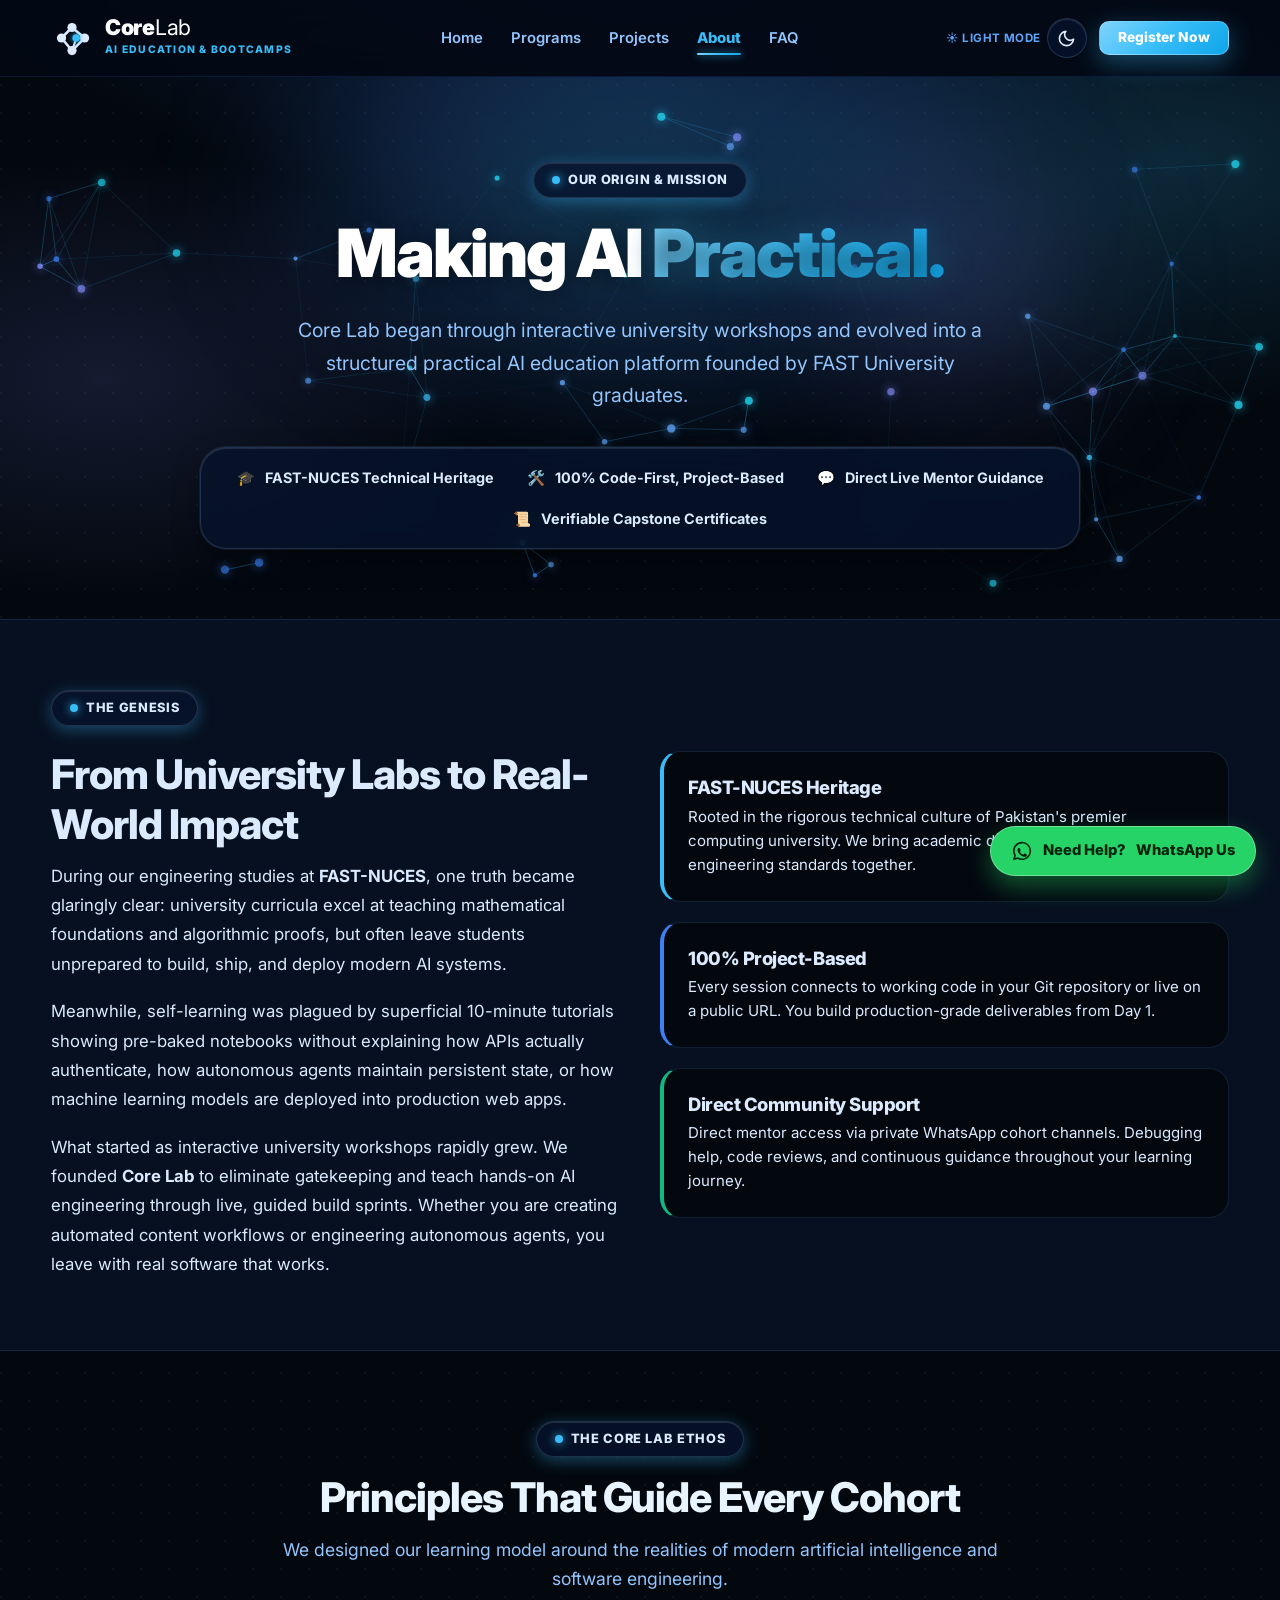
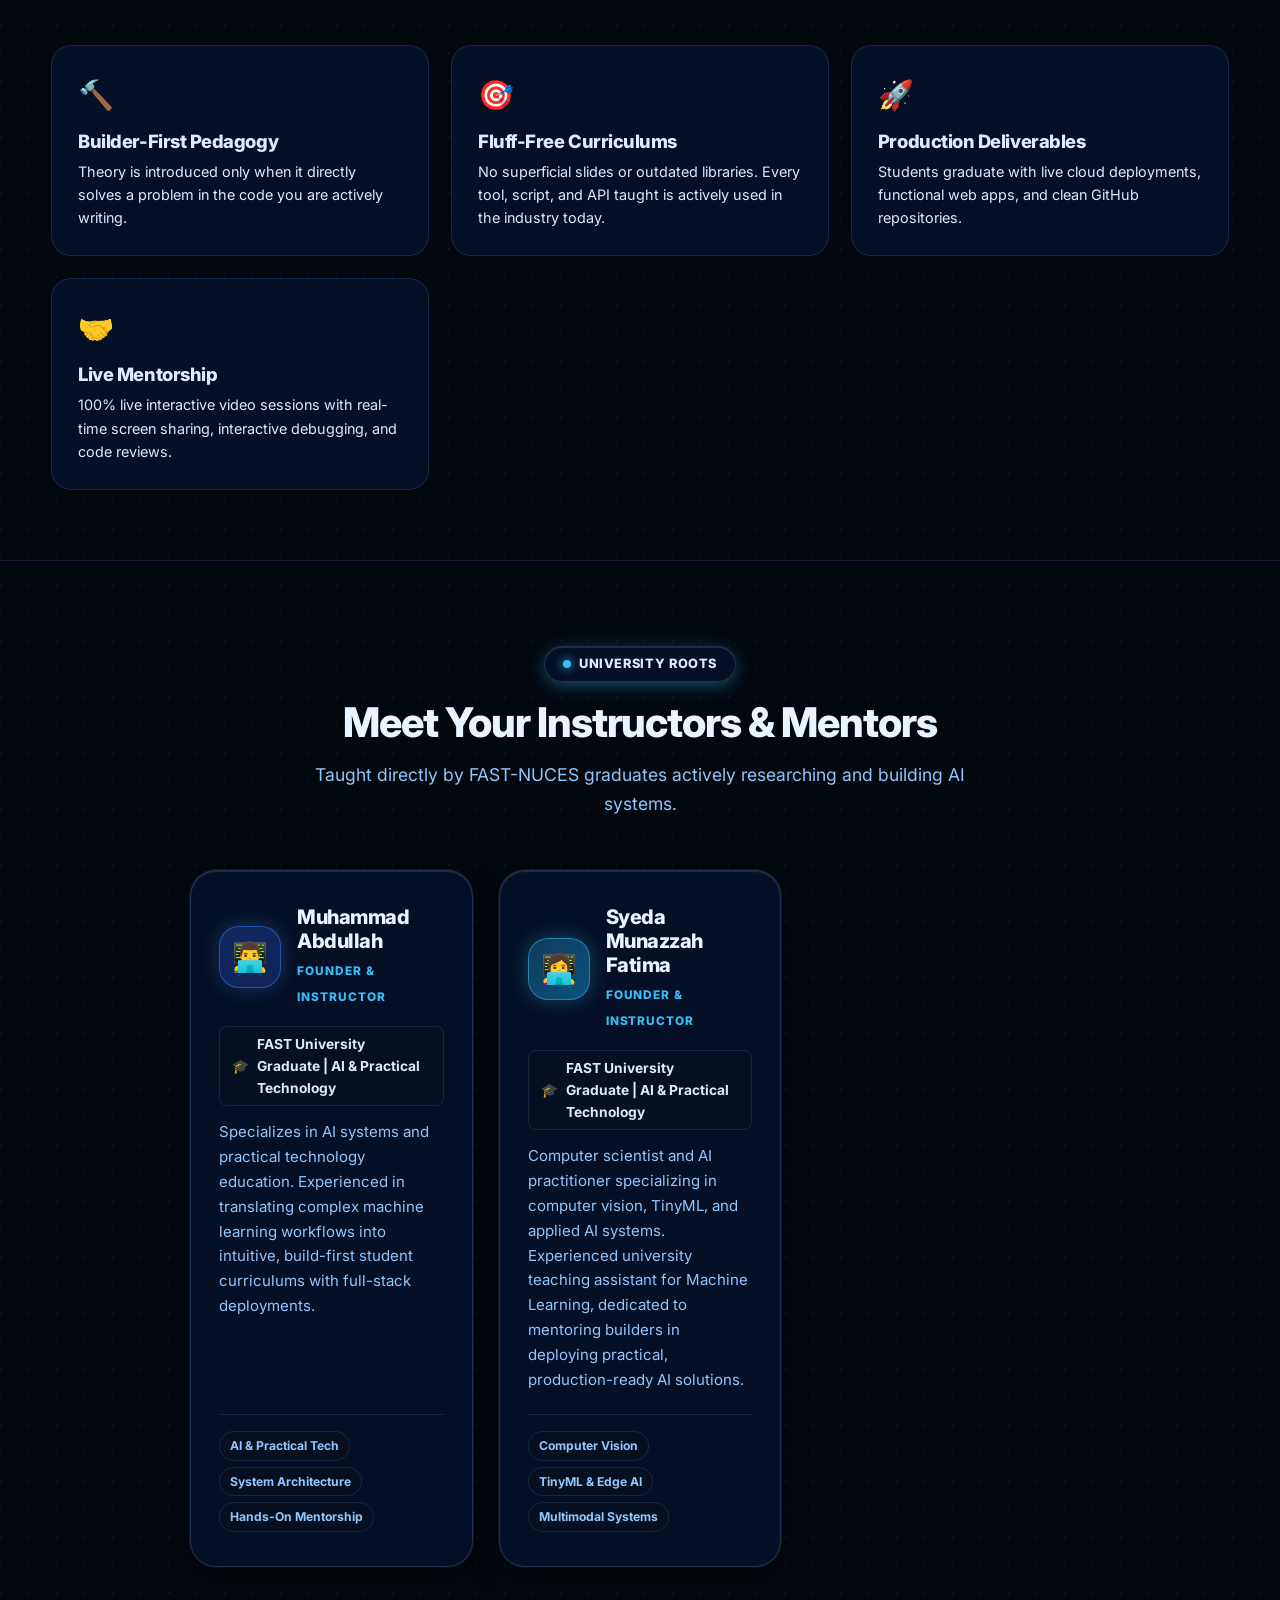
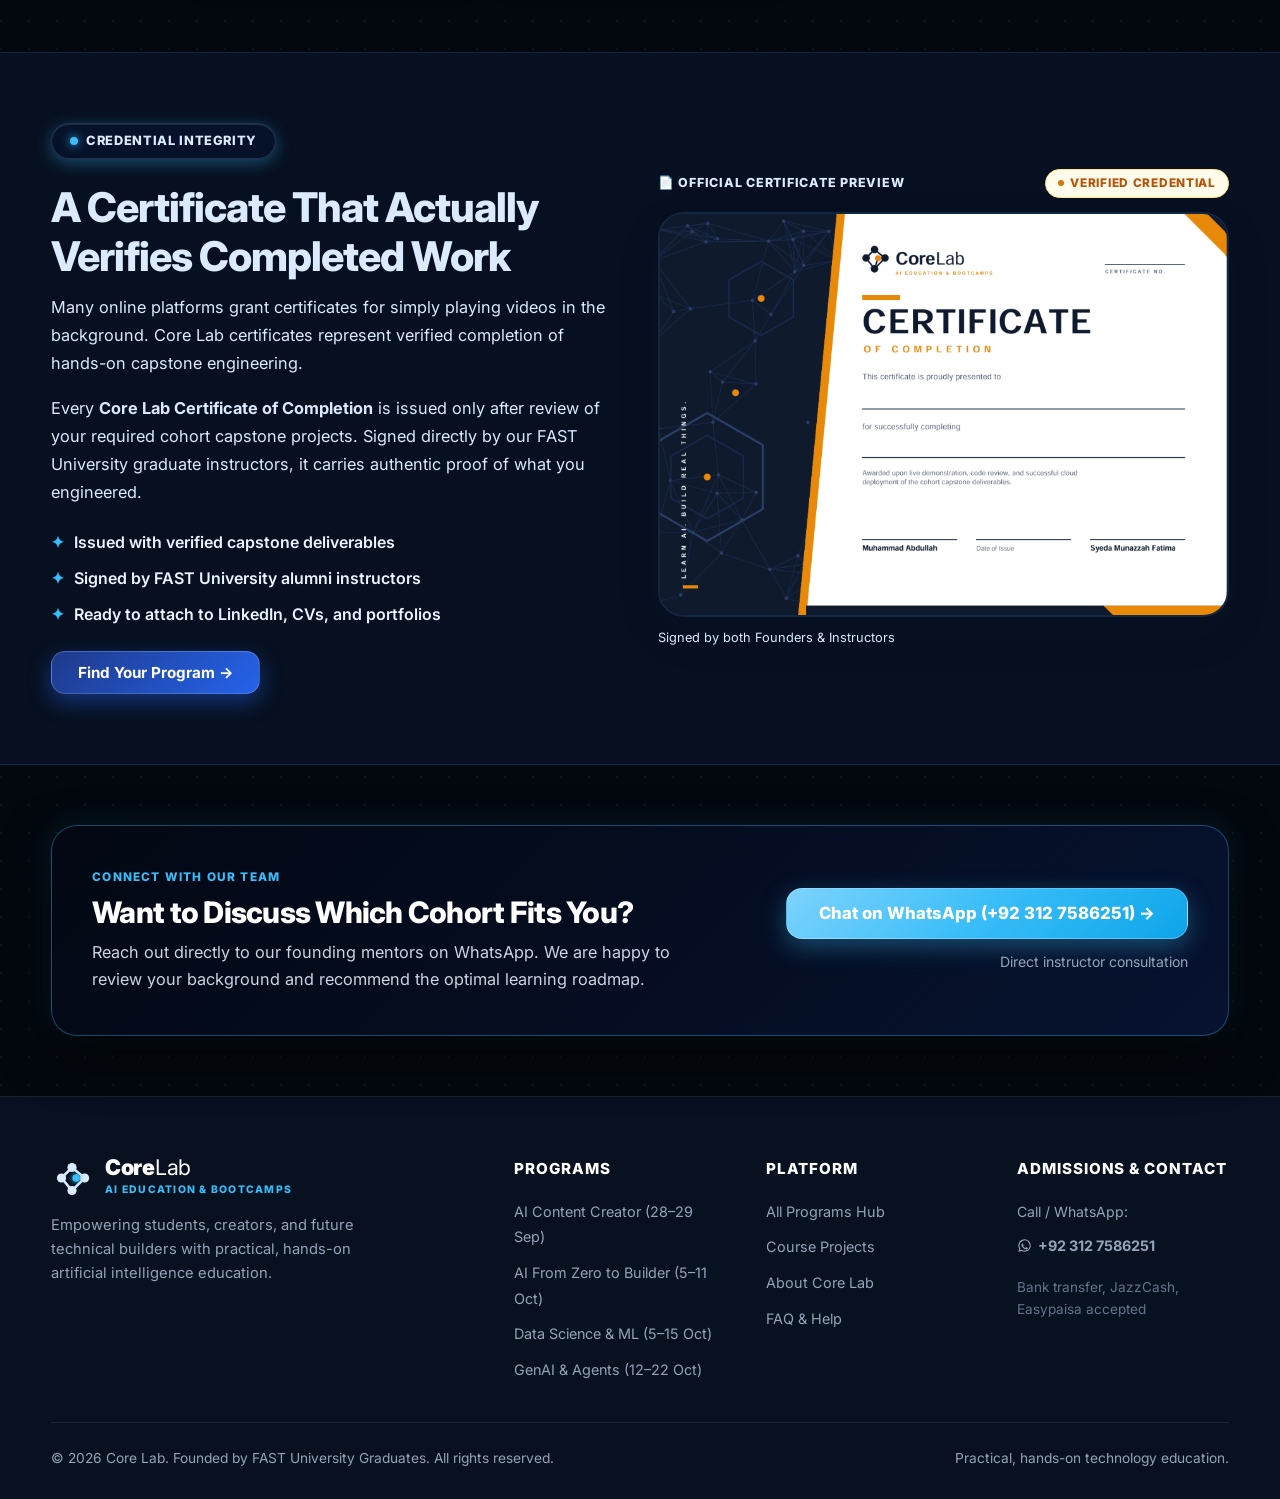
==== commit 9c18c768: "Add files via upload" ====
--- a/about.html
+++ b/about.html
@@ -1,4 +1,4 @@
-<!DOCTYPE html>
+﻿<!DOCTYPE html>
 <html lang="en" data-theme="dark">
 <head>
   <meta charset="UTF-8">
@@ -46,10 +46,16 @@
       </nav>
 
       <div class="nav-actions">
-        <button class="theme-toggle-btn" aria-label="Toggle theme">
-          <svg class="moon-icon" viewBox="0 0 24 24" fill="none" stroke="currentColor" stroke-width="2" stroke-linecap="round" stroke-linejoin="round"><path d="M21 12.79A9 9 0 1 1 11.21 3 7 7 0 0 0 21 12.79z"/></svg>
-          <svg class="sun-icon" viewBox="0 0 24 24" fill="none" stroke="currentColor" stroke-width="2" stroke-linecap="round" stroke-linejoin="round"><circle cx="12" cy="12" r="5"/><line x1="12" y1="1" x2="12" y2="3"/><line x1="12" y1="21" x2="12" y2="23"/><line x1="4.22" y1="4.22" x2="5.64" y2="5.64"/><line x1="18.36" y1="18.36" x2="19.78" y2="19.78"/><line x1="1" y1="12" x2="3" y2="12"/><line x1="21" y1="12" x2="23" y2="12"/><line x1="4.22" y1="19.78" x2="5.64" y2="18.36"/><line x1="18.36" y1="5.64" x2="19.78" y2="4.22"/></svg>
-        </button>
+        <div class="theme-toggle-wrap">
+          <span class="theme-toggle-hint">
+            <span class="hint-dark">🌙 Dark Mode</span>
+            <span class="hint-light">☀️ Light Mode</span>
+          </span>
+          <button class="theme-toggle-btn" aria-label="Toggle theme">
+            <svg class="moon-icon" viewBox="0 0 24 24" fill="none" stroke="currentColor" stroke-width="2" stroke-linecap="round" stroke-linejoin="round"><path d="M21 12.79A9 9 0 1 1 11.21 3 7 7 0 0 0 21 12.79z"/></svg>
+            <svg class="sun-icon" viewBox="0 0 24 24" fill="none" stroke="currentColor" stroke-width="2" stroke-linecap="round" stroke-linejoin="round"><circle cx="12" cy="12" r="5"/><line x1="12" y1="1" x2="12" y2="3"/><line x1="12" y1="21" x2="12" y2="23"/><line x1="4.22" y1="4.22" x2="5.64" y2="5.64"/><line x1="18.36" y1="18.36" x2="19.78" y2="19.78"/><line x1="1" y1="12" x2="3" y2="12"/><line x1="21" y1="12" x2="23" y2="12"/><line x1="4.22" y1="19.78" x2="5.64" y2="18.36"/><line x1="18.36" y1="5.64" x2="19.78" y2="4.22"/></svg>
+          </button>
+        </div>
         <a href="programs.html" class="btn btn-gold btn-sm btn-header">Register Now</a>
         <button class="mobile-toggle" aria-label="Toggle navigation menu" aria-expanded="false">
           <svg viewBox="0 0 24 24" fill="none" stroke="currentColor" stroke-width="2" stroke-linecap="round"><line x1="3" y1="12" x2="21" y2="12"></line><line x1="3" y1="6" x2="21" y2="6"></line><line x1="3" y1="18" x2="21" y2="18"></line></svg>
@@ -349,6 +355,7 @@
         <div>
           <div class="footer-col-title">Programs</div>
           <ul class="footer-nav-list">
+            <li><a href="ai-content-creator.html">AI Content Creator (28–29 Sep)</a></li>
             <li><a href="ai-from-zero-to-builder.html">AI From Zero to Builder (5–11 Oct)</a></li>
             <li><a href="data-science-machine-learning.html">Data Science & ML (5–15 Oct)</a></li>
             <li><a href="generative-ai-agents.html">GenAI & Agents (12–22 Oct)</a></li>
@@ -395,5 +402,6 @@
   </a>
 
   <script src="assets/js/main.js"></script>
+  <script src="assets/js/robot-guide.js"></script>
 </body>
 </html>
--- a/assets/css/style.css
+++ b/assets/css/style.css
@@ -7,43 +7,43 @@
   /* Theme Identity */
   --theme-mode: 'dark';
 
-  /* Deep Space Obsidian Neutrals (Default Dark Theme) */
-  --bg-main: #060913;
-  --bg-alt: #0b1220;
-  --bg-card: rgba(13, 21, 38, 0.72);
-  --bg-card-hover: rgba(18, 30, 54, 0.85);
-  --bg-card-solid: #0d1728;
+  /* Deep Blue Navy Dark Theme */
+  --bg-main: #03080f;
+  --bg-alt: #071020;
+  --bg-card: rgba(7, 20, 45, 0.78);
+  --bg-card-hover: rgba(10, 28, 60, 0.90);
+  --bg-card-solid: #081428;
   
   /* Text & Inks */
-  --core-navy: #f8fafc;
+  --core-navy: #e8f4ff;
   --text-heading: #ffffff;
-  --ink: #f1f5f9;
-  --ink-secondary: #94a3b8;
-  --muted: #64748b;
-  --muted-light: #475569;
+  --ink: #dbeafe;
+  --ink-secondary: #93c5fd;
+  --muted: #60a5fa;
+  --muted-light: #3b82f6;
   
   /* Glassmorphism & Specular Highlights */
-  --line: rgba(255, 255, 255, 0.09);
-  --line-light: rgba(255, 255, 255, 0.05);
-  --glass-border: rgba(255, 255, 255, 0.12);
-  --glass-border-hover: rgba(245, 158, 11, 0.45);
-  --glass-specular: inset 0 1px 1px 0 rgba(255, 255, 255, 0.14);
-  --glass-bg: rgba(13, 21, 38, 0.65);
+  --line: rgba(96, 165, 250, 0.15);
+  --line-light: rgba(147, 197, 253, 0.08);
+  --glass-border: rgba(147, 197, 253, 0.18);
+  --glass-border-hover: rgba(59, 130, 246, 0.55);
+  --glass-specular: inset 0 1px 1px 0 rgba(255, 255, 255, 0.12);
+  --glass-bg: rgba(7, 20, 45, 0.70);
   --glass-blur: blur(18px);
   
   /* Header & Navigation */
-  --header-bg: rgba(6, 9, 19, 0.82);
-  --header-border: rgba(255, 255, 255, 0.08);
+  --header-bg: rgba(3, 8, 20, 0.88);
+  --header-border: rgba(59, 130, 246, 0.14);
   --brand-color: #ffffff;
-  --brand-logo-stroke: #f8fafc;
-
-  /* Warm Radiant Amber Gold Identity Accent (Builder Track) */
-  --gold: #f59e0b;
-  --gold-hover: #d97706;
-  --gold-light: rgba(245, 158, 11, 0.14);
-  --gold-border: rgba(245, 158, 11, 0.35);
-  --gold-glow: rgba(245, 158, 11, 0.35);
-  --gold-gradient: linear-gradient(135deg, #fbbf24 0%, #f59e0b 50%, #d97706 100%);
+  --brand-logo-stroke: #dbeafe;
+
+  /* Sky Blue / Cyan Accent (Primary) — replaces gold */
+  --gold: #38bdf8;
+  --gold-hover: #0ea5e9;
+  --gold-light: rgba(56, 189, 248, 0.14);
+  --gold-border: rgba(56, 189, 248, 0.35);
+  --gold-glow: rgba(56, 189, 248, 0.35);
+  --gold-gradient: linear-gradient(135deg, #7dd3fc 0%, #38bdf8 50%, #0ea5e9 100%);
 
   /* Electric Cobalt / Blue Identity (Technical & Creator Track) */
   --blue: #3b82f6;
@@ -53,26 +53,26 @@
   --blue-glow: rgba(59, 130, 246, 0.35);
   --blue-gradient: linear-gradient(135deg, #60a5fa 0%, #3b82f6 50%, #1d4ed8 100%);
 
-  /* Technical Cyber Violet / Purple Identity (Advanced AI & Agents Track) */
-  --purple: #a855f7;
-  --purple-dark: #7c3aed;
-  --purple-light: rgba(168, 85, 247, 0.14);
-  --purple-border: rgba(168, 85, 247, 0.35);
-  --purple-glow: rgba(168, 85, 247, 0.35);
-  --purple-gradient: linear-gradient(135deg, #c084fc 0%, #a855f7 50%, #7c3aed 100%);
+  /* Indigo / Deep Blue Identity (Advanced Track) — replaces purple */
+  --purple: #818cf8;
+  --purple-dark: #6366f1;
+  --purple-light: rgba(129, 140, 248, 0.14);
+  --purple-border: rgba(129, 140, 248, 0.35);
+  --purple-glow: rgba(129, 140, 248, 0.35);
+  --purple-gradient: linear-gradient(135deg, #a5b4fc 0%, #818cf8 50%, #6366f1 100%);
 
   /* Data Teal / Cyan (Data Science Accent) */
-  --teal: #14b8a6;
-  --teal-light: rgba(20, 184, 166, 0.14);
-  --teal-border: rgba(20, 184, 166, 0.35);
-  --teal-glow: rgba(20, 184, 166, 0.35);
-
-  /* Ambient Mesh & Glows */
+  --teal: #22d3ee;
+  --teal-light: rgba(34, 211, 238, 0.14);
+  --teal-border: rgba(34, 211, 238, 0.35);
+  --teal-glow: rgba(34, 211, 238, 0.35);
+
+  /* Ambient Mesh & Glows — blue-toned */
   --body-bg-gradient: 
-    radial-gradient(ellipse 90% 55% at 50% -80px, rgba(245, 158, 11, 0.16) 0%, transparent 60%),
-    radial-gradient(ellipse 65% 50% at 92% 18%, rgba(59, 130, 246, 0.16) 0%, transparent 55%),
-    radial-gradient(ellipse 55% 45% at 8% 42%, rgba(168, 85, 247, 0.14) 0%, transparent 55%),
-    radial-gradient(circle at 1px 1px, rgba(255, 255, 255, 0.05) 1.2px, transparent 0);
+    radial-gradient(ellipse 90% 55% at 50% -80px, rgba(59, 130, 246, 0.22) 0%, transparent 60%),
+    radial-gradient(ellipse 65% 50% at 92% 18%, rgba(56, 189, 248, 0.18) 0%, transparent 55%),
+    radial-gradient(ellipse 55% 45% at 8% 42%, rgba(129, 140, 248, 0.14) 0%, transparent 55%),
+    radial-gradient(circle at 1px 1px, rgba(147, 197, 253, 0.06) 1.2px, transparent 0);
 
   /* Elevation Shadows */
   --shadow-xs: 0 1px 3px rgba(0, 0, 0, 0.3);
@@ -81,7 +81,7 @@
   --shadow-lg: 0 20px 48px rgba(0, 0, 0, 0.65);
   --shadow-xl: 0 28px 64px rgba(0, 0, 0, 0.8);
   --shadow-card: 0 12px 30px -6px rgba(0, 0, 0, 0.6), 0 0 0 1px rgba(255, 255, 255, 0.08);
-  --shadow-card-hover: 0 20px 44px -8px rgba(0, 0, 0, 0.75), 0 0 30px rgba(245, 158, 11, 0.25);
+  --shadow-card-hover: 0 20px 44px -8px rgba(0, 0, 0, 0.75), 0 0 30px rgba(56, 189, 248, 0.28);
 
   /* Transitions */
   --transition-fast: 0.18s cubic-bezier(0.16, 1, 0.3, 1);
@@ -112,67 +112,79 @@
    ========================================================================== */
 [data-theme="light"] {
   --theme-mode: 'light';
-  --bg-main: #f8fafc;
-  --bg-alt: #f1f5f9;
-  --bg-card: rgba(255, 255, 255, 0.92);
-  --bg-card-hover: #ffffff;
-  --bg-card-solid: #ffffff;
+
+  /* Warm Parchment & White Backgrounds */
+  --bg-main: #faf8f5;
+  --bg-alt: #f3ede4;
+  --bg-card: rgba(255, 253, 249, 0.96);
+  --bg-card-hover: #fffdf9;
+  --bg-card-solid: #fffdf9;
   
-  --core-navy: #0e1b2e;
-  --text-heading: #0e1b2e;
-  --ink: #0f172a;
-  --ink-secondary: #334155;
-  --muted: #64748b;
-  --muted-light: #94a3b8;
+  /* Deep Ink — dark navy-slate for headings, warm brown for body */
+  --core-navy: #1a1a2e;
+  --text-heading: #1a1a2e;
+  --ink: #2d2416;
+  --ink-secondary: #5c4a32;
+  --muted: #8b6e4e;
+  --muted-light: #b89a7a;
   
-  --line: #e2e8f0;
-  --line-light: #f1f5f9;
-  --glass-border: rgba(203, 213, 225, 0.85);
-  --glass-border-hover: rgba(217, 119, 6, 0.45);
-  --glass-specular: inset 0 1px 1px 0 rgba(255, 255, 255, 0.9);
-  --glass-bg: rgba(255, 255, 255, 0.88);
+  /* Dividers & Borders — warm sand */
+  --line: #e8d9c4;
+  --line-light: #f0e8da;
+  --glass-border: rgba(180, 140, 90, 0.35);
+  --glass-border-hover: rgba(194, 90, 45, 0.50);
+  --glass-specular: inset 0 1px 1px 0 rgba(255, 255, 255, 0.98);
+  --glass-bg: rgba(255, 253, 249, 0.92);
   
-  --header-bg: rgba(255, 255, 255, 0.92);
-  --header-border: #e2e8f0;
-  --brand-color: #0e1b2e;
-  --brand-logo-stroke: #0e1b2e;
+  /* Header — warm off-white with sand border */
+  --header-bg: rgba(250, 248, 245, 0.97);
+  --header-border: #e8d9c4;
+  --brand-color: #1a1a2e;
+  --brand-logo-stroke: #1a1a2e;
   
-  --gold: #d97706;
-  --gold-hover: #b45309;
-  --gold-light: #fffbeb;
-  --gold-border: #fde68a;
+  /* Terracotta / Burnt Orange — Primary Accent (replaces gold/sky-blue) */
+  --gold: #c2521a;
+  --gold-hover: #a8420e;
+  --gold-light: #fdf0e8;
+  --gold-border: #f0bfa0;
   --gold-glow: transparent;
-  --gold-gradient: linear-gradient(135deg, #d97706 0%, #b45309 100%);
-  
-  --blue: #2563eb;
-  --blue-dark: #1d4ed8;
+  --gold-gradient: linear-gradient(135deg, #e07040 0%, #c2521a 60%, #a8420e 100%);
+
+  /* Royal Blue — Core Blue Identity */
+  --blue: #1d4ed8;
+  --blue-dark: #1e40af;
   --blue-light: #eff6ff;
   --blue-border: #bfdbfe;
   --blue-glow: transparent;
   --blue-gradient: linear-gradient(135deg, #3b82f6 0%, #1d4ed8 100%);
-  
-  --purple: #7c3aed;
-  --purple-dark: #6d28d9;
-  --purple-light: #f5f3ff;
-  --purple-border: #ddd6fe;
+
+  /* Warm Indigo / Brown-Violet — Advanced Track */
+  --purple: #5b3fa0;
+  --purple-dark: #4a3182;
+  --purple-light: #f0ecf9;
+  --purple-border: #cfc0ea;
   --purple-glow: transparent;
-  --purple-gradient: linear-gradient(135deg, #8b5cf6 0%, #6d28d9 100%);
-  
-  --teal: #0d9488;
-  --teal-light: #f0fdfa;
-  --teal-border: #99f6e4;
+  --purple-gradient: linear-gradient(135deg, #8b6fc4 0%, #5b3fa0 60%, #4a3182 100%);
+
+  /* Forest Green — Data Science Accent */
+  --teal: #2d7a4f;
+  --teal-light: #edf7f1;
+  --teal-border: #a7d9be;
   --teal-glow: transparent;
-  
+
+  /* Subtle warm dot-grid background */
   --body-bg-gradient: 
-    radial-gradient(circle at 1px 1px, rgba(15, 23, 42, 0.045) 1.2px, transparent 0);
-  
-  --shadow-xs: 0 1px 3px rgba(15, 23, 42, 0.04);
-  --shadow-sm: 0 4px 12px rgba(15, 23, 42, 0.05);
-  --shadow-md: 0 12px 30px rgba(15, 23, 42, 0.07);
-  --shadow-lg: 0 20px 45px rgba(15, 23, 42, 0.1);
-  --shadow-xl: 0 28px 60px rgba(15, 23, 42, 0.14);
-  --shadow-card: 0 8px 24px -4px rgba(15, 23, 42, 0.06), 0 1px 3px rgba(15, 23, 42, 0.03);
-  --shadow-card-hover: 0 20px 42px -10px rgba(15, 23, 42, 0.12), 0 0 0 1px rgba(217, 119, 6, 0.2);
+    radial-gradient(ellipse 70% 45% at 50% -40px, rgba(194, 82, 26, 0.07) 0%, transparent 65%),
+    radial-gradient(circle at 1px 1px, rgba(139, 110, 78, 0.06) 1.2px, transparent 0);
+
+  /* Warm-tinted shadows */
+  --shadow-xs: 0 1px 3px rgba(45, 36, 22, 0.07);
+  --shadow-sm: 0 4px 12px rgba(45, 36, 22, 0.09);
+  --shadow-md: 0 12px 30px rgba(45, 36, 22, 0.10);
+  --shadow-lg: 0 20px 45px rgba(45, 36, 22, 0.13);
+  --shadow-xl: 0 28px 60px rgba(45, 36, 22, 0.17);
+  --shadow-card: 0 6px 20px -4px rgba(45, 36, 22, 0.10), 0 1px 3px rgba(45, 36, 22, 0.05);
+  --shadow-card-hover: 0 18px 40px -8px rgba(45, 36, 22, 0.18), 0 0 0 1px rgba(194, 82, 26, 0.18);
 }
 
 /* ==========================================================================
@@ -259,7 +271,7 @@
 .text-navy { color: var(--core-navy) !important; }
 
 .gradient-gold {
-  background: linear-gradient(135deg, #fbbf24 0%, #f59e0b 50%, #ea580c 100%);
+  background: linear-gradient(135deg, #7dd3fc 0%, #38bdf8 50%, #0ea5e9 100%);
   -webkit-background-clip: text;
   -webkit-text-fill-color: transparent;
   display: inline-block;
@@ -273,7 +285,7 @@
 }
 
 .gradient-purple {
-  background: linear-gradient(135deg, #c084fc 0%, #a855f7 50%, #7c3aed 100%);
+  background: linear-gradient(135deg, #a5b4fc 0%, #818cf8 50%, #6366f1 100%);
   -webkit-background-clip: text;
   -webkit-text-fill-color: transparent;
   display: inline-block;
@@ -360,29 +372,29 @@
   background: linear-gradient(135deg, #1e3a8a 0%, #2563eb 100%);
   color: #ffffff;
   border: 1px solid rgba(255, 255, 255, 0.18);
-  box-shadow: 0 8px 22px rgba(37, 99, 235, 0.35);
+  box-shadow: 0 8px 22px rgba(37, 99, 235, 0.45);
 }
 
 [data-theme="light"] .btn-primary {
-  background: #0e1b2e;
+  background: linear-gradient(135deg, #c2521a 0%, #e07040 100%);
   color: #ffffff;
-  box-shadow: 0 8px 20px rgba(14, 27, 46, 0.22);
+  box-shadow: 0 8px 20px rgba(194, 82, 26, 0.32);
 }
 
 .btn-primary:hover {
   filter: brightness(1.1);
-  box-shadow: 0 12px 28px rgba(37, 99, 235, 0.5);
+  box-shadow: 0 12px 28px rgba(37, 99, 235, 0.6);
   color: #ffffff;
 }
 
 [data-theme="light"] .btn-primary:hover {
-  background: #172a44;
-  box-shadow: 0 12px 26px rgba(14, 27, 46, 0.32);
+  background: linear-gradient(135deg, #a8420e 0%, #c2521a 100%);
+  box-shadow: 0 12px 26px rgba(194, 82, 26, 0.45);
 }
 
 .btn-gold {
   background: var(--gold-gradient);
-  color: #060913; /* High contrast dark on glowing gold */
+  color: #ffffff;
   font-weight: 800;
   border: 1px solid rgba(255, 255, 255, 0.25);
   box-shadow: 0 8px 24px var(--gold-glow);
@@ -393,7 +405,7 @@
 }
 
 .btn-gold:hover {
-  box-shadow: 0 12px 30px rgba(245, 158, 11, 0.55);
+  box-shadow: 0 12px 30px rgba(56, 189, 248, 0.55);
   transform: translateY(-2px);
   filter: brightness(1.08);
 }
@@ -418,7 +430,7 @@
 }
 
 .btn-purple:hover {
-  box-shadow: 0 12px 28px rgba(168, 85, 247, 0.5);
+  box-shadow: 0 12px 28px rgba(99, 102, 241, 0.5);
   color: white;
 }
 
@@ -431,10 +443,10 @@
 }
 
 .btn-outline:hover {
-  border-color: var(--gold);
-  color: var(--gold);
-  background: rgba(245, 158, 11, 0.08);
-  box-shadow: 0 0 20px var(--gold-glow);
+  border-color: var(--blue);
+  color: var(--blue);
+  background: rgba(59, 130, 246, 0.10);
+  box-shadow: 0 0 20px var(--blue-glow);
 }
 
 .btn-outline-gold {
@@ -478,7 +490,7 @@
 
 header.scrolled {
   box-shadow: 0 4px 25px rgba(0, 0, 0, 0.35);
-  border-bottom-color: rgba(245, 158, 11, 0.2);
+  border-bottom-color: rgba(56, 189, 248, 0.25);
 }
 
 .navbar {
@@ -621,10 +633,10 @@
 }
 
 .theme-toggle-btn:hover {
-  border-color: var(--gold);
-  color: var(--gold);
+  border-color: var(--blue);
+  color: var(--blue);
   transform: rotate(15deg) scale(1.05);
-  box-shadow: 0 0 16px var(--gold-glow);
+  box-shadow: 0 0 16px var(--blue-glow);
 }
 
 .theme-toggle-btn svg {
@@ -661,7 +673,7 @@
 
 .mobile-toggle:hover {
   background: var(--bg-alt);
-  border-color: var(--gold);
+  border-color: var(--blue);
 }
 
 .mobile-toggle svg {
@@ -719,8 +731,8 @@
 
 .mobile-drawer a:hover,
 .mobile-drawer a.active {
-  background: var(--gold-light);
-  color: var(--gold);
+  background: var(--blue-light);
+  color: var(--blue);
 }
 
 .mobile-drawer-theme-row {
@@ -755,7 +767,7 @@
   width: 820px;
   max-width: 95vw;
   height: 440px;
-  background: radial-gradient(ellipse at center, rgba(245, 158, 11, 0.22) 0%, rgba(59, 130, 246, 0.16) 45%, transparent 70%);
+  background: radial-gradient(ellipse at center, rgba(56, 189, 248, 0.28) 0%, rgba(59, 130, 246, 0.20) 45%, transparent 70%);
   filter: blur(65px);
   pointer-events: none;
   z-index: 0;
@@ -768,7 +780,7 @@
   right: 5%;
   width: 500px;
   height: 340px;
-  background: radial-gradient(circle, rgba(168, 85, 247, 0.18) 0%, transparent 65%);
+  background: radial-gradient(circle, rgba(129, 140, 248, 0.20) 0%, transparent 65%);
   filter: blur(55px);
   pointer-events: none;
   z-index: 0;
@@ -783,7 +795,7 @@
   bottom: 0;
   pointer-events: none;
   z-index: 0;
-  opacity: 0.85;
+  opacity: 1;
 }
 
 .hero-canvas {
@@ -879,7 +891,7 @@
 }
 
 [data-theme="dark"] .hero h1 span.gradient-gold {
-  filter: drop-shadow(0 0 14px rgba(245, 158, 11, 0.28));
+  filter: drop-shadow(0 0 14px rgba(56, 189, 248, 0.32));
 }
 
 [data-theme="light"] .hero h1 span.gradient-gold,
@@ -898,11 +910,31 @@
 }
 
 [data-theme="light"] .hero-pill {
-  box-shadow: 0 1px 3px rgba(15, 23, 42, 0.05) !important;
+  box-shadow: 0 1px 4px rgba(45, 36, 22, 0.08) !important;
+}
+
+[data-theme="light"] .hero-pill-gold {
+  background: #fdf0e8;
+  color: #c2521a;
+  border-color: #f0bfa0;
+}
+
+[data-theme="light"] .hero-pill-purple {
+  background: #f0ecf9;
+  color: #5b3fa0;
+  border-color: #cfc0ea;
+}
+
+[data-theme="light"] .hero-pill-blue {
+  background: #eff6ff;
+  color: #1d4ed8;
+  border-color: #bfdbfe;
 }
 
 [data-theme="light"] .section-badge {
-  box-shadow: 0 1px 3px rgba(15, 23, 42, 0.05) !important;
+  background: rgba(255, 253, 249, 0.97);
+  border-color: #e8d9c4;
+  box-shadow: 0 2px 8px rgba(45, 36, 22, 0.08) !important;
 }
 
 [data-theme="light"] .section-badge .dot {
@@ -1015,9 +1047,12 @@
   transition: background var(--transition-base);
 }
 
-.course-card[data-category="builder"]::before,
-.course-card.is-next-up::before {
+.course-card[data-category="builder"]::before {
   background: var(--gold-gradient);
+}
+
+.course-card[data-category="creator"]::before {
+  background: var(--blue-gradient);
 }
 
 .course-card[data-category="technical"]::before {
@@ -1036,7 +1071,12 @@
 
 /* Next Up Highlight Card */
 .course-card.is-next-up {
-  border-color: rgba(245, 158, 11, 0.6);
+  border-color: rgba(37, 99, 235, 0.7);
+  box-shadow: 0 16px 40px rgba(37, 99, 235, 0.28), var(--glass-specular);
+}
+
+.course-card.is-next-up.is-builder-next {
+  border-color: rgba(56, 189, 248, 0.6);
   box-shadow: 0 16px 40px var(--gold-glow), var(--glass-specular);
 }
 
@@ -1045,7 +1085,7 @@
   top: 18px;
   right: 18px;
   background: var(--gold-gradient);
-  color: #060913;
+  color: #ffffff;
   font-size: 0.72rem;
   font-weight: 900;
   letter-spacing: 0.08em;
@@ -1055,9 +1095,15 @@
   display: inline-flex;
   align-items: center;
   gap: 6px;
-  box-shadow: 0 4px 16px rgba(245, 158, 11, 0.45);
+  box-shadow: 0 4px 16px rgba(56, 189, 248, 0.45);
   animation: pulse-glow 2.5s infinite;
   z-index: 2;
+}
+
+.next-up-ribbon.ribbon-blue {
+  background: linear-gradient(135deg, #1d4ed8, #2563eb);
+  color: #ffffff;
+  box-shadow: 0 4px 16px rgba(37, 99, 235, 0.45);
 }
 
 @keyframes pulse-glow {
@@ -1236,7 +1282,7 @@
   height: 24px;
   border-radius: 50%;
   background: var(--gold-gradient);
-  color: #060913;
+  color: #ffffff;
   display: inline-flex;
   align-items: center;
   justify-content: center;
@@ -1691,33 +1737,33 @@
 }
 
 .avatar-gold {
-  background: linear-gradient(135deg, rgba(245, 158, 11, 0.3), rgba(180, 83, 9, 0.5));
-  border: 1.5px solid rgba(245, 158, 11, 0.5);
-  box-shadow: 0 0 20px rgba(245, 158, 11, 0.3);
+  background: linear-gradient(135deg, rgba(56, 189, 248, 0.25), rgba(14, 165, 233, 0.45));
+  border: 1.5px solid rgba(56, 189, 248, 0.5);
+  box-shadow: 0 0 20px rgba(56, 189, 248, 0.3);
 }
 
 .avatar-purple {
-  background: linear-gradient(135deg, rgba(168, 85, 247, 0.3), rgba(109, 40, 217, 0.5));
-  border: 1.5px solid rgba(168, 85, 247, 0.5);
-  box-shadow: 0 0 20px rgba(168, 85, 247, 0.3);
+  background: linear-gradient(135deg, rgba(99, 102, 241, 0.25), rgba(79, 70, 229, 0.45));
+  border: 1.5px solid rgba(99, 102, 241, 0.5);
+  box-shadow: 0 0 20px rgba(99, 102, 241, 0.3);
 }
 
 [data-theme="light"] .avatar-blue {
   background: #eff6ff;
   border: 1px solid #bfdbfe;
-  box-shadow: 0 4px 12px rgba(37, 99, 235, 0.1);
+  box-shadow: 0 4px 12px rgba(29, 78, 216, 0.10);
 }
 
 [data-theme="light"] .avatar-gold {
-  background: #fffbeb;
-  border: 1px solid #fde68a;
-  box-shadow: 0 4px 12px rgba(217, 119, 6, 0.1);
+  background: #fdf0e8;
+  border: 1px solid #f0bfa0;
+  box-shadow: 0 4px 12px rgba(194, 82, 26, 0.10);
 }
 
 [data-theme="light"] .avatar-purple {
-  background: #f5f3ff;
-  border: 1px solid #ddd6fe;
-  box-shadow: 0 4px 12px rgba(124, 58, 237, 0.1);
+  background: #f0ecf9;
+  border: 1px solid #cfc0ea;
+  box-shadow: 0 4px 12px rgba(91, 63, 160, 0.10);
 }
 
 .mentor-title-box h3 {
@@ -1817,7 +1863,7 @@
 
 .faq-cat-btn.active, .prog-filter-btn.active, .project-filter-btn.active {
   background: var(--gold-gradient) !important;
-  color: #060913 !important;
+  color: #ffffff !important;
   border-color: transparent !important;
   font-weight: 800;
   box-shadow: 0 4px 16px var(--gold-glow) !important;
@@ -1888,7 +1934,7 @@
 .faq-item.active .faq-toggle-btn {
   transform: rotate(45deg);
   background: var(--gold);
-  color: #060913;
+  color: #ffffff;
 }
 
 .faq-answer {
@@ -1930,15 +1976,15 @@
 }
 
 .reg-outcome-card.bg-dark-navy {
-  background: linear-gradient(135deg, rgba(13, 21, 38, 0.95) 0%, rgba(20, 32, 58, 0.92) 100%);
-  border: 1px solid rgba(245, 158, 11, 0.35);
-  box-shadow: 0 20px 50px rgba(0, 0, 0, 0.7), 0 0 30px rgba(245, 158, 11, 0.12);
+  background: linear-gradient(135deg, rgba(3, 8, 20, 0.95) 0%, rgba(7, 20, 50, 0.92) 100%);
+  border: 1px solid rgba(56, 189, 248, 0.35);
+  box-shadow: 0 20px 50px rgba(0, 0, 0, 0.7), 0 0 30px rgba(56, 189, 248, 0.12);
 }
 
 [data-theme="light"] .reg-outcome-card.bg-dark-navy {
-  background: linear-gradient(135deg, #fefce8 0%, #fffbeb 50%, #fef3c7 100%);
-  border: 1.5px solid rgba(217, 119, 6, 0.3);
-  box-shadow: 0 8px 30px rgba(217, 119, 6, 0.1);
+  background: linear-gradient(135deg, #fdf0e8 0%, #fae4d0 50%, #f5ceb0 100%);
+  border: 1.5px solid rgba(194, 82, 26, 0.28);
+  box-shadow: 0 8px 30px rgba(194, 82, 26, 0.10);
 }
 
 .reg-outcome-card h3 {
@@ -2565,7 +2611,7 @@
 
 .faq-item.active .faq-icon-toggle {
   transform: rotate(180deg);
-  background: rgba(217, 119, 6, 0.15);
+  background: rgba(59, 130, 246, 0.15);
 }
 
 .faq-answer {
@@ -2663,3 +2709,476 @@
 [data-theme="dark"] section[style*="background: white"] p {
   color: var(--ink) !important;
 }
+
+/* ==========================================================================
+   LIGHT THEME — Rich Warm Palette Overrides
+   Palette:
+     Terracotta  #c2521a / #e07040  (primary accent)
+     Warm Brown  #2d2416 / #5c4a32  (text / ink)
+     Royal Blue  #1d4ed8 / #3b82f6  (creator/builder track)
+     Forest Green #2d7a4f / #3d9a65 (data science track)
+     Warm Indigo  #5b3fa0 / #8b6fc4  (AI/agents track)
+     Sand/Parchment backgrounds
+   ========================================================================== */
+
+/* ---- Background surfaces ---- */
+[data-theme="light"] body {
+  background-color: #faf8f5;
+}
+
+[data-theme="light"] .section-badge {
+  background: rgba(255, 253, 249, 0.97);
+  border-color: #e8d9c4;
+  color: #2d2416;
+}
+
+[data-theme="light"] .section-badge.badge-blue .dot {
+  background: #1d4ed8;
+  box-shadow: none;
+}
+
+[data-theme="light"] .section-badge.badge-purple .dot {
+  background: #5b3fa0;
+  box-shadow: none;
+}
+
+/* ---- Navigation ---- */
+[data-theme="light"] .nav-link {
+  color: #5c4a32;
+}
+
+[data-theme="light"] .nav-link:hover {
+  color: #2d2416;
+}
+
+[data-theme="light"] .nav-link.active {
+  color: #c2521a;
+}
+
+[data-theme="light"] .nav-link.active::after {
+  background: linear-gradient(135deg, #e07040 0%, #c2521a 100%);
+  box-shadow: none;
+}
+
+[data-theme="light"] .brand-tagline {
+  color: #c2521a;
+}
+
+/* ---- Buttons ---- */
+[data-theme="light"] .btn-outline {
+  background: rgba(255, 253, 249, 0.85);
+  border-color: #e8d9c4;
+  color: #2d2416;
+}
+
+[data-theme="light"] .btn-outline:hover {
+  border-color: #c2521a;
+  color: #c2521a;
+  background: #fdf0e8;
+  box-shadow: none;
+}
+
+[data-theme="light"] .btn-blue {
+  background: linear-gradient(135deg, #3b82f6 0%, #1d4ed8 100%);
+  box-shadow: 0 8px 22px rgba(29, 78, 216, 0.28);
+}
+
+[data-theme="light"] .btn-purple {
+  background: linear-gradient(135deg, #8b6fc4 0%, #5b3fa0 100%);
+  box-shadow: 0 8px 22px rgba(91, 63, 160, 0.28);
+}
+
+/* ---- Course Category Tags ---- */
+[data-theme="light"] .tag-creator {
+  background: #eff6ff;
+  color: #1d4ed8;
+  border-color: #bfdbfe;
+}
+
+[data-theme="light"] .tag-builder {
+  background: #fdf0e8;
+  color: #c2521a;
+  border-color: #f0bfa0;
+}
+
+[data-theme="light"] .tag-datascience {
+  background: #edf7f1;
+  color: #2d7a4f;
+  border-color: #a7d9be;
+}
+
+[data-theme="light"] .tag-genai {
+  background: #f0ecf9;
+  color: #5b3fa0;
+  border-color: #cfc0ea;
+}
+
+/* ---- Course Cards ---- */
+[data-theme="light"] .course-card {
+  background: rgba(255, 253, 249, 0.96);
+  border-color: #e8d9c4;
+}
+
+[data-theme="light"] .course-card:hover {
+  border-color: #c2521a;
+  box-shadow: 0 18px 40px -8px rgba(45, 36, 22, 0.18), 0 0 0 1px rgba(194, 82, 26, 0.18);
+}
+
+[data-theme="light"] .course-card[data-category="builder"]::before {
+  background: linear-gradient(135deg, #e07040 0%, #c2521a 100%);
+}
+
+[data-theme="light"] .course-card[data-category="creator"]::before {
+  background: linear-gradient(135deg, #3b82f6 0%, #1d4ed8 100%);
+}
+
+[data-theme="light"] .course-card[data-category="technical"]::before {
+  background: linear-gradient(135deg, #3d9a65 0%, #2d7a4f 100%);
+}
+
+[data-theme="light"] .course-card[data-category="advanced"]::before {
+  background: linear-gradient(135deg, #8b6fc4 0%, #5b3fa0 100%);
+}
+
+[data-theme="light"] .highlight-bullet {
+  color: #c2521a;
+}
+
+[data-theme="light"] .course-date-pill {
+  background: #f3ede4;
+  border-color: #e8d9c4;
+  color: #5c4a32;
+}
+
+/* ---- Pathway Cards ---- */
+[data-theme="light"] .pathway-card {
+  background: rgba(255, 253, 249, 0.96);
+  border-color: #e8d9c4;
+}
+
+[data-theme="light"] .pathway-card:hover {
+  border-color: #c2521a;
+}
+
+[data-theme="light"] .pathway-card:nth-child(1)::before {
+  background: linear-gradient(135deg, #e07040 0%, #c2521a 100%);
+}
+
+[data-theme="light"] .pathway-card:nth-child(2)::before {
+  background: linear-gradient(135deg, #3d9a65 0%, #2d7a4f 100%);
+}
+
+[data-theme="light"] .pathway-card:nth-child(3)::before {
+  background: linear-gradient(135deg, #8b6fc4 0%, #5b3fa0 100%);
+}
+
+[data-theme="light"] .pathway-step-label {
+  color: #8b6e4e;
+}
+
+[data-theme="light"] .path-step-arrow {
+  color: #c2521a;
+}
+
+[data-theme="light"] .path-step-badge span.num {
+  background: linear-gradient(135deg, #e07040 0%, #c2521a 100%);
+  color: #ffffff;
+  box-shadow: none;
+}
+
+[data-theme="light"] .pathways-step-strip {
+  background: rgba(255, 253, 249, 0.97);
+  border-color: #e8d9c4;
+}
+
+/* ---- Day Boxes (Curriculum) ---- */
+[data-theme="light"] .day-box {
+  background: rgba(255, 253, 249, 0.96);
+  border-color: #e8d9c4;
+}
+
+[data-theme="light"] .day-box:hover {
+  border-color: #c2521a;
+}
+
+[data-theme="light"] .day-box li::before {
+  color: #c2521a;
+}
+
+[data-theme="light"] .day-pill-blue {
+  background: #eff6ff;
+  color: #1d4ed8;
+}
+
+[data-theme="light"] .day-pill-gold {
+  background: #fdf0e8;
+  color: #c2521a;
+}
+
+[data-theme="light"] .day-pill-teal {
+  background: #edf7f1;
+  color: #2d7a4f;
+}
+
+[data-theme="light"] .day-pill-purple {
+  background: #f0ecf9;
+  color: #5b3fa0;
+}
+
+/* ---- Project Cards ---- */
+[data-theme="light"] .project-card {
+  background: rgba(255, 253, 249, 0.96);
+  border-color: #e8d9c4;
+}
+
+[data-theme="light"] .project-card:hover {
+  border-color: #c2521a;
+}
+
+[data-theme="light"] .project-card::before {
+  background: linear-gradient(90deg, #c2521a, #1d4ed8, #5b3fa0);
+}
+
+[data-theme="light"] .project-key-outcomes {
+  background: #f3ede4;
+  border-left-color: #c2521a;
+}
+
+[data-theme="light"] .project-key-outcomes-title {
+  color: #2d2416;
+}
+
+[data-theme="light"] .tech-tag {
+  background: #f3ede4;
+  color: #5c4a32;
+  border-color: #e8d9c4;
+}
+
+[data-theme="light"] .badge-capstone {
+  background: #fdf0e8;
+  border-color: #f0bfa0;
+  color: #c2521a;
+  box-shadow: none;
+}
+
+[data-theme="light"] .badge-capstone .star-icon {
+  color: #c2521a;
+}
+
+[data-theme="light"] .course-origin-badge {
+  background: #f3ede4;
+  border-color: #e8d9c4;
+  color: #5c4a32;
+}
+
+/* ---- Mentor Cards ---- */
+[data-theme="light"] .mentor-card {
+  background: rgba(255, 253, 249, 0.96);
+  border-color: #e8d9c4;
+}
+
+[data-theme="light"] .mentor-card:hover {
+  border-color: #c2521a;
+}
+
+[data-theme="light"] .mentor-tag {
+  color: #c2521a;
+}
+
+[data-theme="light"] .mentor-credential-badge {
+  background: #f3ede4;
+  border-color: #e8d9c4;
+  color: #2d2416;
+}
+
+[data-theme="light"] .mentor-pill {
+  background: #f3ede4;
+  border-color: #e8d9c4;
+  color: #5c4a32;
+}
+
+/* ---- FAQ ---- */
+[data-theme="light"] .faq-item {
+  background: rgba(255, 253, 249, 0.96);
+  border-color: #e8d9c4;
+}
+
+[data-theme="light"] .faq-item:hover {
+  border-color: #c2521a;
+}
+
+[data-theme="light"] .faq-item.active {
+  border-color: #c2521a;
+  box-shadow: 0 10px 30px rgba(194, 82, 26, 0.12);
+}
+
+[data-theme="light"] .faq-item.active .faq-toggle-btn {
+  background: #c2521a;
+  color: #ffffff;
+}
+
+[data-theme="light"] .faq-categories-tabs {
+  background: rgba(255, 253, 249, 0.97);
+  border-color: #e8d9c4;
+}
+
+[data-theme="light"] .faq-cat-btn,
+[data-theme="light"] .prog-filter-btn,
+[data-theme="light"] .project-filter-btn {
+  color: #5c4a32;
+}
+
+[data-theme="light"] .faq-cat-btn:hover,
+[data-theme="light"] .prog-filter-btn:hover,
+[data-theme="light"] .project-filter-btn:hover {
+  background: #f3ede4;
+  color: #2d2416;
+}
+
+[data-theme="light"] .faq-cat-btn.active,
+[data-theme="light"] .prog-filter-btn.active,
+[data-theme="light"] .project-filter-btn.active {
+  background: linear-gradient(135deg, #e07040 0%, #c2521a 100%) !important;
+  color: #ffffff !important;
+  box-shadow: 0 4px 16px rgba(194, 82, 26, 0.25) !important;
+}
+
+/* ---- Trust Bar ---- */
+[data-theme="light"] .trust-bar {
+  background: rgba(255, 253, 249, 0.97);
+  border-color: #e8d9c4;
+}
+
+[data-theme="light"] .trust-item {
+  color: #2d2416;
+}
+
+/* ---- Mobile Drawer ---- */
+[data-theme="light"] .mobile-drawer-content {
+  background: #faf8f5;
+  border-color: #e8d9c4;
+}
+
+[data-theme="light"] .mobile-drawer a {
+  color: #2d2416;
+}
+
+[data-theme="light"] .mobile-drawer a:hover,
+[data-theme="light"] .mobile-drawer a.active {
+  background: #fdf0e8;
+  color: #c2521a;
+}
+
+/* ---- Section backgrounds (alternating warmth) ---- */
+[data-theme="light"] .mentors-section {
+  border-top-color: #e8d9c4;
+}
+
+[data-theme="light"] .comparison-table-wrap {
+  background: #fffdf9;
+  border: 1px solid #e8d9c4;
+}
+
+/* ---- Section white-bg override ---- */
+[data-theme="light"] {
+  --section-white-bg: #fffdf9;
+  --card-white-bg: #fffdf9;
+}
+
+/* ---- Hero gradient text in light mode — warm tones ---- */
+[data-theme="light"] .gradient-gold {
+  background: linear-gradient(135deg, #e07040 0%, #c2521a 60%, #a8420e 100%);
+  -webkit-background-clip: text;
+  -webkit-text-fill-color: transparent;
+}
+
+[data-theme="light"] .gradient-blue {
+  background: linear-gradient(135deg, #3b82f6 0%, #1d4ed8 100%);
+  -webkit-background-clip: text;
+  -webkit-text-fill-color: transparent;
+}
+
+[data-theme="light"] .gradient-purple {
+  background: linear-gradient(135deg, #8b6fc4 0%, #5b3fa0 100%);
+  -webkit-background-clip: text;
+  -webkit-text-fill-color: transparent;
+}
+
+/* ---- Canvas particle colors for light mode ---- */
+/* (handled via JS getThemePalette — updated below inline comment)      */
+/* JS palette for light: terracotta, royal blue, forest green, indigo   */
+/* '#c2521a', '#1d4ed8', '#2d7a4f', '#5b3fa0', '#e07040'               */
+
+/* ---- Next-up ribbon ---- */
+[data-theme="light"] .next-up-ribbon {
+  background: linear-gradient(135deg, #e07040 0%, #c2521a 100%);
+  color: #ffffff;
+  box-shadow: 0 4px 14px rgba(194, 82, 26, 0.35);
+}
+
+/* ---- Price & card bottom ---- */
+[data-theme="light"] .price-main {
+  color: #1a1a2e;
+}
+
+[data-theme="light"] .card-bottom-row {
+  border-top-color: #e8d9c4;
+}
+
+[data-theme="light"] .course-highlights-list {
+  border-top-color: #e8d9c4;
+}
+
+[data-theme="light"] .course-highlights-list li {
+  color: #5c4a32;
+}
+
+/* ---- Scrollbar (light) ---- */
+[data-theme="light"] ::-webkit-scrollbar-track {
+  background: #f3ede4;
+}
+
+[data-theme="light"] ::-webkit-scrollbar-thumb {
+  background: #c2521a;
+  border-radius: 4px;
+}
+
+[data-theme="light"] ::-webkit-scrollbar-thumb:hover {
+  background: #a8420e;
+}
+
+/* ==========================================================================
+   Theme Toggle Hint Label
+   ========================================================================== */
+.theme-toggle-wrap {
+  display: inline-flex;
+  align-items: center;
+  gap: 6px;
+  cursor: pointer;
+}
+
+.theme-toggle-hint {
+  font-size: 0.72rem;
+  font-weight: 700;
+  letter-spacing: 0.04em;
+  text-transform: uppercase;
+  color: var(--muted);
+  white-space: nowrap;
+  transition: color var(--transition-fast);
+  /* Show the "dark mode" label in light, "light mode" label in dark */
+}
+
+.theme-toggle-hint .hint-dark  { display: inline; }  /* shown in light mode */
+.theme-toggle-hint .hint-light { display: none;   }  /* shown in dark  mode */
+
+[data-theme="dark"] .theme-toggle-hint .hint-dark  { display: none;   }
+[data-theme="dark"] .theme-toggle-hint .hint-light { display: inline; }
+
+.theme-toggle-wrap:hover .theme-toggle-hint {
+  color: var(--gold);
+}
+
+/* hide hint on very small screens */
+@media (max-width: 640px) {
+  .theme-toggle-hint { display: none; }
+}
